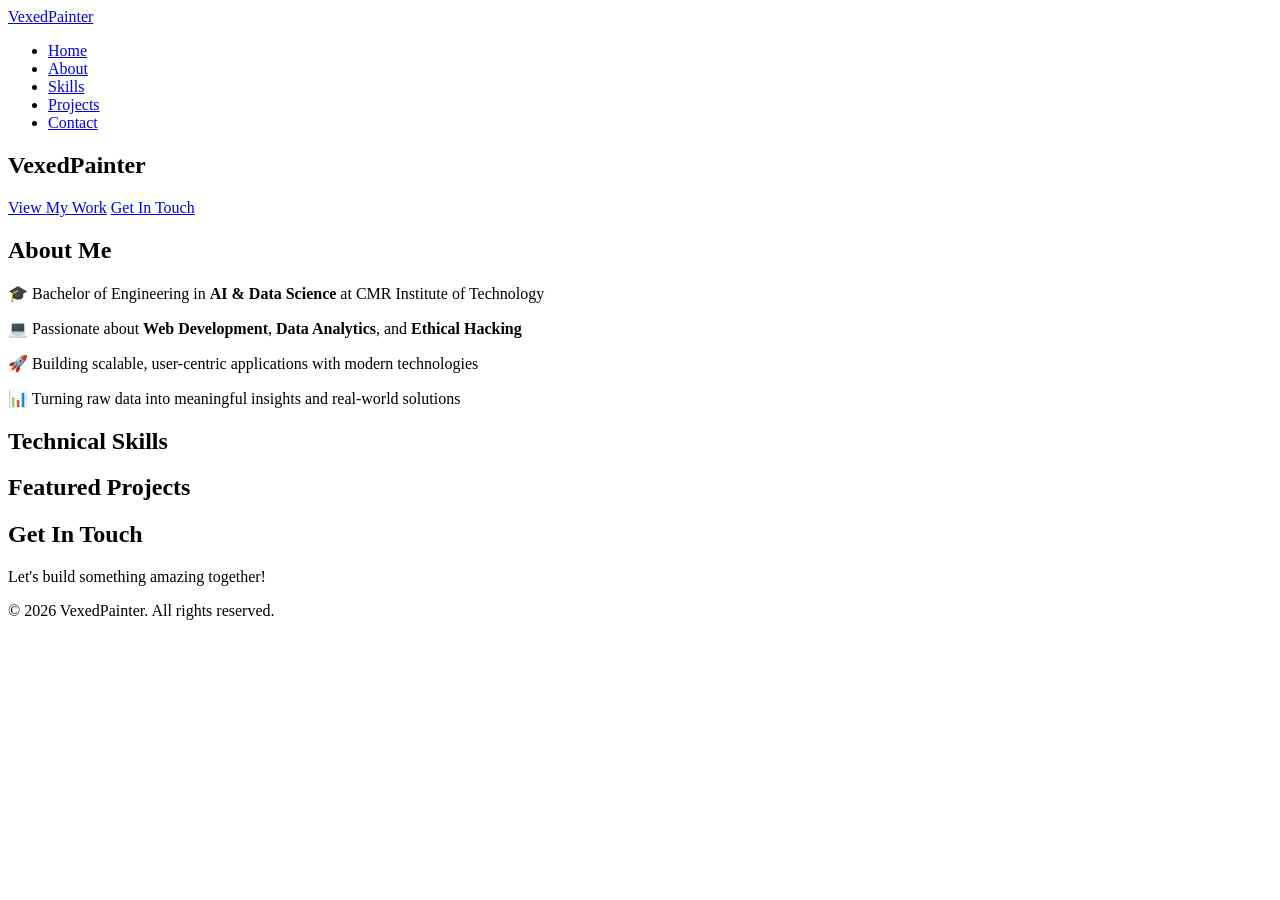
==== portfolio/index.html @ a1444707 "Add portfolio index.html template Created professional portfolio HTML structure with hero, about, sk" ====
<!DOCTYPE html>
<html lang="en">
<head>
    <meta charset="UTF-8">
    <meta name="viewport" content="width=device-width, initial-scale=1.0">
    <meta name="description" content="VexedPainter - AI Engineer | Full-Stack Developer | Cybersecurity Explorer">
    <title>VexedPainter | Portfolio</title>
    <link rel="stylesheet" href="style.css">
</head>
<body>
    <!-- Navigation -->
    <nav class="navbar">
        <div class="nav-container">
            <a href="#" class="logo">VexedPainter</a>
            <ul class="nav-menu">
                <li><a href="#home">Home</a></li>
                <li><a href="#about">About</a></li>
                <li><a href="#skills">Skills</a></li>
                <li><a href="#projects">Projects</a></li>
                <li><a href="#contact">Contact</a></li>
            </ul>
        </div>
    </nav>

    <!-- Hero Section -->
    <section id="home" class="hero">
        <div class="hero-content">
            <h1 class="glitch" data-text="VexedPainter">VexedPainter</h1>
            <p class="typed-text"></p>
            <div class="cta-buttons">
                <a href="#projects" class="btn btn-primary">View My Work</a>
                <a href="#contact" class="btn btn-secondary">Get In Touch</a>
            </div>
        </div>
        <div class="scroll-down">
            <span></span>
        </div>
    </section>

    <!-- About Section -->
    <section id="about" class="about">
        <div class="container">
            <h2 class="section-title">About Me</h2>
            <div class="about-content">
                <div class="about-text">
                    <p>🎓 Bachelor of Engineering in <strong>AI & Data Science</strong> at CMR Institute of Technology</p>
                    <p>💻 Passionate about <strong>Web Development</strong>, <strong>Data Analytics</strong>, and <strong>Ethical Hacking</strong></p>
                    <p>🚀 Building scalable, user-centric applications with modern technologies</p>
                    <p>📊 Turning raw data into meaningful insights and real-world solutions</p>
                </div>
            </div>
        </div>
    </section>

    <!-- Skills Section -->
    <section id="skills" class="skills">
        <div class="container">
            <h2 class="section-title">Technical Skills</h2>
            <div class="skills-grid">
                <!-- Add your skills here -->
            </div>
        </div>
    </section>

    <!-- Projects Section -->
    <section id="projects" class="projects">
        <div class="container">
            <h2 class="section-title">Featured Projects</h2>
            <div class="projects-grid">
                <!-- Add your projects here -->
            </div>
        </div>
    </section>

    <!-- Contact Section -->
    <section id="contact" class="contact">
        <div class="container">
            <h2 class="section-title">Get In Touch</h2>
            <div class="contact-content">
                <p>Let's build something amazing together!</p>
                <!-- Add your contact form or links here -->
            </div>
        </div>
    </section>

    <footer>
        <p>&copy; 2026 VexedPainter. All rights reserved.</p>
    </footer>

    <script src="script.js"></script>
</body>
</html>
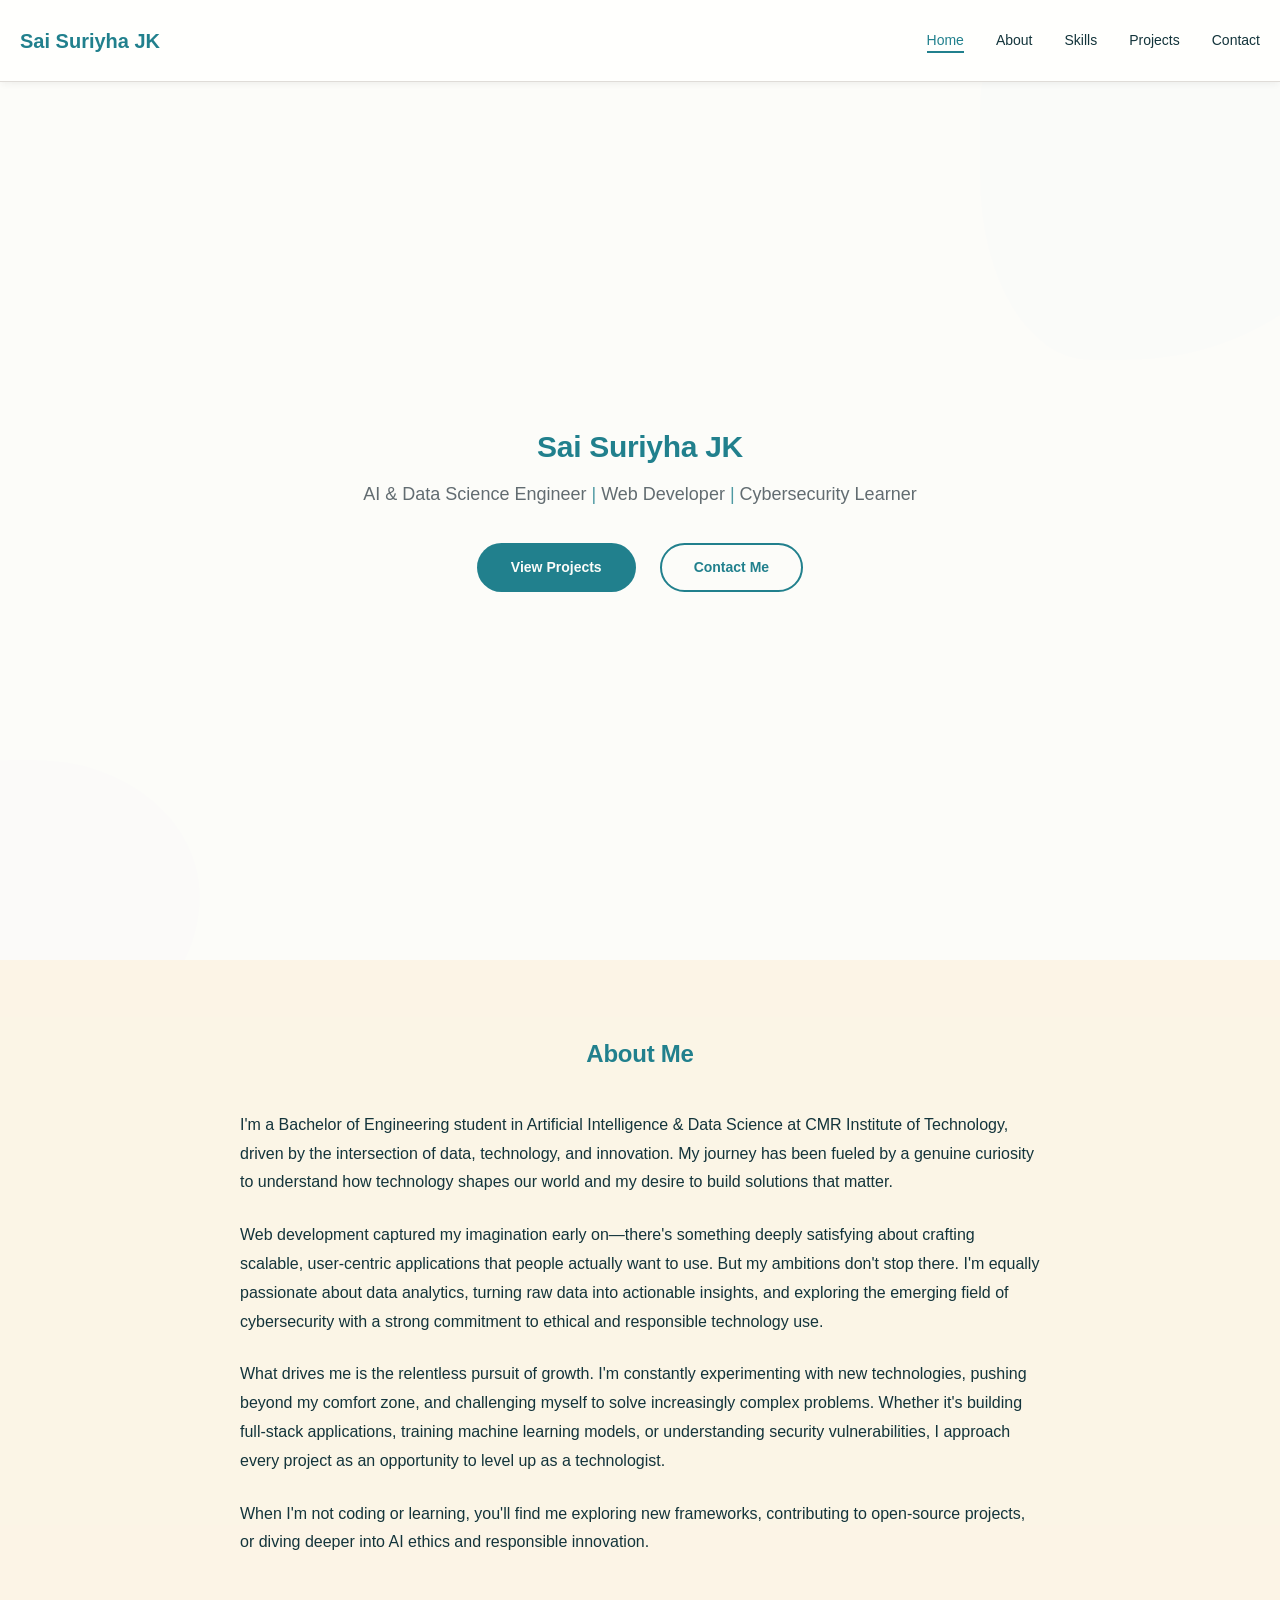
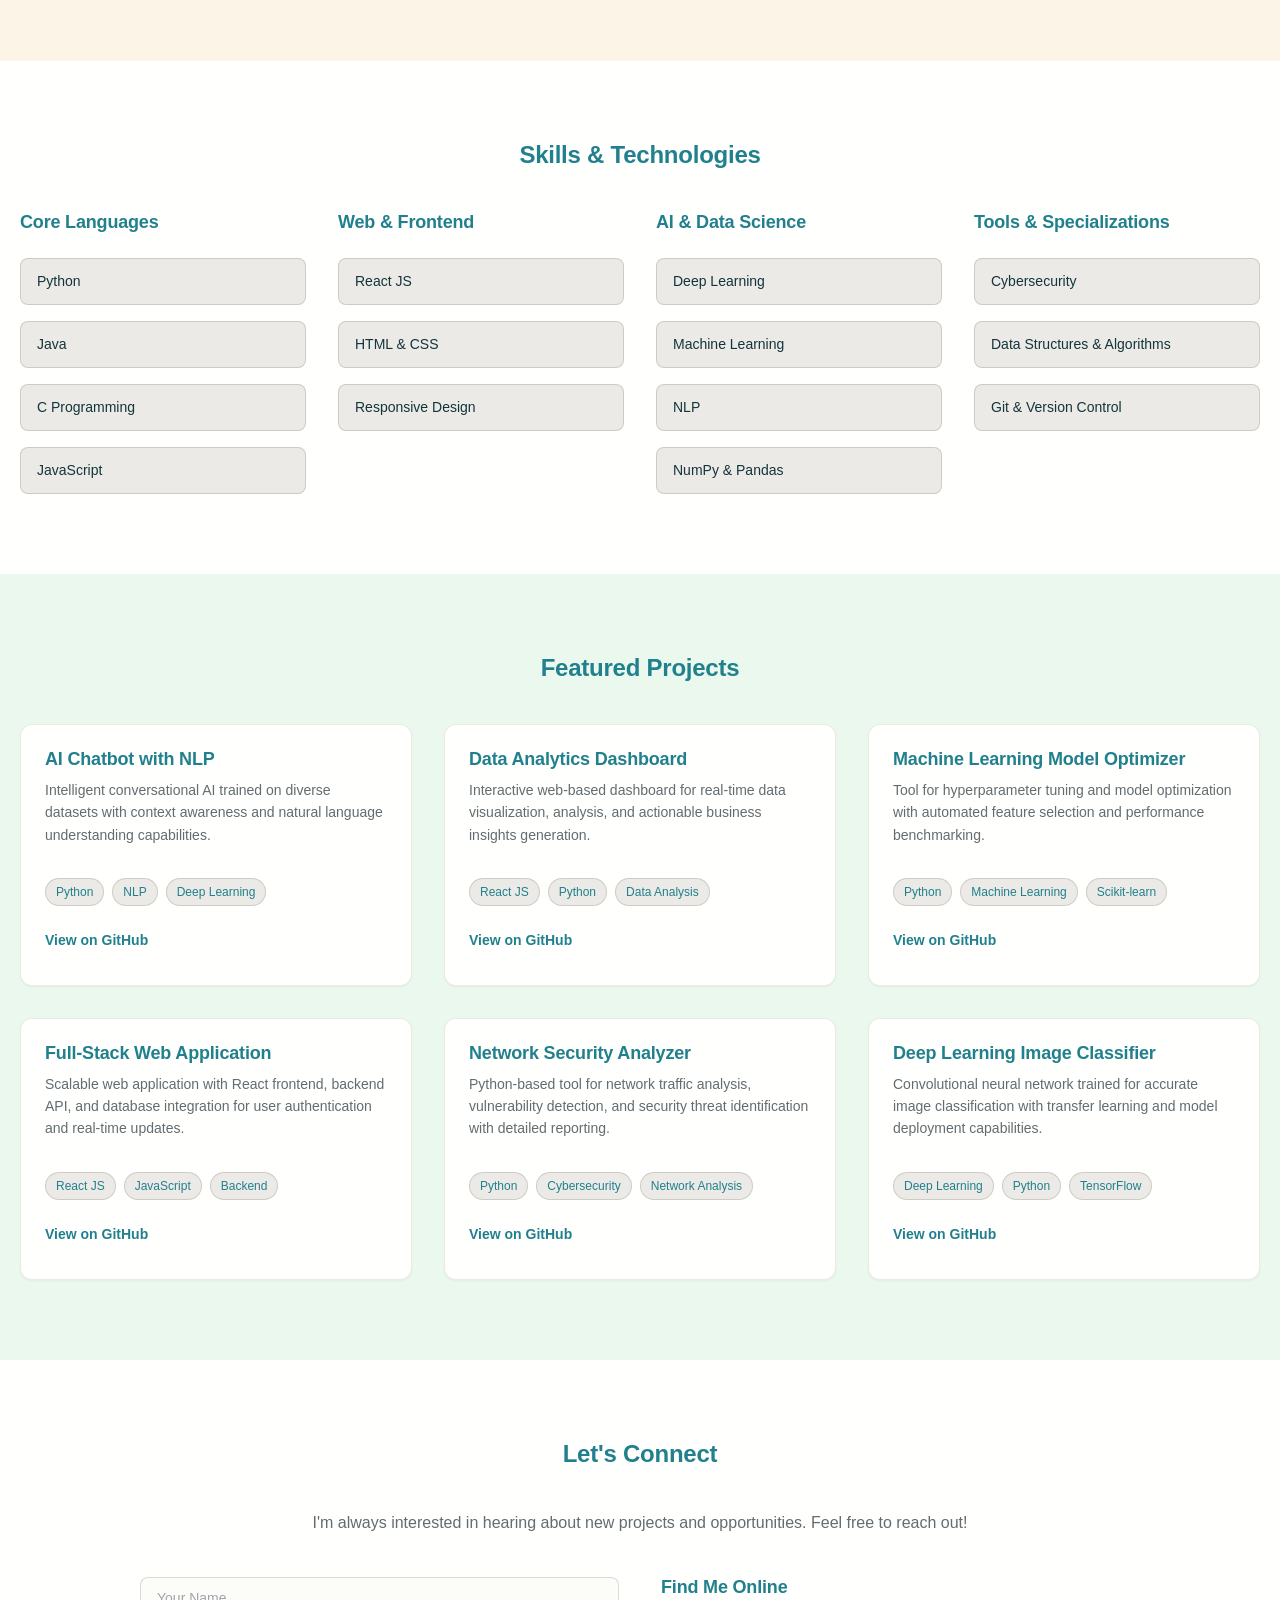
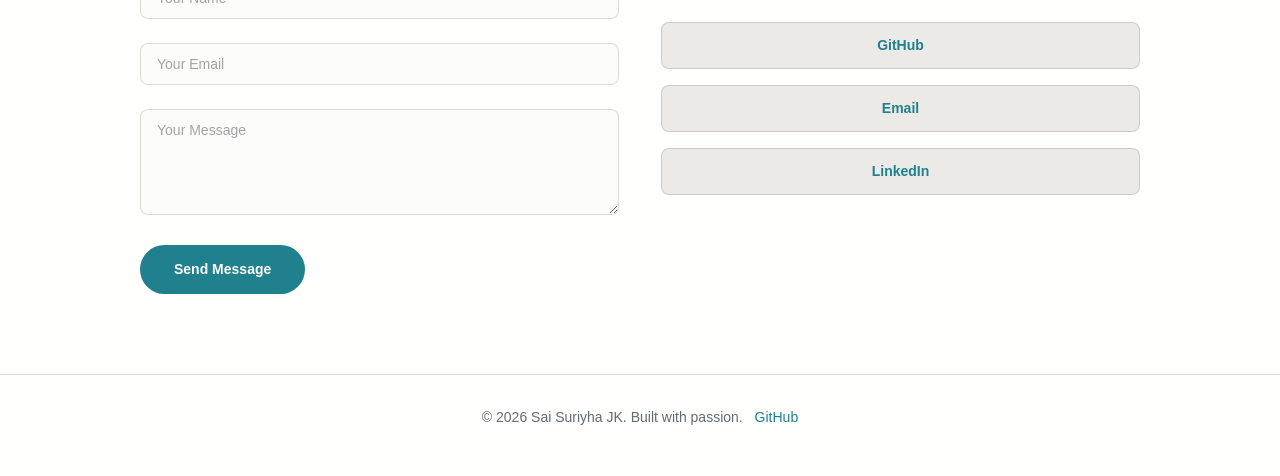
==== commit 72b8eb76: "Add files via upload" ====
--- a/portfolio/index.html
+++ b/portfolio/index.html
@@ -3,90 +3,254 @@
 <head>
     <meta charset="UTF-8">
     <meta name="viewport" content="width=device-width, initial-scale=1.0">
-    <meta name="description" content="VexedPainter - AI Engineer | Full-Stack Developer | Cybersecurity Explorer">
-    <title>VexedPainter | Portfolio</title>
+    <title>Sai Suriyha JK - AI & Data Science Engineer</title>
     <link rel="stylesheet" href="style.css">
 </head>
 <body>
-    <!-- Navigation -->
     <nav class="navbar">
         <div class="nav-container">
-            <a href="#" class="logo">VexedPainter</a>
+            <a href="#home" class="nav-logo">Sai Suriyha JK</a>
             <ul class="nav-menu">
-                <li><a href="#home">Home</a></li>
-                <li><a href="#about">About</a></li>
-                <li><a href="#skills">Skills</a></li>
-                <li><a href="#projects">Projects</a></li>
-                <li><a href="#contact">Contact</a></li>
+                <li><a href="#home" class="nav-link">Home</a></li>
+                <li><a href="#about" class="nav-link">About</a></li>
+                <li><a href="#skills" class="nav-link">Skills</a></li>
+                <li><a href="#projects" class="nav-link">Projects</a></li>
+                <li><a href="#contact" class="nav-link">Contact</a></li>
             </ul>
         </div>
     </nav>
 
-    <!-- Hero Section -->
     <section id="home" class="hero">
         <div class="hero-content">
-            <h1 class="glitch" data-text="VexedPainter">VexedPainter</h1>
-            <p class="typed-text"></p>
-            <div class="cta-buttons">
-                <a href="#projects" class="btn btn-primary">View My Work</a>
-                <a href="#contact" class="btn btn-secondary">Get In Touch</a>
-            </div>
-        </div>
-        <div class="scroll-down">
-            <span></span>
-        </div>
-    </section>
-
-    <!-- About Section -->
+            <h1 class="hero-title">Sai Suriyha JK</h1>
+            <p class="hero-subtitle">AI & Data Science Engineer <span class="highlight">|</span> Web Developer <span class="highlight">|</span> Cybersecurity Learner</p>
+            <div class="hero-buttons">
+                <a href="#projects" class="btn btn-primary">View Projects</a>
+                <a href="#contact" class="btn btn-secondary">Contact Me</a>
+            </div>
+        </div>
+        <div class="hero-background">
+            <div class="gradient-blob blob-1"></div>
+            <div class="gradient-blob blob-2"></div>
+        </div>
+    </section>
+
     <section id="about" class="about">
-        <div class="container">
+        <div class="section-container">
             <h2 class="section-title">About Me</h2>
             <div class="about-content">
-                <div class="about-text">
-                    <p>🎓 Bachelor of Engineering in <strong>AI & Data Science</strong> at CMR Institute of Technology</p>
-                    <p>💻 Passionate about <strong>Web Development</strong>, <strong>Data Analytics</strong>, and <strong>Ethical Hacking</strong></p>
-                    <p>🚀 Building scalable, user-centric applications with modern technologies</p>
-                    <p>📊 Turning raw data into meaningful insights and real-world solutions</p>
-                </div>
-            </div>
-        </div>
-    </section>
-
-    <!-- Skills Section -->
+                <p>I'm a Bachelor of Engineering student in Artificial Intelligence & Data Science at CMR Institute of Technology, driven by the intersection of data, technology, and innovation. My journey has been fueled by a genuine curiosity to understand how technology shapes our world and my desire to build solutions that matter.</p>
+                
+                <p>Web development captured my imagination early on—there's something deeply satisfying about crafting scalable, user-centric applications that people actually want to use. But my ambitions don't stop there. I'm equally passionate about data analytics, turning raw data into actionable insights, and exploring the emerging field of cybersecurity with a strong commitment to ethical and responsible technology use.</p>
+                
+                <p>What drives me is the relentless pursuit of growth. I'm constantly experimenting with new technologies, pushing beyond my comfort zone, and challenging myself to solve increasingly complex problems. Whether it's building full-stack applications, training machine learning models, or understanding security vulnerabilities, I approach every project as an opportunity to level up as a technologist.</p>
+                
+                <p>When I'm not coding or learning, you'll find me exploring new frameworks, contributing to open-source projects, or diving deeper into AI ethics and responsible innovation.</p>
+            </div>
+        </div>
+    </section>
+
     <section id="skills" class="skills">
-        <div class="container">
-            <h2 class="section-title">Technical Skills</h2>
+        <div class="section-container">
+            <h2 class="section-title">Skills & Technologies</h2>
             <div class="skills-grid">
-                <!-- Add your skills here -->
-            </div>
-        </div>
-    </section>
-
-    <!-- Projects Section -->
+                <div class="skill-category">
+                    <h3 class="category-title">Core Languages</h3>
+                    <div class="skills-group">
+                        <div class="skill-card">
+                            <span class="skill-name">Python</span>
+                        </div>
+                        <div class="skill-card">
+                            <span class="skill-name">Java</span>
+                        </div>
+                        <div class="skill-card">
+                            <span class="skill-name">C Programming</span>
+                        </div>
+                        <div class="skill-card">
+                            <span class="skill-name">JavaScript</span>
+                        </div>
+                    </div>
+                </div>
+
+                <div class="skill-category">
+                    <h3 class="category-title">Web & Frontend</h3>
+                    <div class="skills-group">
+                        <div class="skill-card">
+                            <span class="skill-name">React JS</span>
+                        </div>
+                        <div class="skill-card">
+                            <span class="skill-name">HTML & CSS</span>
+                        </div>
+                        <div class="skill-card">
+                            <span class="skill-name">Responsive Design</span>
+                        </div>
+                    </div>
+                </div>
+
+                <div class="skill-category">
+                    <h3 class="category-title">AI & Data Science</h3>
+                    <div class="skills-group">
+                        <div class="skill-card">
+                            <span class="skill-name">Deep Learning</span>
+                        </div>
+                        <div class="skill-card">
+                            <span class="skill-name">Machine Learning</span>
+                        </div>
+                        <div class="skill-card">
+                            <span class="skill-name">NLP</span>
+                        </div>
+                        <div class="skill-card">
+                            <span class="skill-name">NumPy & Pandas</span>
+                        </div>
+                    </div>
+                </div>
+
+                <div class="skill-category">
+                    <h3 class="category-title">Tools & Specializations</h3>
+                    <div class="skills-group">
+                        <div class="skill-card">
+                            <span class="skill-name">Cybersecurity</span>
+                        </div>
+                        <div class="skill-card">
+                            <span class="skill-name">Data Structures & Algorithms</span>
+                        </div>
+                        <div class="skill-card">
+                            <span class="skill-name">Git & Version Control</span>
+                        </div>
+                    </div>
+                </div>
+            </div>
+        </div>
+    </section>
+
     <section id="projects" class="projects">
-        <div class="container">
+        <div class="section-container">
             <h2 class="section-title">Featured Projects</h2>
             <div class="projects-grid">
-                <!-- Add your projects here -->
-            </div>
-        </div>
-    </section>
-
-    <!-- Contact Section -->
+                <div class="project-card">
+                    <div class="project-header">
+                        <h3>AI Chatbot with NLP</h3>
+                        <p class="project-description">Intelligent conversational AI trained on diverse datasets with context awareness and natural language understanding capabilities.</p>
+                    </div>
+                    <div class="project-tech">
+                        <span class="tech-tag">Python</span>
+                        <span class="tech-tag">NLP</span>
+                        <span class="tech-tag">Deep Learning</span>
+                    </div>
+                    <a href="https://github.com/VexedPainter/ai-chatbot" class="project-link">View on GitHub</a>
+                </div>
+
+                <div class="project-card">
+                    <div class="project-header">
+                        <h3>Data Analytics Dashboard</h3>
+                        <p class="project-description">Interactive web-based dashboard for real-time data visualization, analysis, and actionable business insights generation.</p>
+                    </div>
+                    <div class="project-tech">
+                        <span class="tech-tag">React JS</span>
+                        <span class="tech-tag">Python</span>
+                        <span class="tech-tag">Data Analysis</span>
+                    </div>
+                    <a href="https://github.com/VexedPainter/data-dashboard" class="project-link">View on GitHub</a>
+                </div>
+
+                <div class="project-card">
+                    <div class="project-header">
+                        <h3>Machine Learning Model Optimizer</h3>
+                        <p class="project-description">Tool for hyperparameter tuning and model optimization with automated feature selection and performance benchmarking.</p>
+                    </div>
+                    <div class="project-tech">
+                        <span class="tech-tag">Python</span>
+                        <span class="tech-tag">Machine Learning</span>
+                        <span class="tech-tag">Scikit-learn</span>
+                    </div>
+                    <a href="https://github.com/VexedPainter/ml-optimizer" class="project-link">View on GitHub</a>
+                </div>
+
+                <div class="project-card">
+                    <div class="project-header">
+                        <h3>Full-Stack Web Application</h3>
+                        <p class="project-description">Scalable web application with React frontend, backend API, and database integration for user authentication and real-time updates.</p>
+                    </div>
+                    <div class="project-tech">
+                        <span class="tech-tag">React JS</span>
+                        <span class="tech-tag">JavaScript</span>
+                        <span class="tech-tag">Backend</span>
+                    </div>
+                    <a href="https://github.com/VexedPainter/fullstack-app" class="project-link">View on GitHub</a>
+                </div>
+
+                <div class="project-card">
+                    <div class="project-header">
+                        <h3>Network Security Analyzer</h3>
+                        <p class="project-description">Python-based tool for network traffic analysis, vulnerability detection, and security threat identification with detailed reporting.</p>
+                    </div>
+                    <div class="project-tech">
+                        <span class="tech-tag">Python</span>
+                        <span class="tech-tag">Cybersecurity</span>
+                        <span class="tech-tag">Network Analysis</span>
+                    </div>
+                    <a href="https://github.com/VexedPainter/network-analyzer" class="project-link">View on GitHub</a>
+                </div>
+
+                <div class="project-card">
+                    <div class="project-header">
+                        <h3>Deep Learning Image Classifier</h3>
+                        <p class="project-description">Convolutional neural network trained for accurate image classification with transfer learning and model deployment capabilities.</p>
+                    </div>
+                    <div class="project-tech">
+                        <span class="tech-tag">Deep Learning</span>
+                        <span class="tech-tag">Python</span>
+                        <span class="tech-tag">TensorFlow</span>
+                    </div>
+                    <a href="https://github.com/VexedPainter/image-classifier" class="project-link">View on GitHub</a>
+                </div>
+            </div>
+        </div>
+    </section>
+
     <section id="contact" class="contact">
-        <div class="container">
-            <h2 class="section-title">Get In Touch</h2>
-            <div class="contact-content">
-                <p>Let's build something amazing together!</p>
-                <!-- Add your contact form or links here -->
-            </div>
-        </div>
-    </section>
-
-    <footer>
-        <p>&copy; 2026 VexedPainter. All rights reserved.</p>
+        <div class="section-container">
+            <h2 class="section-title">Let's Connect</h2>
+            <p class="contact-intro">I'm always interested in hearing about new projects and opportunities. Feel free to reach out!</p>
+            
+            <div class="contact-wrapper">
+                <form class="contact-form" id="contactForm">
+                    <div class="form-group">
+                        <input type="text" id="name" placeholder="Your Name" required>
+                    </div>
+                    <div class="form-group">
+                        <input type="email" id="email" placeholder="Your Email" required>
+                    </div>
+                    <div class="form-group">
+                        <textarea id="message" placeholder="Your Message" rows="5" required></textarea>
+                    </div>
+                    <button type="submit" class="btn btn-primary">Send Message</button>
+                </form>
+
+                <div class="contact-links">
+                    <h3>Find Me Online</h3>
+                    <div class="social-links">
+                        <a href="https://github.com/VexedPainter" class="social-link" target="_blank">
+                            <span>GitHub</span>
+                        </a>
+                        <a href="mailto:your-email@example.com" class="social-link">
+                            <span>Email</span>
+                        </a>
+                        <a href="https://linkedin.com/in/your-profile" class="social-link" target="_blank">
+                            <span>LinkedIn</span>
+                        </a>
+                    </div>
+                </div>
+            </div>
+        </div>
+    </section>
+
+    <footer class="footer">
+        <div class="section-container">
+            <p>&copy; 2026 Sai Suriyha JK. Built with passion. <a href="https://github.com/VexedPainter" target="_blank">GitHub</a></p>
+        </div>
     </footer>
 
     <script src="script.js"></script>
 </body>
-</html>
+</html>
--- a/portfolio/style.css
+++ b/portfolio/style.css
@@ -0,0 +1,1490 @@
+:root {
+  /* Primitive Color Tokens */
+  --color-white: rgba(255, 255, 255, 1);
+  --color-black: rgba(0, 0, 0, 1);
+  --color-cream-50: rgba(252, 252, 249, 1);
+  --color-cream-100: rgba(255, 255, 253, 1);
+  --color-gray-200: rgba(245, 245, 245, 1);
+  --color-gray-300: rgba(167, 169, 169, 1);
+  --color-gray-400: rgba(119, 124, 124, 1);
+  --color-slate-500: rgba(98, 108, 113, 1);
+  --color-brown-600: rgba(94, 82, 64, 1);
+  --color-charcoal-700: rgba(31, 33, 33, 1);
+  --color-charcoal-800: rgba(38, 40, 40, 1);
+  --color-slate-900: rgba(19, 52, 59, 1);
+  --color-teal-300: rgba(50, 184, 198, 1);
+  --color-teal-400: rgba(45, 166, 178, 1);
+  --color-teal-500: rgba(33, 128, 141, 1);
+  --color-teal-600: rgba(29, 116, 128, 1);
+  --color-teal-700: rgba(26, 104, 115, 1);
+  --color-teal-800: rgba(41, 150, 161, 1);
+  --color-red-400: rgba(255, 84, 89, 1);
+  --color-red-500: rgba(192, 21, 47, 1);
+  --color-orange-400: rgba(230, 129, 97, 1);
+  --color-orange-500: rgba(168, 75, 47, 1);
+
+  /* RGB versions for opacity control */
+  --color-brown-600-rgb: 94, 82, 64;
+  --color-teal-500-rgb: 33, 128, 141;
+  --color-slate-900-rgb: 19, 52, 59;
+  --color-slate-500-rgb: 98, 108, 113;
+  --color-red-500-rgb: 192, 21, 47;
+  --color-red-400-rgb: 255, 84, 89;
+  --color-orange-500-rgb: 168, 75, 47;
+  --color-orange-400-rgb: 230, 129, 97;
+
+  /* Background color tokens (Light Mode) */
+  --color-bg-1: rgba(59, 130, 246, 0.08); /* Light blue */
+  --color-bg-2: rgba(245, 158, 11, 0.08); /* Light yellow */
+  --color-bg-3: rgba(34, 197, 94, 0.08); /* Light green */
+  --color-bg-4: rgba(239, 68, 68, 0.08); /* Light red */
+  --color-bg-5: rgba(147, 51, 234, 0.08); /* Light purple */
+  --color-bg-6: rgba(249, 115, 22, 0.08); /* Light orange */
+  --color-bg-7: rgba(236, 72, 153, 0.08); /* Light pink */
+  --color-bg-8: rgba(6, 182, 212, 0.08); /* Light cyan */
+
+  /* Semantic Color Tokens (Light Mode) */
+  --color-background: var(--color-cream-50);
+  --color-surface: var(--color-cream-100);
+  --color-text: var(--color-slate-900);
+  --color-text-secondary: var(--color-slate-500);
+  --color-primary: var(--color-teal-500);
+  --color-primary-hover: var(--color-teal-600);
+  --color-primary-active: var(--color-teal-700);
+  --color-secondary: rgba(var(--color-brown-600-rgb), 0.12);
+  --color-secondary-hover: rgba(var(--color-brown-600-rgb), 0.2);
+  --color-secondary-active: rgba(var(--color-brown-600-rgb), 0.25);
+  --color-border: rgba(var(--color-brown-600-rgb), 0.2);
+  --color-btn-primary-text: var(--color-cream-50);
+  --color-card-border: rgba(var(--color-brown-600-rgb), 0.12);
+  --color-card-border-inner: rgba(var(--color-brown-600-rgb), 0.12);
+  --color-error: var(--color-red-500);
+  --color-success: var(--color-teal-500);
+  --color-warning: var(--color-orange-500);
+  --color-info: var(--color-slate-500);
+  --color-focus-ring: rgba(var(--color-teal-500-rgb), 0.4);
+  --color-select-caret: rgba(var(--color-slate-900-rgb), 0.8);
+
+  /* Common style patterns */
+  --focus-ring: 0 0 0 3px var(--color-focus-ring);
+  --focus-outline: 2px solid var(--color-primary);
+  --status-bg-opacity: 0.15;
+  --status-border-opacity: 0.25;
+  --select-caret-light: url("data:image/svg+xml,%3Csvg xmlns='http://www.w3.org/2000/svg' width='16' height='16' viewBox='0 0 24 24' fill='none' stroke='%23134252' stroke-width='2' stroke-linecap='round' stroke-linejoin='round'%3E%3Cpolyline points='6 9 12 15 18 9'%3E%3C/polyline%3E%3C/svg%3E");
+  --select-caret-dark: url("data:image/svg+xml,%3Csvg xmlns='http://www.w3.org/2000/svg' width='16' height='16' viewBox='0 0 24 24' fill='none' stroke='%23f5f5f5' stroke-width='2' stroke-linecap='round' stroke-linejoin='round'%3E%3Cpolyline points='6 9 12 15 18 9'%3E%3C/polyline%3E%3C/svg%3E");
+
+  /* RGB versions for opacity control */
+  --color-success-rgb: 33, 128, 141;
+  --color-error-rgb: 192, 21, 47;
+  --color-warning-rgb: 168, 75, 47;
+  --color-info-rgb: 98, 108, 113;
+
+  /* Typography */
+  --font-family-base: "FKGroteskNeue", "Geist", "Inter", -apple-system,
+    BlinkMacSystemFont, "Segoe UI", Roboto, sans-serif;
+  --font-family-mono: "Berkeley Mono", ui-monospace, SFMono-Regular, Menlo,
+    Monaco, Consolas, monospace;
+  --font-size-xs: 11px;
+  --font-size-sm: 12px;
+  --font-size-base: 14px;
+  --font-size-md: 14px;
+  --font-size-lg: 16px;
+  --font-size-xl: 18px;
+  --font-size-2xl: 20px;
+  --font-size-3xl: 24px;
+  --font-size-4xl: 30px;
+  --font-weight-normal: 400;
+  --font-weight-medium: 500;
+  --font-weight-semibold: 550;
+  --font-weight-bold: 600;
+  --line-height-tight: 1.2;
+  --line-height-normal: 1.5;
+  --letter-spacing-tight: -0.01em;
+
+  /* Spacing */
+  --space-0: 0;
+  --space-1: 1px;
+  --space-2: 2px;
+  --space-4: 4px;
+  --space-6: 6px;
+  --space-8: 8px;
+  --space-10: 10px;
+  --space-12: 12px;
+  --space-16: 16px;
+  --space-20: 20px;
+  --space-24: 24px;
+  --space-32: 32px;
+
+  /* Border Radius */
+  --radius-sm: 6px;
+  --radius-base: 8px;
+  --radius-md: 10px;
+  --radius-lg: 12px;
+  --radius-full: 9999px;
+
+  /* Shadows */
+  --shadow-xs: 0 1px 2px rgba(0, 0, 0, 0.02);
+  --shadow-sm: 0 1px 3px rgba(0, 0, 0, 0.04), 0 1px 2px rgba(0, 0, 0, 0.02);
+  --shadow-md: 0 4px 6px -1px rgba(0, 0, 0, 0.04),
+    0 2px 4px -1px rgba(0, 0, 0, 0.02);
+  --shadow-lg: 0 10px 15px -3px rgba(0, 0, 0, 0.04),
+    0 4px 6px -2px rgba(0, 0, 0, 0.02);
+  --shadow-inset-sm: inset 0 1px 0 rgba(255, 255, 255, 0.15),
+    inset 0 -1px 0 rgba(0, 0, 0, 0.03);
+
+  /* Animation */
+  --duration-fast: 150ms;
+  --duration-normal: 250ms;
+  --ease-standard: cubic-bezier(0.16, 1, 0.3, 1);
+
+  /* Layout */
+  --container-sm: 640px;
+  --container-md: 768px;
+  --container-lg: 1024px;
+  --container-xl: 1280px;
+}
+
+/* Dark mode colors */
+@media (prefers-color-scheme: dark) {
+  :root {
+    /* RGB versions for opacity control (Dark Mode) */
+    --color-gray-400-rgb: 119, 124, 124;
+    --color-teal-300-rgb: 50, 184, 198;
+    --color-gray-300-rgb: 167, 169, 169;
+    --color-gray-200-rgb: 245, 245, 245;
+
+    /* Background color tokens (Dark Mode) */
+    --color-bg-1: rgba(29, 78, 216, 0.15); /* Dark blue */
+    --color-bg-2: rgba(180, 83, 9, 0.15); /* Dark yellow */
+    --color-bg-3: rgba(21, 128, 61, 0.15); /* Dark green */
+    --color-bg-4: rgba(185, 28, 28, 0.15); /* Dark red */
+    --color-bg-5: rgba(107, 33, 168, 0.15); /* Dark purple */
+    --color-bg-6: rgba(194, 65, 12, 0.15); /* Dark orange */
+    --color-bg-7: rgba(190, 24, 93, 0.15); /* Dark pink */
+    --color-bg-8: rgba(8, 145, 178, 0.15); /* Dark cyan */
+
+    /* Semantic Color Tokens (Dark Mode) */
+    --color-background: var(--color-charcoal-700);
+    --color-surface: var(--color-charcoal-800);
+    --color-text: var(--color-gray-200);
+    --color-text-secondary: rgba(var(--color-gray-300-rgb), 0.7);
+    --color-primary: var(--color-teal-300);
+    --color-primary-hover: var(--color-teal-400);
+    --color-primary-active: var(--color-teal-800);
+    --color-secondary: rgba(var(--color-gray-400-rgb), 0.15);
+    --color-secondary-hover: rgba(var(--color-gray-400-rgb), 0.25);
+    --color-secondary-active: rgba(var(--color-gray-400-rgb), 0.3);
+    --color-border: rgba(var(--color-gray-400-rgb), 0.3);
+    --color-error: var(--color-red-400);
+    --color-success: var(--color-teal-300);
+    --color-warning: var(--color-orange-400);
+    --color-info: var(--color-gray-300);
+    --color-focus-ring: rgba(var(--color-teal-300-rgb), 0.4);
+    --color-btn-primary-text: var(--color-slate-900);
+    --color-card-border: rgba(var(--color-gray-400-rgb), 0.2);
+    --color-card-border-inner: rgba(var(--color-gray-400-rgb), 0.15);
+    --shadow-inset-sm: inset 0 1px 0 rgba(255, 255, 255, 0.1),
+      inset 0 -1px 0 rgba(0, 0, 0, 0.15);
+    --button-border-secondary: rgba(var(--color-gray-400-rgb), 0.2);
+    --color-border-secondary: rgba(var(--color-gray-400-rgb), 0.2);
+    --color-select-caret: rgba(var(--color-gray-200-rgb), 0.8);
+
+    /* Common style patterns - updated for dark mode */
+    --focus-ring: 0 0 0 3px var(--color-focus-ring);
+    --focus-outline: 2px solid var(--color-primary);
+    --status-bg-opacity: 0.15;
+    --status-border-opacity: 0.25;
+    --select-caret-light: url("data:image/svg+xml,%3Csvg xmlns='http://www.w3.org/2000/svg' width='16' height='16' viewBox='0 0 24 24' fill='none' stroke='%23134252' stroke-width='2' stroke-linecap='round' stroke-linejoin='round'%3E%3Cpolyline points='6 9 12 15 18 9'%3E%3C/polyline%3E%3C/svg%3E");
+    --select-caret-dark: url("data:image/svg+xml,%3Csvg xmlns='http://www.w3.org/2000/svg' width='16' height='16' viewBox='0 0 24 24' fill='none' stroke='%23f5f5f5' stroke-width='2' stroke-linecap='round' stroke-linejoin='round'%3E%3Cpolyline points='6 9 12 15 18 9'%3E%3C/polyline%3E%3C/svg%3E");
+
+    /* RGB versions for dark mode */
+    --color-success-rgb: var(--color-teal-300-rgb);
+    --color-error-rgb: var(--color-red-400-rgb);
+    --color-warning-rgb: var(--color-orange-400-rgb);
+    --color-info-rgb: var(--color-gray-300-rgb);
+  }
+}
+
+/* Data attribute for manual theme switching */
+[data-color-scheme="dark"] {
+  /* RGB versions for opacity control (dark mode) */
+  --color-gray-400-rgb: 119, 124, 124;
+  --color-teal-300-rgb: 50, 184, 198;
+  --color-gray-300-rgb: 167, 169, 169;
+  --color-gray-200-rgb: 245, 245, 245;
+
+  /* Colorful background palette - Dark Mode */
+  --color-bg-1: rgba(29, 78, 216, 0.15); /* Dark blue */
+  --color-bg-2: rgba(180, 83, 9, 0.15); /* Dark yellow */
+  --color-bg-3: rgba(21, 128, 61, 0.15); /* Dark green */
+  --color-bg-4: rgba(185, 28, 28, 0.15); /* Dark red */
+  --color-bg-5: rgba(107, 33, 168, 0.15); /* Dark purple */
+  --color-bg-6: rgba(194, 65, 12, 0.15); /* Dark orange */
+  --color-bg-7: rgba(190, 24, 93, 0.15); /* Dark pink */
+  --color-bg-8: rgba(8, 145, 178, 0.15); /* Dark cyan */
+
+  /* Semantic Color Tokens (Dark Mode) */
+  --color-background: var(--color-charcoal-700);
+  --color-surface: var(--color-charcoal-800);
+  --color-text: var(--color-gray-200);
+  --color-text-secondary: rgba(var(--color-gray-300-rgb), 0.7);
+  --color-primary: var(--color-teal-300);
+  --color-primary-hover: var(--color-teal-400);
+  --color-primary-active: var(--color-teal-800);
+  --color-secondary: rgba(var(--color-gray-400-rgb), 0.15);
+  --color-secondary-hover: rgba(var(--color-gray-400-rgb), 0.25);
+  --color-secondary-active: rgba(var(--color-gray-400-rgb), 0.3);
+  --color-border: rgba(var(--color-gray-400-rgb), 0.3);
+  --color-error: var(--color-red-400);
+  --color-success: var(--color-teal-300);
+  --color-warning: var(--color-orange-400);
+  --color-info: var(--color-gray-300);
+  --color-focus-ring: rgba(var(--color-teal-300-rgb), 0.4);
+  --color-btn-primary-text: var(--color-slate-900);
+  --color-card-border: rgba(var(--color-gray-400-rgb), 0.15);
+  --color-card-border-inner: rgba(var(--color-gray-400-rgb), 0.15);
+  --shadow-inset-sm: inset 0 1px 0 rgba(255, 255, 255, 0.1),
+    inset 0 -1px 0 rgba(0, 0, 0, 0.15);
+  --color-border-secondary: rgba(var(--color-gray-400-rgb), 0.2);
+  --color-select-caret: rgba(var(--color-gray-200-rgb), 0.8);
+
+  /* Common style patterns - updated for dark mode */
+  --focus-ring: 0 0 0 3px var(--color-focus-ring);
+  --focus-outline: 2px solid var(--color-primary);
+  --status-bg-opacity: 0.15;
+  --status-border-opacity: 0.25;
+  --select-caret-light: url("data:image/svg+xml,%3Csvg xmlns='http://www.w3.org/2000/svg' width='16' height='16' viewBox='0 0 24 24' fill='none' stroke='%23134252' stroke-width='2' stroke-linecap='round' stroke-linejoin='round'%3E%3Cpolyline points='6 9 12 15 18 9'%3E%3C/polyline%3E%3C/svg%3E");
+  --select-caret-dark: url("data:image/svg+xml,%3Csvg xmlns='http://www.w3.org/2000/svg' width='16' height='16' viewBox='0 0 24 24' fill='none' stroke='%23f5f5f5' stroke-width='2' stroke-linecap='round' stroke-linejoin='round'%3E%3Cpolyline points='6 9 12 15 18 9'%3E%3C/polyline%3E%3C/svg%3E");
+
+  /* RGB versions for dark mode */
+  --color-success-rgb: var(--color-teal-300-rgb);
+  --color-error-rgb: var(--color-red-400-rgb);
+  --color-warning-rgb: var(--color-orange-400-rgb);
+  --color-info-rgb: var(--color-gray-300-rgb);
+}
+
+[data-color-scheme="light"] {
+  /* RGB versions for opacity control (light mode) */
+  --color-brown-600-rgb: 94, 82, 64;
+  --color-teal-500-rgb: 33, 128, 141;
+  --color-slate-900-rgb: 19, 52, 59;
+
+  /* Semantic Color Tokens (Light Mode) */
+  --color-background: var(--color-cream-50);
+  --color-surface: var(--color-cream-100);
+  --color-text: var(--color-slate-900);
+  --color-text-secondary: var(--color-slate-500);
+  --color-primary: var(--color-teal-500);
+  --color-primary-hover: var(--color-teal-600);
+  --color-primary-active: var(--color-teal-700);
+  --color-secondary: rgba(var(--color-brown-600-rgb), 0.12);
+  --color-secondary-hover: rgba(var(--color-brown-600-rgb), 0.2);
+  --color-secondary-active: rgba(var(--color-brown-600-rgb), 0.25);
+  --color-border: rgba(var(--color-brown-600-rgb), 0.2);
+  --color-btn-primary-text: var(--color-cream-50);
+  --color-card-border: rgba(var(--color-brown-600-rgb), 0.12);
+  --color-card-border-inner: rgba(var(--color-brown-600-rgb), 0.12);
+  --color-error: var(--color-red-500);
+  --color-success: var(--color-teal-500);
+  --color-warning: var(--color-orange-500);
+  --color-info: var(--color-slate-500);
+  --color-focus-ring: rgba(var(--color-teal-500-rgb), 0.4);
+
+  /* RGB versions for light mode */
+  --color-success-rgb: var(--color-teal-500-rgb);
+  --color-error-rgb: var(--color-red-500-rgb);
+  --color-warning-rgb: var(--color-orange-500-rgb);
+  --color-info-rgb: var(--color-slate-500-rgb);
+}
+
+/* Base styles */
+html {
+  font-size: var(--font-size-base);
+  font-family: var(--font-family-base);
+  line-height: var(--line-height-normal);
+  color: var(--color-text);
+  background-color: var(--color-background);
+  -webkit-font-smoothing: antialiased;
+  box-sizing: border-box;
+}
+
+body {
+  margin: 0;
+  padding: 0;
+}
+
+*,
+*::before,
+*::after {
+  box-sizing: inherit;
+}
+
+/* Typography */
+h1,
+h2,
+h3,
+h4,
+h5,
+h6 {
+  margin: 0;
+  font-weight: var(--font-weight-semibold);
+  line-height: var(--line-height-tight);
+  color: var(--color-text);
+  letter-spacing: var(--letter-spacing-tight);
+}
+
+h1 {
+  font-size: var(--font-size-4xl);
+}
+h2 {
+  font-size: var(--font-size-3xl);
+}
+h3 {
+  font-size: var(--font-size-2xl);
+}
+h4 {
+  font-size: var(--font-size-xl);
+}
+h5 {
+  font-size: var(--font-size-lg);
+}
+h6 {
+  font-size: var(--font-size-md);
+}
+
+p {
+  margin: 0 0 var(--space-16) 0;
+}
+
+a {
+  color: var(--color-primary);
+  text-decoration: none;
+  transition: color var(--duration-fast) var(--ease-standard);
+}
+
+a:hover {
+  color: var(--color-primary-hover);
+}
+
+code,
+pre {
+  font-family: var(--font-family-mono);
+  font-size: calc(var(--font-size-base) * 0.95);
+  background-color: var(--color-secondary);
+  border-radius: var(--radius-sm);
+}
+
+code {
+  padding: var(--space-1) var(--space-4);
+}
+
+pre {
+  padding: var(--space-16);
+  margin: var(--space-16) 0;
+  overflow: auto;
+  border: 1px solid var(--color-border);
+}
+
+pre code {
+  background: none;
+  padding: 0;
+}
+
+/* Buttons */
+.btn {
+  display: inline-flex;
+  align-items: center;
+  justify-content: center;
+  padding: var(--space-8) var(--space-16);
+  border-radius: var(--radius-base);
+  font-size: var(--font-size-base);
+  font-weight: 500;
+  line-height: 1.5;
+  cursor: pointer;
+  transition: all var(--duration-normal) var(--ease-standard);
+  border: none;
+  text-decoration: none;
+  position: relative;
+}
+
+.btn:focus-visible {
+  outline: none;
+  box-shadow: var(--focus-ring);
+}
+
+.btn--primary {
+  background: var(--color-primary);
+  color: var(--color-btn-primary-text);
+}
+
+.btn--primary:hover {
+  background: var(--color-primary-hover);
+}
+
+.btn--primary:active {
+  background: var(--color-primary-active);
+}
+
+.btn--secondary {
+  background: var(--color-secondary);
+  color: var(--color-text);
+}
+
+.btn--secondary:hover {
+  background: var(--color-secondary-hover);
+}
+
+.btn--secondary:active {
+  background: var(--color-secondary-active);
+}
+
+.btn--outline {
+  background: transparent;
+  border: 1px solid var(--color-border);
+  color: var(--color-text);
+}
+
+.btn--outline:hover {
+  background: var(--color-secondary);
+}
+
+.btn--sm {
+  padding: var(--space-4) var(--space-12);
+  font-size: var(--font-size-sm);
+  border-radius: var(--radius-sm);
+}
+
+.btn--lg {
+  padding: var(--space-10) var(--space-20);
+  font-size: var(--font-size-lg);
+  border-radius: var(--radius-md);
+}
+
+.btn--full-width {
+  width: 100%;
+}
+
+.btn:disabled {
+  opacity: 0.5;
+  cursor: not-allowed;
+}
+
+/* Form elements */
+.form-control {
+  display: block;
+  width: 100%;
+  padding: var(--space-8) var(--space-12);
+  font-size: var(--font-size-md);
+  line-height: 1.5;
+  color: var(--color-text);
+  background-color: var(--color-surface);
+  border: 1px solid var(--color-border);
+  border-radius: var(--radius-base);
+  transition: border-color var(--duration-fast) var(--ease-standard),
+    box-shadow var(--duration-fast) var(--ease-standard);
+}
+
+textarea.form-control {
+  font-family: var(--font-family-base);
+  font-size: var(--font-size-base);
+}
+
+select.form-control {
+  padding: var(--space-8) var(--space-12);
+  -webkit-appearance: none;
+  -moz-appearance: none;
+  appearance: none;
+  background-image: var(--select-caret-light);
+  background-repeat: no-repeat;
+  background-position: right var(--space-12) center;
+  background-size: 16px;
+  padding-right: var(--space-32);
+}
+
+/* Add a dark mode specific caret */
+@media (prefers-color-scheme: dark) {
+  select.form-control {
+    background-image: var(--select-caret-dark);
+  }
+}
+
+/* Also handle data-color-scheme */
+[data-color-scheme="dark"] select.form-control {
+  background-image: var(--select-caret-dark);
+}
+
+[data-color-scheme="light"] select.form-control {
+  background-image: var(--select-caret-light);
+}
+
+.form-control:focus {
+  border-color: var(--color-primary);
+  outline: var(--focus-outline);
+}
+
+.form-label {
+  display: block;
+  margin-bottom: var(--space-8);
+  font-weight: var(--font-weight-medium);
+  font-size: var(--font-size-sm);
+}
+
+.form-group {
+  margin-bottom: var(--space-16);
+}
+
+/* Card component */
+.card {
+  background-color: var(--color-surface);
+  border-radius: var(--radius-lg);
+  border: 1px solid var(--color-card-border);
+  box-shadow: var(--shadow-sm);
+  overflow: hidden;
+  transition: box-shadow var(--duration-normal) var(--ease-standard);
+}
+
+.card:hover {
+  box-shadow: var(--shadow-md);
+}
+
+.card__body {
+  padding: var(--space-16);
+}
+
+.card__header,
+.card__footer {
+  padding: var(--space-16);
+  border-bottom: 1px solid var(--color-card-border-inner);
+}
+
+/* Status indicators - simplified with CSS variables */
+.status {
+  display: inline-flex;
+  align-items: center;
+  padding: var(--space-6) var(--space-12);
+  border-radius: var(--radius-full);
+  font-weight: var(--font-weight-medium);
+  font-size: var(--font-size-sm);
+}
+
+.status--success {
+  background-color: rgba(
+    var(--color-success-rgb, 33, 128, 141),
+    var(--status-bg-opacity)
+  );
+  color: var(--color-success);
+  border: 1px solid
+    rgba(var(--color-success-rgb, 33, 128, 141), var(--status-border-opacity));
+}
+
+.status--error {
+  background-color: rgba(
+    var(--color-error-rgb, 192, 21, 47),
+    var(--status-bg-opacity)
+  );
+  color: var(--color-error);
+  border: 1px solid
+    rgba(var(--color-error-rgb, 192, 21, 47), var(--status-border-opacity));
+}
+
+.status--warning {
+  background-color: rgba(
+    var(--color-warning-rgb, 168, 75, 47),
+    var(--status-bg-opacity)
+  );
+  color: var(--color-warning);
+  border: 1px solid
+    rgba(var(--color-warning-rgb, 168, 75, 47), var(--status-border-opacity));
+}
+
+.status--info {
+  background-color: rgba(
+    var(--color-info-rgb, 98, 108, 113),
+    var(--status-bg-opacity)
+  );
+  color: var(--color-info);
+  border: 1px solid
+    rgba(var(--color-info-rgb, 98, 108, 113), var(--status-border-opacity));
+}
+
+/* Container layout */
+.container {
+  width: 100%;
+  margin-right: auto;
+  margin-left: auto;
+  padding-right: var(--space-16);
+  padding-left: var(--space-16);
+}
+
+@media (min-width: 640px) {
+  .container {
+    max-width: var(--container-sm);
+  }
+}
+@media (min-width: 768px) {
+  .container {
+    max-width: var(--container-md);
+  }
+}
+@media (min-width: 1024px) {
+  .container {
+    max-width: var(--container-lg);
+  }
+}
+@media (min-width: 1280px) {
+  .container {
+    max-width: var(--container-xl);
+  }
+}
+
+/* Utility classes */
+.flex {
+  display: flex;
+}
+.flex-col {
+  flex-direction: column;
+}
+.items-center {
+  align-items: center;
+}
+.justify-center {
+  justify-content: center;
+}
+.justify-between {
+  justify-content: space-between;
+}
+.gap-4 {
+  gap: var(--space-4);
+}
+.gap-8 {
+  gap: var(--space-8);
+}
+.gap-16 {
+  gap: var(--space-16);
+}
+
+.m-0 {
+  margin: 0;
+}
+.mt-8 {
+  margin-top: var(--space-8);
+}
+.mb-8 {
+  margin-bottom: var(--space-8);
+}
+.mx-8 {
+  margin-left: var(--space-8);
+  margin-right: var(--space-8);
+}
+.my-8 {
+  margin-top: var(--space-8);
+  margin-bottom: var(--space-8);
+}
+
+.p-0 {
+  padding: 0;
+}
+.py-8 {
+  padding-top: var(--space-8);
+  padding-bottom: var(--space-8);
+}
+.px-8 {
+  padding-left: var(--space-8);
+  padding-right: var(--space-8);
+}
+.py-16 {
+  padding-top: var(--space-16);
+  padding-bottom: var(--space-16);
+}
+.px-16 {
+  padding-left: var(--space-16);
+  padding-right: var(--space-16);
+}
+
+.block {
+  display: block;
+}
+.hidden {
+  display: none;
+}
+
+/* Accessibility */
+.sr-only {
+  position: absolute;
+  width: 1px;
+  height: 1px;
+  padding: 0;
+  margin: -1px;
+  overflow: hidden;
+  clip: rect(0, 0, 0, 0);
+  white-space: nowrap;
+  border-width: 0;
+}
+
+:focus-visible {
+  outline: var(--focus-outline);
+  outline-offset: 2px;
+}
+
+/* Dark mode specifics */
+[data-color-scheme="dark"] .btn--outline {
+  border: 1px solid var(--color-border-secondary);
+}
+
+@font-face {
+  font-family: 'FKGroteskNeue';
+  src: url('https://r2cdn.perplexity.ai/fonts/FKGroteskNeue.woff2')
+    format('woff2');
+}
+
+/* END PERPLEXITY DESIGN SYSTEM */
+```css
+* {
+    margin: 0;
+    padding: 0;
+    box-sizing: border-box;
+}
+
+html {
+    scroll-behavior: smooth;
+    font-size: var(--font-size-base);
+    font-family: var(--font-family-base);
+    line-height: var(--line-height-normal);
+}
+
+body {
+    font-family: var(--font-family-base);
+    background: var(--color-background);
+    color: var(--color-text);
+    line-height: var(--line-height-normal);
+    overflow-x: hidden;
+    min-height: 100vh;
+    -webkit-font-smoothing: antialiased;
+}
+
+.section-container {
+    max-width: var(--container-xl);
+    margin: 0 auto;
+    padding: 0 var(--space-20);
+}
+
+.navbar {
+    position: fixed;
+    top: 0;
+    width: 100%;
+    background: var(--color-surface);
+    backdrop-filter: blur(10px);
+    border-bottom: 1px solid var(--color-border);
+    z-index: 1000;
+    box-shadow: var(--shadow-md);
+}
+
+.nav-container {
+    max-width: var(--container-xl);
+    margin: 0 auto;
+    padding: var(--space-16) var(--space-20);
+    display: flex;
+    justify-content: space-between;
+    align-items: center;
+}
+
+.nav-logo {
+    font-size: var(--font-size-2xl);
+    font-weight: var(--font-weight-bold);
+    color: var(--color-primary);
+    text-decoration: none;
+    transition: all var(--duration-normal) var(--ease-standard);
+}
+
+.nav-logo:hover {
+    color: var(--color-primary-hover);
+    text-shadow: 0 0 10px rgba(var(--color-teal-500-rgb), 0.5);
+}
+
+.nav-menu {
+    display: flex;
+    list-style: none;
+    gap: var(--space-32);
+}
+
+.nav-link {
+    color: var(--color-text);
+    text-decoration: none;
+    font-weight: var(--font-weight-medium);
+    transition: all var(--duration-normal) var(--ease-standard);
+    position: relative;
+    font-size: var(--font-size-base);
+}
+
+.nav-link::after {
+    content: '';
+    position: absolute;
+    bottom: -5px;
+    left: 0;
+    width: 0;
+    height: 2px;
+    background: var(--color-primary);
+    transition: width var(--duration-normal) var(--ease-standard);
+}
+
+.nav-link:hover {
+    color: var(--color-primary);
+}
+
+.nav-link:hover::after {
+    width: 100%;
+}
+
+.nav-link.active {
+    color: var(--color-primary);
+}
+
+.nav-link.active::after {
+    width: 100%;
+}
+
+.hero {
+    min-height: 100vh;
+    display: flex;
+    align-items: center;
+    justify-content: center;
+    position: relative;
+    overflow: hidden;
+    margin-top: 60px;
+    background: var(--color-background);
+}
+
+.hero-background {
+    position: absolute;
+    width: 100%;
+    height: 100%;
+    top: 0;
+    left: 0;
+    z-index: 1;
+}
+
+.gradient-blob {
+    position: absolute;
+    border-radius: 40% 60% 70% 30% / 40% 50% 60% 50%;
+    opacity: 0.08;
+    animation: blobMove 8s ease-in-out infinite;
+}
+
+.blob-1 {
+    width: 400px;
+    height: 400px;
+    background: var(--color-bg-1);
+    top: -100px;
+    right: -100px;
+    animation-delay: 0s;
+}
+
+.blob-2 {
+    width: 300px;
+    height: 300px;
+    background: var(--color-bg-5);
+    bottom: -100px;
+    left: -100px;
+    animation-delay: 2s;
+}
+
+@keyframes blobMove {
+    0%, 100% {
+        transform: translate(0, 0);
+    }
+    33% {
+        transform: translate(30px, -50px);
+    }
+    66% {
+        transform: translate(-20px, 20px);
+    }
+}
+
+.hero-content {
+    position: relative;
+    z-index: 2;
+    text-align: center;
+    animation: fadeInUp 1s ease-out;
+}
+
+.hero-title {
+    font-size: var(--font-size-4xl);
+    font-weight: var(--font-weight-bold);
+    color: var(--color-primary);
+    margin-bottom: var(--space-16);
+    animation: slideInDown 0.8s ease-out;
+    line-height: var(--line-height-tight);
+    letter-spacing: var(--letter-spacing-tight);
+}
+
+.hero-subtitle {
+    font-size: var(--font-size-xl);
+    color: var(--color-text-secondary);
+    margin-bottom: 2.5rem;
+    animation: slideInUp 0.8s ease-out 0.2s both;
+}
+
+.highlight {
+    color: var(--color-primary);
+    opacity: 0.8;
+}
+
+.hero-buttons {
+    display: flex;
+    gap: var(--space-24);
+    justify-content: center;
+    flex-wrap: wrap;
+    animation: slideInUp 0.8s ease-out 0.4s both;
+}
+
+@keyframes slideInDown {
+    from {
+        opacity: 0;
+        transform: translateY(-30px);
+    }
+    to {
+        opacity: 1;
+        transform: translateY(0);
+    }
+}
+
+@keyframes slideInUp {
+    from {
+        opacity: 0;
+        transform: translateY(30px);
+    }
+    to {
+        opacity: 1;
+        transform: translateY(0);
+    }
+}
+
+@keyframes fadeInUp {
+    from {
+        opacity: 0;
+    }
+    to {
+        opacity: 1;
+    }
+}
+
+.btn {
+    padding: var(--space-12) var(--space-32);
+    border-radius: var(--radius-full);
+    font-size: var(--font-size-base);
+    font-weight: var(--font-weight-semibold);
+    text-decoration: none;
+    border: 2px solid transparent;
+    cursor: pointer;
+    transition: all var(--duration-normal) var(--ease-standard);
+    display: inline-block;
+    position: relative;
+    overflow: hidden;
+}
+
+.btn::before {
+    content: '';
+    position: absolute;
+    top: 0;
+    left: -100%;
+    width: 100%;
+    height: 100%;
+    background: rgba(255, 255, 255, 0.1);
+    transition: left var(--duration-normal) var(--ease-standard);
+    z-index: -1;
+}
+
+.btn:hover::before {
+    left: 100%;
+}
+
+.btn-primary {
+    background: var(--color-primary);
+    color: var(--color-btn-primary-text);
+}
+
+.btn-primary:hover {
+    background: var(--color-primary-hover);
+    transform: translateY(-3px);
+    box-shadow: 0 10px 30px rgba(var(--color-teal-500-rgb), 0.4);
+}
+
+.btn-secondary {
+    background: transparent;
+    color: var(--color-primary);
+    border: 2px solid var(--color-primary);
+}
+
+.btn-secondary:hover {
+    background: var(--color-secondary);
+    transform: translateY(-3px);
+    box-shadow: 0 10px 30px rgba(var(--color-teal-500-rgb), 0.2);
+}
+
+section {
+    padding: 80px 0;
+    position: relative;
+}
+
+.section-title {
+    font-size: var(--font-size-3xl);
+    font-weight: var(--font-weight-bold);
+    text-align: center;
+    margin-bottom: 3rem;
+    color: var(--color-primary);
+    opacity: 0;
+    animation: fadeInUp 0.8s ease-out forwards;
+    line-height: var(--line-height-tight);
+    letter-spacing: var(--letter-spacing-tight);
+}
+
+.about {
+    background: var(--color-bg-2);
+}
+
+.about-content {
+    max-width: 800px;
+    margin: 0 auto;
+}
+
+.about-content p {
+    font-size: var(--font-size-lg);
+    line-height: 1.8;
+    margin-bottom: var(--space-24);
+    color: var(--color-text);
+    opacity: 0;
+    animation: fadeInUp 0.8s ease-out forwards;
+}
+
+.about-content p:nth-child(1) {
+    animation-delay: 0.1s;
+}
+
+.about-content p:nth-child(2) {
+    animation-delay: 0.2s;
+}
+
+.about-content p:nth-child(3) {
+    animation-delay: 0.3s;
+}
+
+.about-content p:nth-child(4) {
+    animation-delay: 0.4s;
+}
+
+.skills {
+    background: var(--color-surface);
+}
+
+.skills-grid {
+    display: grid;
+    grid-template-columns: repeat(auto-fit, minmax(280px, 1fr));
+    gap: var(--space-32);
+}
+
+.skill-category {
+    opacity: 0;
+    animation: fadeInUp 0.8s ease-out forwards;
+}
+
+.skill-category:nth-child(1) {
+    animation-delay: 0.1s;
+}
+
+.skill-category:nth-child(2) {
+    animation-delay: 0.2s;
+}
+
+.skill-category:nth-child(3) {
+    animation-delay: 0.3s;
+}
+
+.skill-category:nth-child(4) {
+    animation-delay: 0.4s;
+}
+
+.category-title {
+    font-size: var(--font-size-xl);
+    color: var(--color-primary);
+    margin-bottom: var(--space-24);
+    font-weight: var(--font-weight-bold);
+}
+
+.skills-group {
+    display: flex;
+    flex-direction: column;
+    gap: var(--space-16);
+}
+
+.skill-card {
+    padding: var(--space-12) var(--space-16);
+    background: var(--color-secondary);
+    border: 1px solid var(--color-border);
+    border-radius: var(--radius-base);
+    transition: all var(--duration-normal) var(--ease-standard);
+    cursor: pointer;
+}
+
+.skill-card:hover {
+    background: var(--color-secondary-hover);
+    border-color: var(--color-primary);
+    transform: translateX(5px);
+    box-shadow: var(--shadow-md);
+}
+
+.skill-name {
+    color: var(--color-text);
+    font-weight: var(--font-weight-medium);
+    font-size: var(--font-size-base);
+}
+
+.projects {
+    background: var(--color-bg-3);
+}
+
+.projects-grid {
+    display: grid;
+    grid-template-columns: repeat(auto-fit, minmax(320px, 1fr));
+    gap: var(--space-32);
+}
+
+.project-card {
+    background: var(--color-surface);
+    border: 1px solid var(--color-card-border);
+    border-radius: var(--radius-lg);
+    padding: var(--space-24);
+    transition: all var(--duration-normal) var(--ease-standard);
+    opacity: 0;
+    animation: fadeInUp 0.8s ease-out forwards;
+    display: flex;
+    flex-direction: column;
+    height: 100%;
+    box-shadow: var(--shadow-sm);
+}
+
+.project-card:nth-child(1) {
+    animation-delay: 0.1s;
+}
+
+.project-card:nth-child(2) {
+    animation-delay: 0.2s;
+}
+
+.project-card:nth-child(3) {
+    animation-delay: 0.3s;
+}
+
+.project-card:nth-child(4) {
+    animation-delay: 0.4s;
+}
+
+.project-card:nth-child(5) {
+    animation-delay: 0.5s;
+}
+
+.project-card:nth-child(6) {
+    animation-delay: 0.6s;
+}
+
+.project-card:hover {
+    background: var(--color-surface);
+    border-color: var(--color-primary);
+    transform: translateY(-8px);
+    box-shadow: var(--shadow-lg);
+}
+
+.project-header {
+    flex-grow: 1;
+}
+
+.project-card h3 {
+    font-size: var(--font-size-xl);
+    color: var(--color-primary);
+    margin-bottom: var(--space-8);
+    transition: all var(--duration-normal) var(--ease-standard);
+    font-weight: var(--font-weight-bold);
+}
+
+.project-card:hover h3 {
+    color: var(--color-primary-hover);
+}
+
+.project-description {
+    color: var(--color-text-secondary);
+    font-size: var(--font-size-base);
+    line-height: 1.6;
+}
+
+.project-tech {
+    display: flex;
+    flex-wrap: wrap;
+    gap: var(--space-8);
+    margin: var(--space-16) 0;
+}
+
+.tech-tag {
+    display: inline-block;
+    padding: var(--space-4) var(--space-10);
+    background: var(--color-secondary);
+    border: 1px solid var(--color-border);
+    border-radius: var(--radius-full);
+    font-size: var(--font-size-sm);
+    color: var(--color-primary);
+    transition: all var(--duration-normal) var(--ease-standard);
+    font-weight: var(--font-weight-medium);
+}
+
+.project-card:hover .tech-tag {
+    background: var(--color-secondary-hover);
+    border-color: var(--color-primary);
+}
+
+.project-link {
+    display: inline-block;
+    color: var(--color-primary);
+    text-decoration: none;
+    font-weight: var(--font-weight-semibold);
+    margin-top: auto;
+    padding: var(--space-8) 0;
+    border-bottom: 2px solid transparent;
+    transition: all var(--duration-normal) var(--ease-standard);
+    font-size: var(--font-size-base);
+}
+
+.project-link:hover {
+    border-bottom-color: var(--color-primary);
+    color: var(--color-primary-hover);
+    padding-bottom: var(--space-2);
+}
+
+.contact {
+    background: var(--color-surface);
+}
+
+.contact-intro {
+    text-align: center;
+    font-size: var(--font-size-lg);
+    color: var(--color-text-secondary);
+    margin-bottom: 3rem;
+    opacity: 0;
+    animation: fadeInUp 0.8s ease-out forwards;
+}
+
+.contact-wrapper {
+    display: grid;
+    grid-template-columns: 1fr 1fr;
+    gap: 3rem;
+    max-width: 1000px;
+    margin: 0 auto;
+}
+
+.contact-form {
+    opacity: 0;
+    animation: fadeInUp 0.8s ease-out 0.1s forwards;
+}
+
+.form-group {
+    margin-bottom: var(--space-24);
+}
+
+.form-group input,
+.form-group textarea {
+    width: 100%;
+    padding: var(--space-12) var(--space-16);
+    background: var(--color-background);
+    border: 1px solid var(--color-border);
+    border-radius: var(--radius-base);
+    color: var(--color-text);
+    font-family: var(--font-family-base);
+    font-size: var(--font-size-base);
+    transition: all var(--duration-normal) var(--ease-standard);
+    resize: vertical;
+}
+
+.form-group input::placeholder,
+.form-group textarea::placeholder {
+    color: var(--color-text-secondary);
+    opacity: 0.6;
+}
+
+.form-group input:focus,
+.form-group textarea:focus {
+    outline: var(--focus-outline);
+    background: var(--color-surface);
+    border-color: var(--color-primary);
+    box-shadow: var(--focus-ring);
+}
+
+.contact-links {
+    opacity: 0;
+    animation: fadeInUp 0.8s ease-out 0.2s forwards;
+}
+
+.contact-links h3 {
+    color: var(--color-primary);
+    margin-bottom: var(--space-24);
+    font-size: var(--font-size-xl);
+    font-weight: var(--font-weight-bold);
+}
+
+.social-links {
+    display: flex;
+    flex-direction: column;
+    gap: var(--space-16);
+}
+
+.social-link {
+    display: inline-block;
+    padding: var(--space-12) var(--space-16);
+    background: var(--color-secondary);
+    border: 1px solid var(--color-border);
+    border-radius: var(--radius-base);
+    color: var(--color-primary);
+    text-decoration: none;
+    font-weight: var(--font-weight-semibold);
+    transition: all var(--duration-normal) var(--ease-standard);
+    text-align: center;
+    font-size: var(--font-size-base);
+}
+
+.social-link:hover {
+    background: var(--color-secondary-hover);
+    border-color: var(--color-primary);
+    color: var(--color-primary-hover);
+    transform: translateX(5px);
+    box-shadow: var(--shadow-md);
+}
+
+.footer {
+    background: var(--color-surface);
+    border-top: 1px solid var(--color-border);
+    padding: var(--space-32) 0;
+    text-align: center;
+    color: var(--color-text-secondary);
+}
+
+.footer a {
+    color: var(--color-primary);
+    text-decoration: none;
+    transition: all var(--duration-normal) var(--ease-standard);
+    margin-left: var(--space-8);
+}
+
+.footer a:hover {
+    color: var(--color-primary-hover);
+    text-decoration: underline;
+}
+
+@media (max-width: 768px) {
+    .nav-menu {
+        gap: var(--space-16);
+    }
+
+    .hero-title {
+        font-size: var(--font-size-3xl);
+    }
+
+    .hero-subtitle {
+        font-size: var(--font-size-lg);
+    }
+
+    .hero-buttons {
+        gap: var(--space-16);
+    }
+
+    .btn {
+        padding: var(--space-10) var(--space-20);
+        font-size: var(--font-size-sm);
+    }
+
+    .section-title {
+        font-size: var(--font-size-2xl);
+    }
+
+    .contact-wrapper {
+        grid-template-columns: 1fr;
+        gap: var(--space-32);
+    }
+
+    .skills-grid {
+        grid-template-columns: 1fr;
+    }
+
+    .projects-grid {
+        grid-template-columns: 1fr;
+    }
+}
+
+@media (max-width: 480px) {
+    .nav-logo {
+        font-size: var(--font-size-lg);
+    }
+
+    .nav-menu {
+        font-size: var(--font-size-sm);
+        gap: var(--space-12);
+    }
+
+    .hero {
+        margin-top: 50px;
+    }
+
+    .hero-title {
+        font-size: var(--font-size-2xl);
+    }
+
+    .hero-subtitle {
+        font-size: var(--font-size-base);
+    }
+
+    .section-title {
+        font-size: var(--font-size-xl);
+    }
+
+    section {
+        padding: 50px 0;
+    }
+
+    .blob-1,
+    .blob-2 {
+        opacity: 0.05;
+    }
+
+    .section-container {
+        padding: 0 var(--space-16);
+    }
+
+    .nav-container {
+        padding: var(--space-12) var(--space-16);
+    }
+
+    .about-content p {
+        font-size: var(--font-size-base);
+    }
+
+    .category-title {
+        font-size: var(--font-size-lg);
+    }
+
+    .project-card h3 {
+        font-size: var(--font-size-lg);
+    }
+
+    .contact-links h3 {
+        font-size: var(--font-size-lg);
+    }
+
+    .contact-intro {
+        font-size: var(--font-size-base);
+    }
+
+    .btn {
+        padding: var(--space-8) var(--space-16);
+        font-size: var(--font-size-sm);
+    }
+
+    .hero-buttons {
+        gap: var(--space-12);
+    }
+}
+```
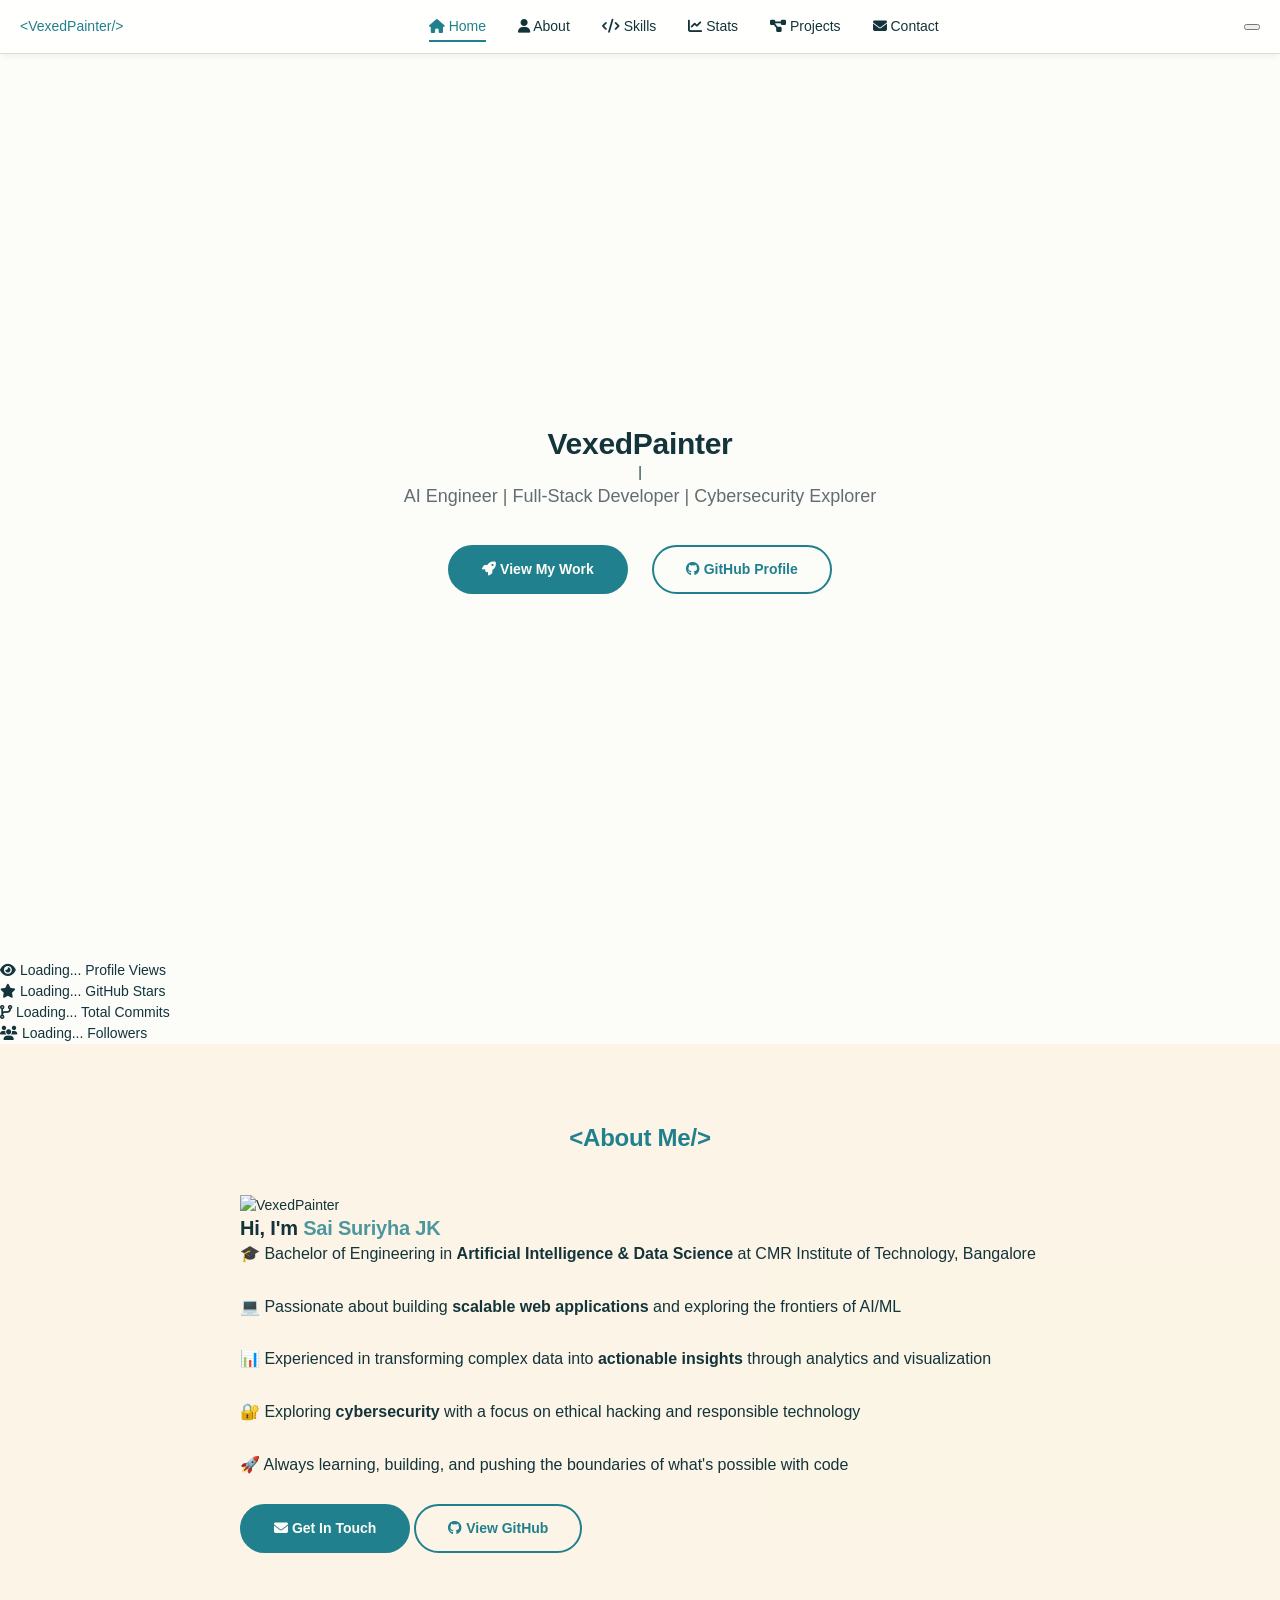
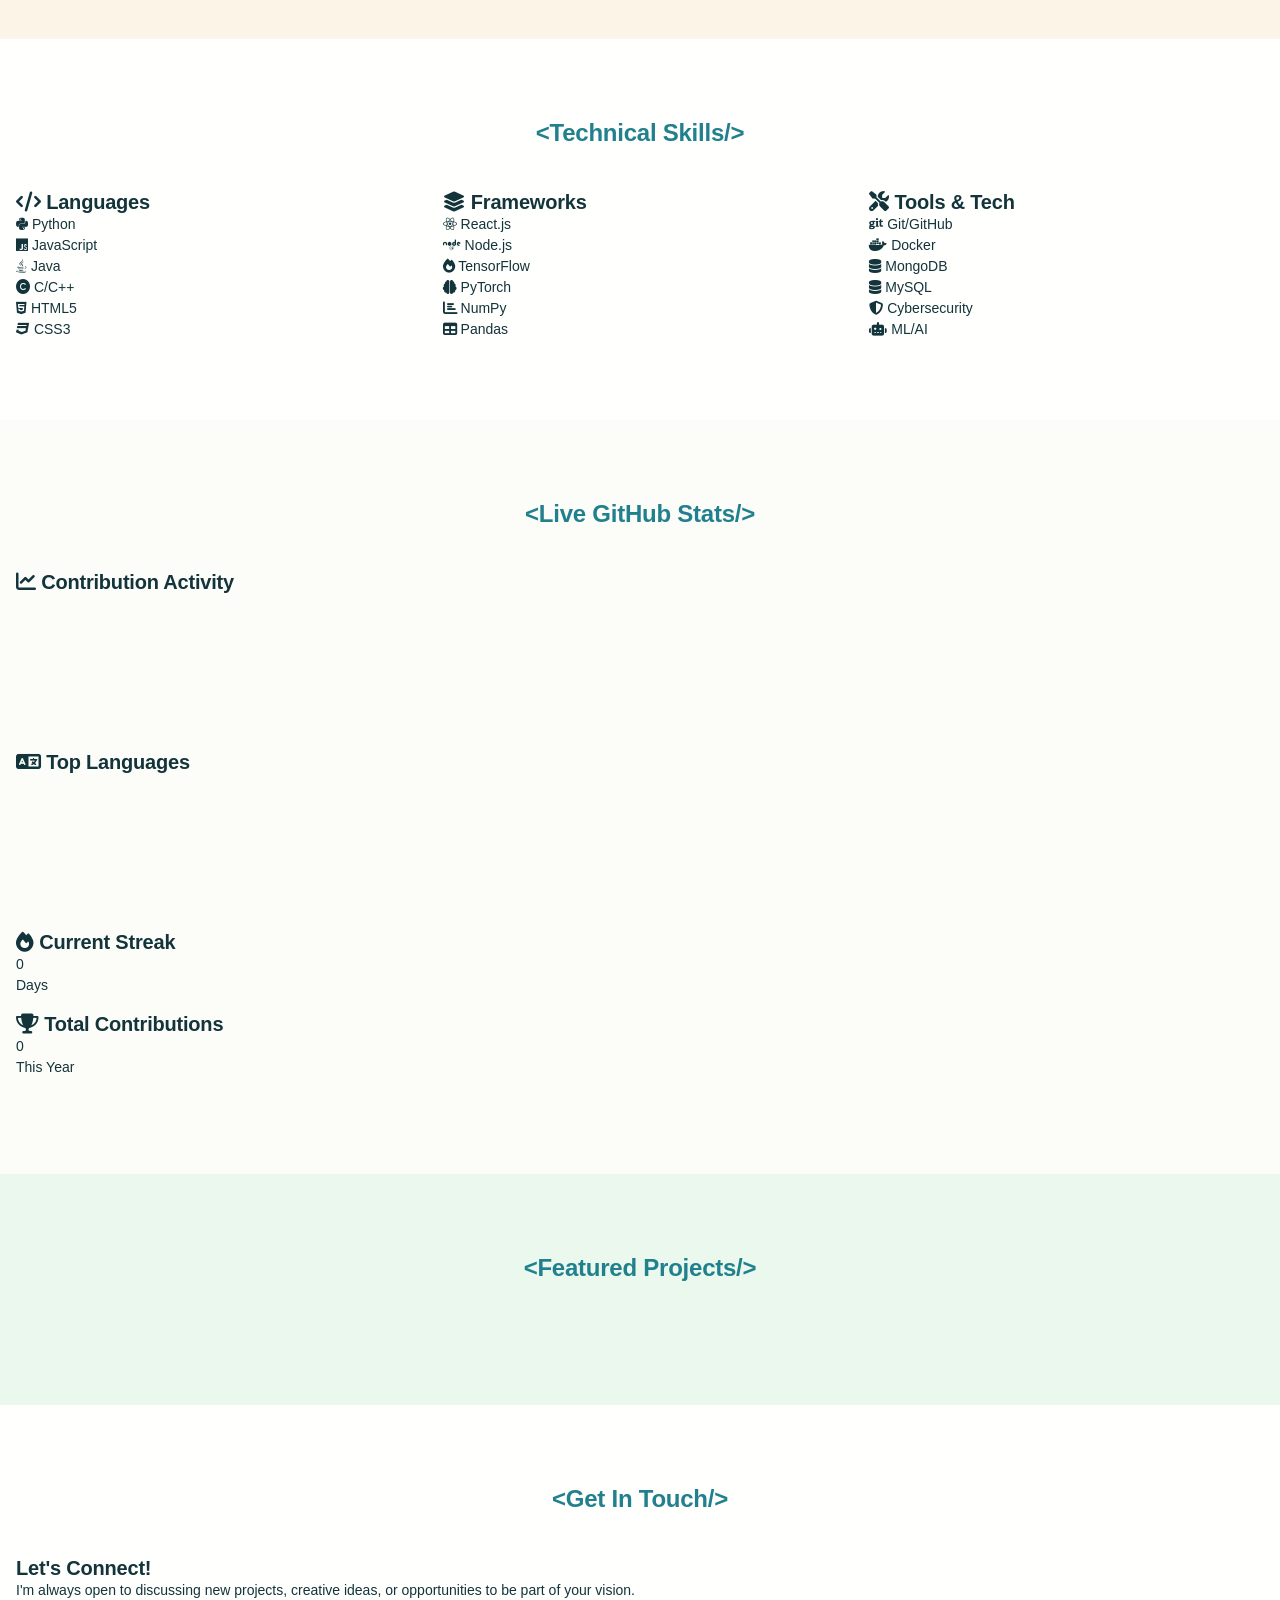
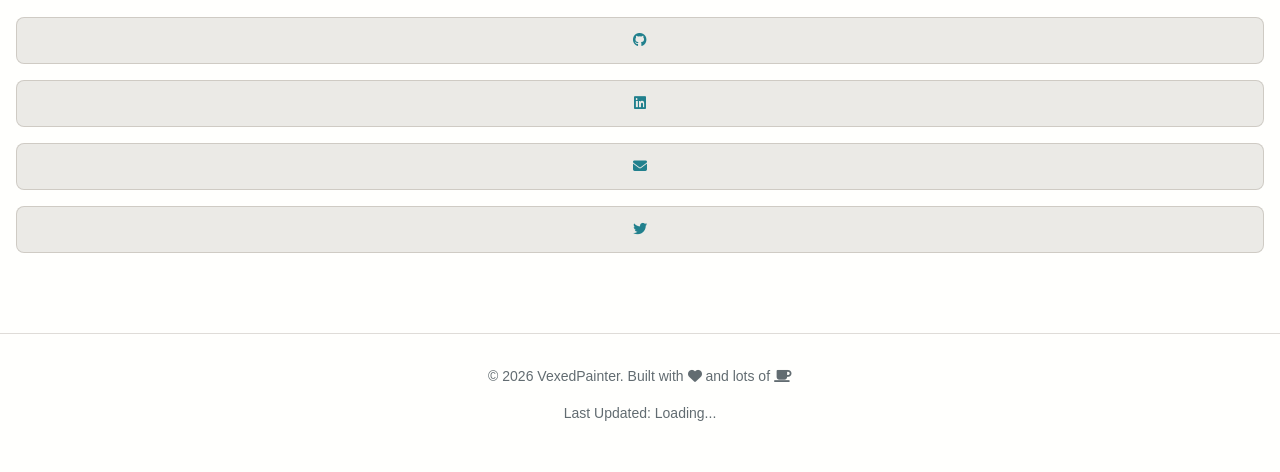
==== commit 9e24427d: "🚀 Complete Professional Portfolio - Auto-Updating Website - Professional animated portfolio with par" ====
--- a/portfolio/index.html
+++ b/portfolio/index.html
@@ -3,254 +3,229 @@
 <head>
     <meta charset="UTF-8">
     <meta name="viewport" content="width=device-width, initial-scale=1.0">
-    <title>Sai Suriyha JK - AI & Data Science Engineer</title>
+    <meta name="description" content="VexedPainter - AI Engineer, Full-Stack Developer, Cybersecurity Explorer">
+    <title>VexedPainter | Professional Portfolio</title>
     <link rel="stylesheet" href="style.css">
+    <!-- Particles.js -->
+    <script src="https://cdn.jsdelivr.net/particles.js/2.0.0/particles.min.js"></script>
+    <!-- Chart.js for stats -->
+    <script src="https://cdn.jsdelivr.net/npm/chart.js"></script>
+    <!-- Font Awesome -->
+    <link rel="stylesheet" href="https://cdnjs.cloudflare.com/ajax/libs/font-awesome/6.4.0/css/all.min.css">
+    <!-- Google Fonts -->
+    <link href="https://fonts.googleapis.com/css2?family=Poppins:wght@300;400;600;700&family=Fira+Code&display=swap" rel="stylesheet">
 </head>
 <body>
+    <!-- Particles Background -->
+    <div id="particles-js"></div>
+
+    <!-- Navbar -->
     <nav class="navbar">
         <div class="nav-container">
-            <a href="#home" class="nav-logo">Sai Suriyha JK</a>
-            <ul class="nav-menu">
-                <li><a href="#home" class="nav-link">Home</a></li>
-                <li><a href="#about" class="nav-link">About</a></li>
-                <li><a href="#skills" class="nav-link">Skills</a></li>
-                <li><a href="#projects" class="nav-link">Projects</a></li>
-                <li><a href="#contact" class="nav-link">Contact</a></li>
-            </ul>
+            <a href="#home" class="logo"><span class="code-bracket">&lt;</span>VexedPainter<span class="code-bracket">/&gt;</span></a>
+            <div class="nav-menu" id="navMenu">
+                <a href="#home" class="nav-link"><i class="fas fa-home"></i> Home</a>
+                <a href="#about" class="nav-link"><i class="fas fa-user"></i> About</a>
+                <a href="#skills" class="nav-link"><i class="fas fa-code"></i> Skills</a>
+                <a href="#stats" class="nav-link"><i class="fas fa-chart-line"></i> Stats</a>
+                <a href="#projects" class="nav-link"><i class="fas fa-project-diagram"></i> Projects</a>
+                <a href="#contact" class="nav-link"><i class="fas fa-envelope"></i> Contact</a>
+            </div>
+            <button class="hamburger" id="hamburger">
+                <span class="bar"></span>
+                <span class="bar"></span>
+                <span class="bar"></span>
+            </button>
         </div>
     </nav>
 
+    <!-- Hero Section -->
     <section id="home" class="hero">
         <div class="hero-content">
-            <h1 class="hero-title">Sai Suriyha JK</h1>
-            <p class="hero-subtitle">AI & Data Science Engineer <span class="highlight">|</span> Web Developer <span class="highlight">|</span> Cybersecurity Learner</p>
-            <div class="hero-buttons">
-                <a href="#projects" class="btn btn-primary">View Projects</a>
-                <a href="#contact" class="btn btn-secondary">Contact Me</a>
-            </div>
-        </div>
-        <div class="hero-background">
-            <div class="gradient-blob blob-1"></div>
-            <div class="gradient-blob blob-2"></div>
-        </div>
-    </section>
-
+            <div class="hero-text">
+                <h1 class="glitch" data-text="VexedPainter">VexedPainter</h1>
+                <div class="typing-container">
+                    <span class="typed-text"></span>
+                    <span class="cursor">|</span>
+                </div>
+                <p class="hero-subtitle">AI Engineer | Full-Stack Developer | Cybersecurity Explorer</p>
+                <div class="hero-buttons">
+                    <a href="#projects" class="btn btn-primary">
+                        <i class="fas fa-rocket"></i> View My Work
+                    </a>
+                    <a href="https://github.com/VexedPainter" target="_blank" class="btn btn-secondary">
+                        <i class="fab fa-github"></i> GitHub Profile
+                    </a>
+                </div>
+            </div>
+        </div>
+        <div class="scroll-indicator">
+            <div class="mouse"></div>
+        </div>
+    </section>
+
+    <!-- Live Stats Banner -->
+    <div class="stats-banner">
+        <div class="stat-item">
+            <i class="fas fa-eye"></i>
+            <span class="stat-value" id="profileViews">Loading...</span>
+            <span class="stat-label">Profile Views</span>
+        </div>
+        <div class="stat-item">
+            <i class="fas fa-star"></i>
+            <span class="stat-value" id="githubStars">Loading...</span>
+            <span class="stat-label">GitHub Stars</span>
+        </div>
+        <div class="stat-item">
+            <i class="fas fa-code-branch"></i>
+            <span class="stat-value" id="totalCommits">Loading...</span>
+            <span class="stat-label">Total Commits</span>
+        </div>
+        <div class="stat-item">
+            <i class="fas fa-users"></i>
+            <span class="stat-value" id="followers">Loading...</span>
+            <span class="stat-label">Followers</span>
+        </div>
+    </div>
+
+    <!-- About Section -->
     <section id="about" class="about">
-        <div class="section-container">
-            <h2 class="section-title">About Me</h2>
+        <div class="container">
+            <h2 class="section-title"><span class="code-bracket">&lt;</span>About Me<span class="code-bracket">/&gt;</span></h2>
             <div class="about-content">
-                <p>I'm a Bachelor of Engineering student in Artificial Intelligence & Data Science at CMR Institute of Technology, driven by the intersection of data, technology, and innovation. My journey has been fueled by a genuine curiosity to understand how technology shapes our world and my desire to build solutions that matter.</p>
-                
-                <p>Web development captured my imagination early on—there's something deeply satisfying about crafting scalable, user-centric applications that people actually want to use. But my ambitions don't stop there. I'm equally passionate about data analytics, turning raw data into actionable insights, and exploring the emerging field of cybersecurity with a strong commitment to ethical and responsible technology use.</p>
-                
-                <p>What drives me is the relentless pursuit of growth. I'm constantly experimenting with new technologies, pushing beyond my comfort zone, and challenging myself to solve increasingly complex problems. Whether it's building full-stack applications, training machine learning models, or understanding security vulnerabilities, I approach every project as an opportunity to level up as a technologist.</p>
-                
-                <p>When I'm not coding or learning, you'll find me exploring new frameworks, contributing to open-source projects, or diving deeper into AI ethics and responsible innovation.</p>
-            </div>
-        </div>
-    </section>
-
+                <div class="about-image">
+                    <div class="image-wrapper">
+                        <img src="https://github.com/VexedPainter.png" alt="VexedPainter">
+                        <div class="image-overlay"></div>
+                    </div>
+                </div>
+                <div class="about-text">
+                    <h3>Hi, I'm <span class="highlight">Sai Suriyha JK</span></h3>
+                    <p>🎓 Bachelor of Engineering in <strong>Artificial Intelligence & Data Science</strong> at CMR Institute of Technology, Bangalore</p>
+                    <p>💻 Passionate about building <strong>scalable web applications</strong> and exploring the frontiers of AI/ML</p>
+                    <p>📊 Experienced in transforming complex data into <strong>actionable insights</strong> through analytics and visualization</p>
+                    <p>🔐 Exploring <strong>cybersecurity</strong> with a focus on ethical hacking and responsible technology</p>
+                    <p>🚀 Always learning, building, and pushing the boundaries of what's possible with code</p>
+                    <div class="about-buttons">
+                        <a href="#contact" class="btn btn-primary"><i class="fas fa-envelope"></i> Get In Touch</a>
+                        <a href="https://github.com/VexedPainter" target="_blank" class="btn btn-secondary"><i class="fab fa-github"></i> View GitHub</a>
+                    </div>
+                </div>
+            </div>
+        </div>
+    </section>
+
+    <!-- Skills Section -->
     <section id="skills" class="skills">
-        <div class="section-container">
-            <h2 class="section-title">Skills & Technologies</h2>
+        <div class="container">
+            <h2 class="section-title"><span class="code-bracket">&lt;</span>Technical Skills<span class="code-bracket">/&gt;</span></h2>
             <div class="skills-grid">
                 <div class="skill-category">
-                    <h3 class="category-title">Core Languages</h3>
-                    <div class="skills-group">
-                        <div class="skill-card">
-                            <span class="skill-name">Python</span>
-                        </div>
-                        <div class="skill-card">
-                            <span class="skill-name">Java</span>
-                        </div>
-                        <div class="skill-card">
-                            <span class="skill-name">C Programming</span>
-                        </div>
-                        <div class="skill-card">
-                            <span class="skill-name">JavaScript</span>
-                        </div>
-                    </div>
-                </div>
-
+                    <h3><i class="fas fa-code"></i> Languages</h3>
+                    <div class="skill-items">
+                        <div class="skill-item"><i class="fab fa-python"></i> Python</div>
+                        <div class="skill-item"><i class="fab fa-js"></i> JavaScript</div>
+                        <div class="skill-item"><i class="fab fa-java"></i> Java</div>
+                        <div class="skill-item"><i class="fas fa-copyright"></i> C/C++</div>
+                        <div class="skill-item"><i class="fab fa-html5"></i> HTML5</div>
+                        <div class="skill-item"><i class="fab fa-css3"></i> CSS3</div>
+                    </div>
+                </div>
                 <div class="skill-category">
-                    <h3 class="category-title">Web & Frontend</h3>
-                    <div class="skills-group">
-                        <div class="skill-card">
-                            <span class="skill-name">React JS</span>
-                        </div>
-                        <div class="skill-card">
-                            <span class="skill-name">HTML & CSS</span>
-                        </div>
-                        <div class="skill-card">
-                            <span class="skill-name">Responsive Design</span>
-                        </div>
-                    </div>
-                </div>
-
+                    <h3><i class="fas fa-layer-group"></i> Frameworks</h3>
+                    <div class="skill-items">
+                        <div class="skill-item"><i class="fab fa-react"></i> React.js</div>
+                        <div class="skill-item"><i class="fab fa-node"></i> Node.js</div>
+                        <div class="skill-item"><i class="fas fa-fire"></i> TensorFlow</div>
+                        <div class="skill-item"><i class="fas fa-brain"></i> PyTorch</div>
+                        <div class="skill-item"><i class="fas fa-chart-bar"></i> NumPy</div>
+                        <div class="skill-item"><i class="fas fa-table"></i> Pandas</div>
+                    </div>
+                </div>
                 <div class="skill-category">
-                    <h3 class="category-title">AI & Data Science</h3>
-                    <div class="skills-group">
-                        <div class="skill-card">
-                            <span class="skill-name">Deep Learning</span>
-                        </div>
-                        <div class="skill-card">
-                            <span class="skill-name">Machine Learning</span>
-                        </div>
-                        <div class="skill-card">
-                            <span class="skill-name">NLP</span>
-                        </div>
-                        <div class="skill-card">
-                            <span class="skill-name">NumPy & Pandas</span>
-                        </div>
-                    </div>
-                </div>
-
-                <div class="skill-category">
-                    <h3 class="category-title">Tools & Specializations</h3>
-                    <div class="skills-group">
-                        <div class="skill-card">
-                            <span class="skill-name">Cybersecurity</span>
-                        </div>
-                        <div class="skill-card">
-                            <span class="skill-name">Data Structures & Algorithms</span>
-                        </div>
-                        <div class="skill-card">
-                            <span class="skill-name">Git & Version Control</span>
-                        </div>
-                    </div>
-                </div>
-            </div>
-        </div>
-    </section>
-
+                    <h3><i class="fas fa-tools"></i> Tools & Tech</h3>
+                    <div class="skill-items">
+                        <div class="skill-item"><i class="fab fa-git"></i> Git/GitHub</div>
+                        <div class="skill-item"><i class="fab fa-docker"></i> Docker</div>
+                        <div class="skill-item"><i class="fas fa-database"></i> MongoDB</div>
+                        <div class="skill-item"><i class="fas fa-database"></i> MySQL</div>
+                        <div class="skill-item"><i class="fas fa-shield-alt"></i> Cybersecurity</div>
+                        <div class="skill-item"><i class="fas fa-robot"></i> ML/AI</div>
+                    </div>
+                </div>
+            </div>
+        </div>
+    </section>
+
+    <!-- GitHub Stats Section -->
+    <section id="stats" class="github-stats">
+        <div class="container">
+            <h2 class="section-title"><span class="code-bracket">&lt;</span>Live GitHub Stats<span class="code-bracket">/&gt;</span></h2>
+            <div class="stats-grid">
+                <div class="stat-card glass">
+                    <h3><i class="fas fa-chart-line"></i> Contribution Activity</h3>
+                    <canvas id="contributionChart"></canvas>
+                </div>
+                <div class="stat-card glass">
+                    <h3><i class="fas fa-language"></i> Top Languages</h3>
+                    <canvas id="languageChart"></canvas>
+                </div>
+                <div class="stat-card glass">
+                    <h3><i class="fas fa-fire"></i> Current Streak</h3>
+                    <div class="streak-info">
+                        <div class="streak-number" id="currentStreak">0</div>
+                        <p>Days</p>
+                    </div>
+                </div>
+                <div class="stat-card glass">
+                    <h3><i class="fas fa-trophy"></i> Total Contributions</h3>
+                    <div class="streak-info">
+                        <div class="streak-number" id="totalContributions">0</div>
+                        <p>This Year</p>
+                    </div>
+                </div>
+            </div>
+        </div>
+    </section>
+
+    <!-- Projects Section -->
     <section id="projects" class="projects">
-        <div class="section-container">
-            <h2 class="section-title">Featured Projects</h2>
-            <div class="projects-grid">
-                <div class="project-card">
-                    <div class="project-header">
-                        <h3>AI Chatbot with NLP</h3>
-                        <p class="project-description">Intelligent conversational AI trained on diverse datasets with context awareness and natural language understanding capabilities.</p>
-                    </div>
-                    <div class="project-tech">
-                        <span class="tech-tag">Python</span>
-                        <span class="tech-tag">NLP</span>
-                        <span class="tech-tag">Deep Learning</span>
-                    </div>
-                    <a href="https://github.com/VexedPainter/ai-chatbot" class="project-link">View on GitHub</a>
-                </div>
-
-                <div class="project-card">
-                    <div class="project-header">
-                        <h3>Data Analytics Dashboard</h3>
-                        <p class="project-description">Interactive web-based dashboard for real-time data visualization, analysis, and actionable business insights generation.</p>
-                    </div>
-                    <div class="project-tech">
-                        <span class="tech-tag">React JS</span>
-                        <span class="tech-tag">Python</span>
-                        <span class="tech-tag">Data Analysis</span>
-                    </div>
-                    <a href="https://github.com/VexedPainter/data-dashboard" class="project-link">View on GitHub</a>
-                </div>
-
-                <div class="project-card">
-                    <div class="project-header">
-                        <h3>Machine Learning Model Optimizer</h3>
-                        <p class="project-description">Tool for hyperparameter tuning and model optimization with automated feature selection and performance benchmarking.</p>
-                    </div>
-                    <div class="project-tech">
-                        <span class="tech-tag">Python</span>
-                        <span class="tech-tag">Machine Learning</span>
-                        <span class="tech-tag">Scikit-learn</span>
-                    </div>
-                    <a href="https://github.com/VexedPainter/ml-optimizer" class="project-link">View on GitHub</a>
-                </div>
-
-                <div class="project-card">
-                    <div class="project-header">
-                        <h3>Full-Stack Web Application</h3>
-                        <p class="project-description">Scalable web application with React frontend, backend API, and database integration for user authentication and real-time updates.</p>
-                    </div>
-                    <div class="project-tech">
-                        <span class="tech-tag">React JS</span>
-                        <span class="tech-tag">JavaScript</span>
-                        <span class="tech-tag">Backend</span>
-                    </div>
-                    <a href="https://github.com/VexedPainter/fullstack-app" class="project-link">View on GitHub</a>
-                </div>
-
-                <div class="project-card">
-                    <div class="project-header">
-                        <h3>Network Security Analyzer</h3>
-                        <p class="project-description">Python-based tool for network traffic analysis, vulnerability detection, and security threat identification with detailed reporting.</p>
-                    </div>
-                    <div class="project-tech">
-                        <span class="tech-tag">Python</span>
-                        <span class="tech-tag">Cybersecurity</span>
-                        <span class="tech-tag">Network Analysis</span>
-                    </div>
-                    <a href="https://github.com/VexedPainter/network-analyzer" class="project-link">View on GitHub</a>
-                </div>
-
-                <div class="project-card">
-                    <div class="project-header">
-                        <h3>Deep Learning Image Classifier</h3>
-                        <p class="project-description">Convolutional neural network trained for accurate image classification with transfer learning and model deployment capabilities.</p>
-                    </div>
-                    <div class="project-tech">
-                        <span class="tech-tag">Deep Learning</span>
-                        <span class="tech-tag">Python</span>
-                        <span class="tech-tag">TensorFlow</span>
-                    </div>
-                    <a href="https://github.com/VexedPainter/image-classifier" class="project-link">View on GitHub</a>
-                </div>
-            </div>
-        </div>
-    </section>
-
+        <div class="container">
+            <h2 class="section-title"><span class="code-bracket">&lt;</span>Featured Projects<span class="code-bracket">/&gt;</span></h2>
+            <div class="projects-grid" id="projectsGrid">
+                <!-- Projects will be loaded dynamically -->
+            </div>
+        </div>
+    </section>
+
+    <!-- Contact Section -->
     <section id="contact" class="contact">
-        <div class="section-container">
-            <h2 class="section-title">Let's Connect</h2>
-            <p class="contact-intro">I'm always interested in hearing about new projects and opportunities. Feel free to reach out!</p>
-            
-            <div class="contact-wrapper">
-                <form class="contact-form" id="contactForm">
-                    <div class="form-group">
-                        <input type="text" id="name" placeholder="Your Name" required>
-                    </div>
-                    <div class="form-group">
-                        <input type="email" id="email" placeholder="Your Email" required>
-                    </div>
-                    <div class="form-group">
-                        <textarea id="message" placeholder="Your Message" rows="5" required></textarea>
-                    </div>
-                    <button type="submit" class="btn btn-primary">Send Message</button>
-                </form>
-
-                <div class="contact-links">
-                    <h3>Find Me Online</h3>
+        <div class="container">
+            <h2 class="section-title"><span class="code-bracket">&lt;</span>Get In Touch<span class="code-bracket">/&gt;</span></h2>
+            <div class="contact-content">
+                <div class="contact-info">
+                    <h3>Let's Connect!</h3>
+                    <p>I'm always open to discussing new projects, creative ideas, or opportunities to be part of your vision.</p>
                     <div class="social-links">
-                        <a href="https://github.com/VexedPainter" class="social-link" target="_blank">
-                            <span>GitHub</span>
-                        </a>
-                        <a href="mailto:your-email@example.com" class="social-link">
-                            <span>Email</span>
-                        </a>
-                        <a href="https://linkedin.com/in/your-profile" class="social-link" target="_blank">
-                            <span>LinkedIn</span>
-                        </a>
-                    </div>
-                </div>
-            </div>
-        </div>
-    </section>
-
+                        <a href="https://github.com/VexedPainter" target="_blank" class="social-link"><i class="fab fa-github"></i></a>
+                        <a href="https://linkedin.com/in/vexedpainter" target="_blank" class="social-link"><i class="fab fa-linkedin"></i></a>
+                        <a href="mailto:your.email@example.com" class="social-link"><i class="fas fa-envelope"></i></a>
+                        <a href="https://twitter.com/vexedpainter" target="_blank" class="social-link"><i class="fab fa-twitter"></i></a>
+                    </div>
+                </div>
+            </div>
+        </div>
+    </section>
+
+    <!-- Footer -->
     <footer class="footer">
-        <div class="section-container">
-            <p>&copy; 2026 Sai Suriyha JK. Built with passion. <a href="https://github.com/VexedPainter" target="_blank">GitHub</a></p>
+        <div class="container">
+            <p>&copy; 2026 VexedPainter. Built with <i class="fas fa-heart"></i> and lots of <i class="fas fa-coffee"></i></p>
+            <p class="update-time">Last Updated: <span id="lastUpdate">Loading...</span></p>
         </div>
     </footer>
 
+    <!-- Scripts -->
     <script src="script.js"></script>
 </body>
-</html>+</html>
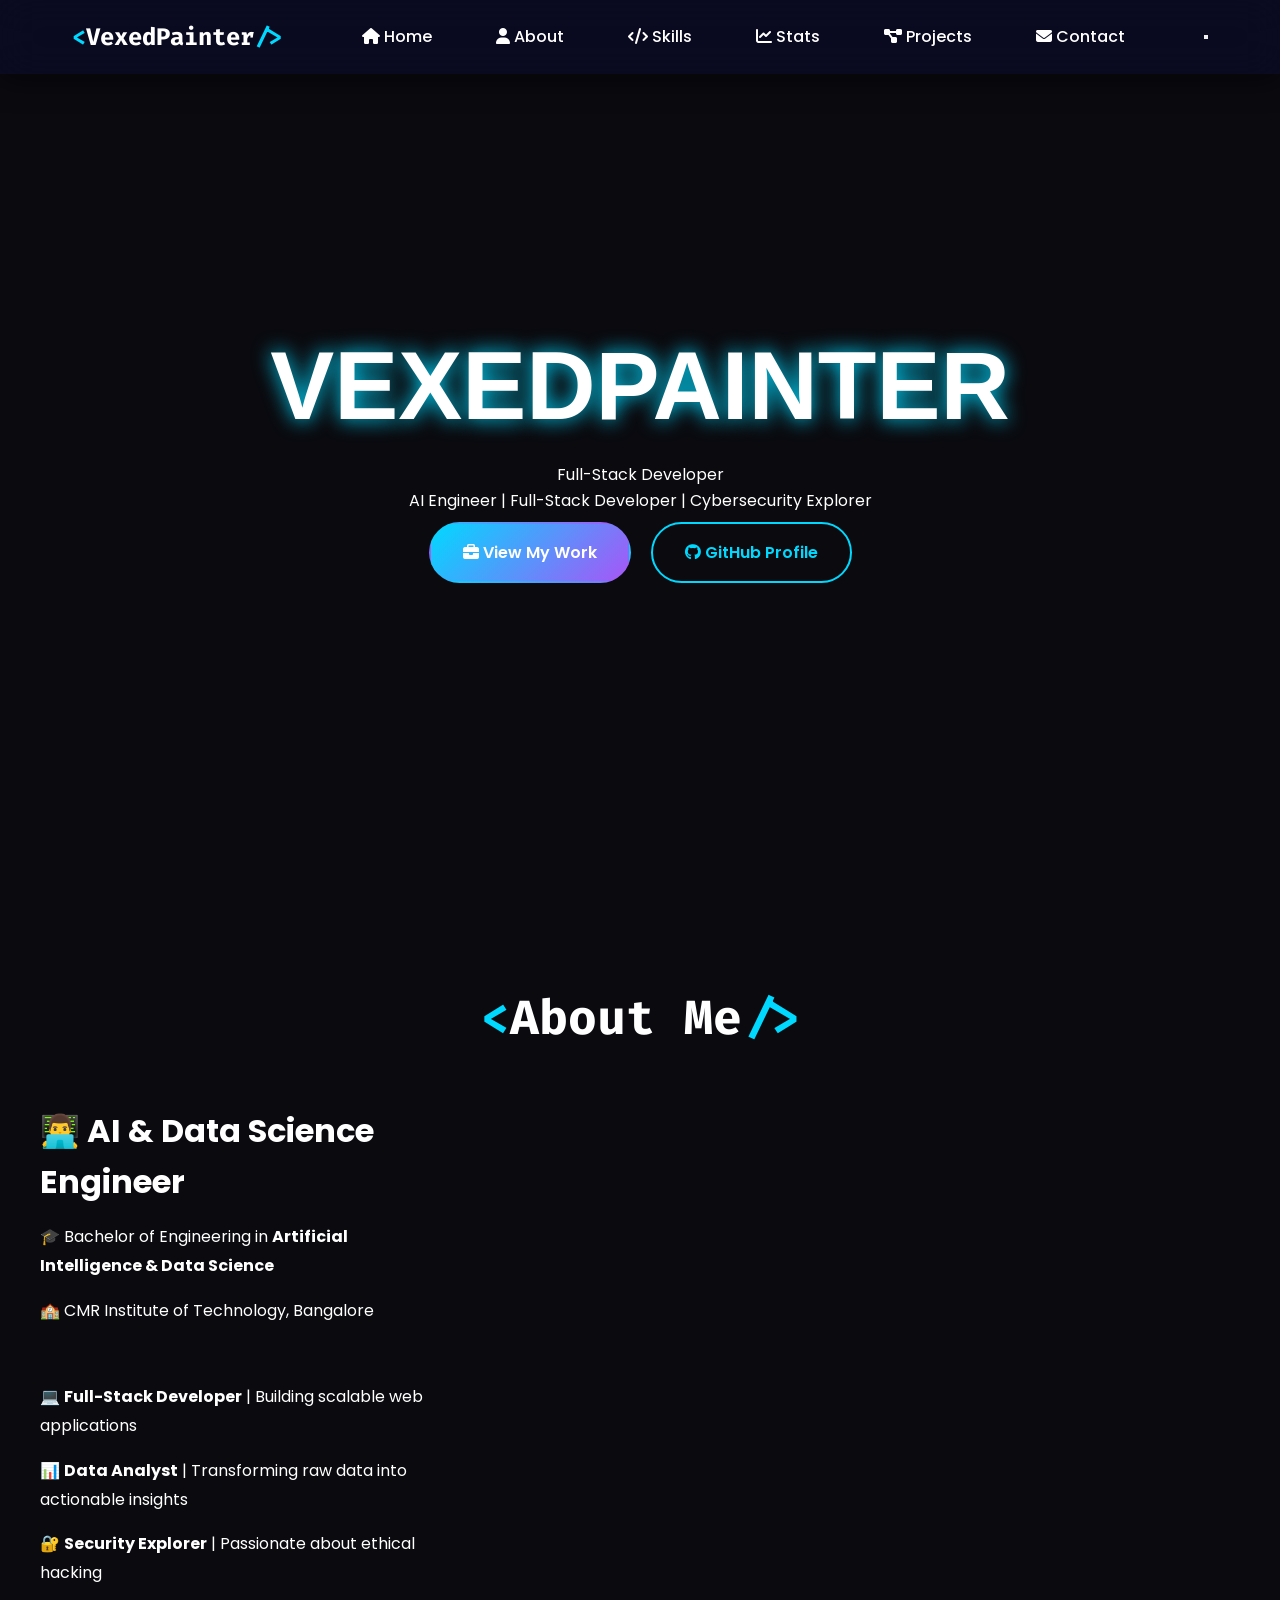
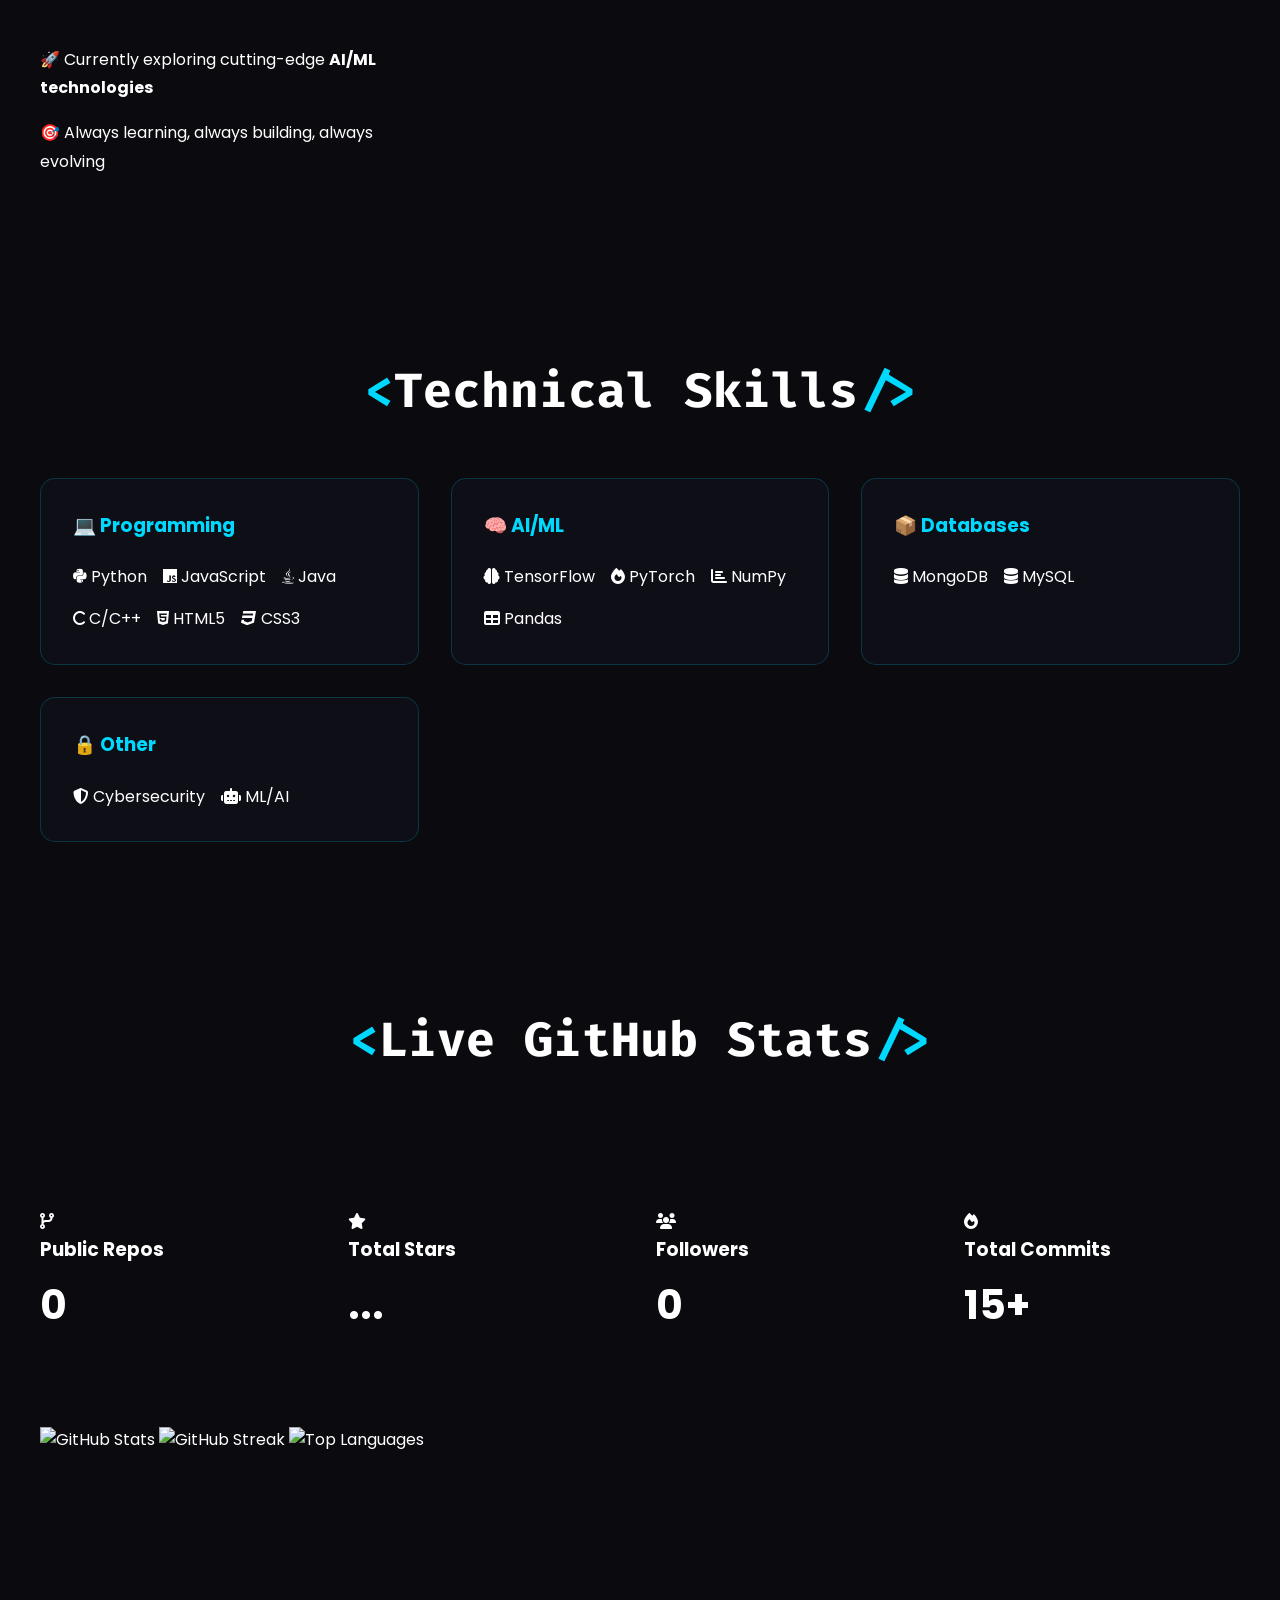
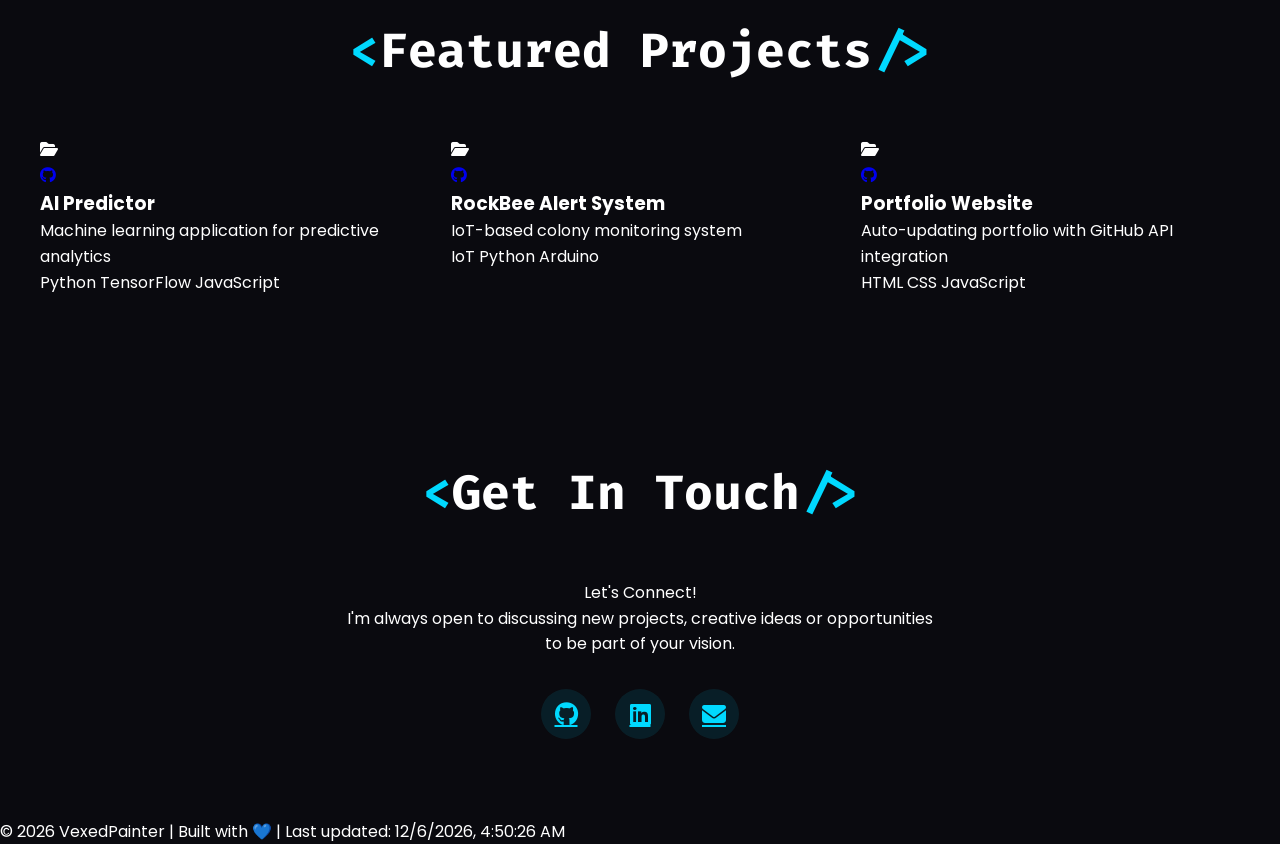
==== commit 71d9208b: "Improve portfolio stats section and remove comments" ====
--- a/portfolio/index.html
+++ b/portfolio/index.html
@@ -6,20 +6,13 @@
     <meta name="description" content="VexedPainter - AI Engineer, Full-Stack Developer, Cybersecurity Explorer">
     <title>VexedPainter | Professional Portfolio</title>
     <link rel="stylesheet" href="style.css">
-    <!-- Particles.js -->
     <script src="https://cdn.jsdelivr.net/particles.js/2.0.0/particles.min.js"></script>
-    <!-- Chart.js for stats -->
-    <script src="https://cdn.jsdelivr.net/npm/chart.js"></script>
-    <!-- Font Awesome -->
     <link rel="stylesheet" href="https://cdnjs.cloudflare.com/ajax/libs/font-awesome/6.4.0/css/all.min.css">
-    <!-- Google Fonts -->
     <link href="https://fonts.googleapis.com/css2?family=Poppins:wght@300;400;600;700&family=Fira+Code&display=swap" rel="stylesheet">
 </head>
 <body>
-    <!-- Particles Background -->
     <div id="particles-js"></div>
 
-    <!-- Navbar -->
     <nav class="navbar">
         <div class="nav-container">
             <a href="#home" class="logo"><span class="code-bracket">&lt;</span>VexedPainter<span class="code-bracket">/&gt;</span></a>
@@ -39,193 +32,193 @@
         </div>
     </nav>
 
-    <!-- Hero Section -->
     <section id="home" class="hero">
         <div class="hero-content">
-            <div class="hero-text">
-                <h1 class="glitch" data-text="VexedPainter">VexedPainter</h1>
-                <div class="typing-container">
-                    <span class="typed-text"></span>
-                    <span class="cursor">|</span>
-                </div>
-                <p class="hero-subtitle">AI Engineer | Full-Stack Developer | Cybersecurity Explorer</p>
-                <div class="hero-buttons">
-                    <a href="#projects" class="btn btn-primary">
-                        <i class="fas fa-rocket"></i> View My Work
-                    </a>
-                    <a href="https://github.com/VexedPainter" target="_blank" class="btn btn-secondary">
-                        <i class="fab fa-github"></i> GitHub Profile
-                    </a>
-                </div>
-            </div>
-        </div>
-        <div class="scroll-indicator">
-            <div class="mouse"></div>
-        </div>
-    </section>
-
-    <!-- Live Stats Banner -->
-    <div class="stats-banner">
-        <div class="stat-item">
-            <i class="fas fa-eye"></i>
-            <span class="stat-value" id="profileViews">Loading...</span>
-            <span class="stat-label">Profile Views</span>
-        </div>
-        <div class="stat-item">
-            <i class="fas fa-star"></i>
-            <span class="stat-value" id="githubStars">Loading...</span>
-            <span class="stat-label">GitHub Stars</span>
-        </div>
-        <div class="stat-item">
-            <i class="fas fa-code-branch"></i>
-            <span class="stat-value" id="totalCommits">Loading...</span>
-            <span class="stat-label">Total Commits</span>
-        </div>
-        <div class="stat-item">
-            <i class="fas fa-users"></i>
-            <span class="stat-value" id="followers">Loading...</span>
-            <span class="stat-label">Followers</span>
-        </div>
-    </div>
-
-    <!-- About Section -->
-    <section id="about" class="about">
+            <h1 class="glitch" data-text="VEXEDPAINTER">VEXEDPAINTER</h1>
+            <p class="typed-text">Full-Stack Developer</p>
+            <p class="subtitle">AI Engineer | Full-Stack Developer | Cybersecurity Explorer</p>
+            <div class="hero-buttons">
+                <a href="#projects" class="btn btn-primary"><i class="fas fa-briefcase"></i> View My Work</a>
+                <a href="https://github.com/VexedPainter" class="btn btn-secondary"><i class="fab fa-github"></i> GitHub Profile</a>
+            </div>
+        </div>
+    </section>
+
+    <section id="about" class="section about-section">
         <div class="container">
             <h2 class="section-title"><span class="code-bracket">&lt;</span>About Me<span class="code-bracket">/&gt;</span></h2>
             <div class="about-content">
-                <div class="about-image">
-                    <div class="image-wrapper">
-                        <img src="https://github.com/VexedPainter.png" alt="VexedPainter">
-                        <div class="image-overlay"></div>
-                    </div>
-                </div>
                 <div class="about-text">
-                    <h3>Hi, I'm <span class="highlight">Sai Suriyha JK</span></h3>
-                    <p>🎓 Bachelor of Engineering in <strong>Artificial Intelligence & Data Science</strong> at CMR Institute of Technology, Bangalore</p>
-                    <p>💻 Passionate about building <strong>scalable web applications</strong> and exploring the frontiers of AI/ML</p>
-                    <p>📊 Experienced in transforming complex data into <strong>actionable insights</strong> through analytics and visualization</p>
-                    <p>🔐 Exploring <strong>cybersecurity</strong> with a focus on ethical hacking and responsible technology</p>
-                    <p>🚀 Always learning, building, and pushing the boundaries of what's possible with code</p>
-                    <div class="about-buttons">
-                        <a href="#contact" class="btn btn-primary"><i class="fas fa-envelope"></i> Get In Touch</a>
-                        <a href="https://github.com/VexedPainter" target="_blank" class="btn btn-secondary"><i class="fab fa-github"></i> View GitHub</a>
-                    </div>
-                </div>
-            </div>
-        </div>
-    </section>
-
-    <!-- Skills Section -->
-    <section id="skills" class="skills">
+                    <h3>👨‍💻 AI & Data Science Engineer</h3>
+                    <p>🎓 Bachelor of Engineering in <strong>Artificial Intelligence & Data Science</strong></p>
+                    <p>🏫 CMR Institute of Technology, Bangalore</p>
+                    <br>
+                    <p>💻 <strong>Full-Stack Developer</strong> | Building scalable web applications</p>
+                    <p>📊 <strong>Data Analyst</strong> | Transforming raw data into actionable insights</p>
+                    <p>🔐 <strong>Security Explorer</strong> | Passionate about ethical hacking</p>
+                    <br>
+                    <p>🚀 Currently exploring cutting-edge <strong>AI/ML technologies</strong></p>
+                    <p>🎯 Always learning, always building, always evolving</p>
+                </div>
+            </div>
+        </div>
+    </section>
+
+    <section id="skills" class="section skills-section">
         <div class="container">
             <h2 class="section-title"><span class="code-bracket">&lt;</span>Technical Skills<span class="code-bracket">/&gt;</span></h2>
             <div class="skills-grid">
                 <div class="skill-category">
-                    <h3><i class="fas fa-code"></i> Languages</h3>
-                    <div class="skill-items">
-                        <div class="skill-item"><i class="fab fa-python"></i> Python</div>
-                        <div class="skill-item"><i class="fab fa-js"></i> JavaScript</div>
-                        <div class="skill-item"><i class="fab fa-java"></i> Java</div>
-                        <div class="skill-item"><i class="fas fa-copyright"></i> C/C++</div>
-                        <div class="skill-item"><i class="fab fa-html5"></i> HTML5</div>
-                        <div class="skill-item"><i class="fab fa-css3"></i> CSS3</div>
-                    </div>
-                </div>
-                <div class="skill-category">
-                    <h3><i class="fas fa-layer-group"></i> Frameworks</h3>
-                    <div class="skill-items">
-                        <div class="skill-item"><i class="fab fa-react"></i> React.js</div>
-                        <div class="skill-item"><i class="fab fa-node"></i> Node.js</div>
-                        <div class="skill-item"><i class="fas fa-fire"></i> TensorFlow</div>
-                        <div class="skill-item"><i class="fas fa-brain"></i> PyTorch</div>
-                        <div class="skill-item"><i class="fas fa-chart-bar"></i> NumPy</div>
-                        <div class="skill-item"><i class="fas fa-table"></i> Pandas</div>
-                    </div>
-                </div>
-                <div class="skill-category">
-                    <h3><i class="fas fa-tools"></i> Tools & Tech</h3>
-                    <div class="skill-items">
-                        <div class="skill-item"><i class="fab fa-git"></i> Git/GitHub</div>
-                        <div class="skill-item"><i class="fab fa-docker"></i> Docker</div>
-                        <div class="skill-item"><i class="fas fa-database"></i> MongoDB</div>
-                        <div class="skill-item"><i class="fas fa-database"></i> MySQL</div>
-                        <div class="skill-item"><i class="fas fa-shield-alt"></i> Cybersecurity</div>
-                        <div class="skill-item"><i class="fas fa-robot"></i> ML/AI</div>
-                    </div>
-                </div>
-            </div>
-        </div>
-    </section>
-
-    <!-- GitHub Stats Section -->
-    <section id="stats" class="github-stats">
+                    <h3>💻 Programming</h3>
+                    <div class="skill-items">
+                        <span class="skill-badge"><i class="fab fa-python"></i> Python</span>
+                        <span class="skill-badge"><i class="fab fa-js"></i> JavaScript</span>
+                        <span class="skill-badge"><i class="fab fa-java"></i> Java</span>
+                        <span class="skill-badge"><i class="fab fa-c"></i> C/C++</span>
+                        <span class="skill-badge"><i class="fab fa-html5"></i> HTML5</span>
+                        <span class="skill-badge"><i class="fab fa-css3"></i> CSS3</span>
+                    </div>
+                </div>
+                <div class="skill-category">
+                    <h3>🧠 AI/ML</h3>
+                    <div class="skill-items">
+                        <span class="skill-badge"><i class="fas fa-brain"></i> TensorFlow</span>
+                        <span class="skill-badge"><i class="fas fa-fire"></i> PyTorch</span>
+                        <span class="skill-badge"><i class="fas fa-chart-bar"></i> NumPy</span>
+                        <span class="skill-badge"><i class="fas fa-table"></i> Pandas</span>
+                    </div>
+                </div>
+                <div class="skill-category">
+                    <h3>📦 Databases</h3>
+                    <div class="skill-items">
+                        <span class="skill-badge"><i class="fas fa-database"></i> MongoDB</span>
+                        <span class="skill-badge"><i class="fas fa-database"></i> MySQL</span>
+                    </div>
+                </div>
+                <div class="skill-category">
+                    <h3>🔒 Other</h3>
+                    <div class="skill-items">
+                        <span class="skill-badge"><i class="fas fa-shield-alt"></i> Cybersecurity</span>
+                        <span class="skill-badge"><i class="fas fa-robot"></i> ML/AI</span>
+                    </div>
+                </div>
+            </div>
+        </div>
+    </section>
+
+    <section id="stats" class="section stats-section">
         <div class="container">
             <h2 class="section-title"><span class="code-bracket">&lt;</span>Live GitHub Stats<span class="code-bracket">/&gt;</span></h2>
             <div class="stats-grid">
-                <div class="stat-card glass">
-                    <h3><i class="fas fa-chart-line"></i> Contribution Activity</h3>
-                    <canvas id="contributionChart"></canvas>
-                </div>
-                <div class="stat-card glass">
-                    <h3><i class="fas fa-language"></i> Top Languages</h3>
-                    <canvas id="languageChart"></canvas>
-                </div>
-                <div class="stat-card glass">
-                    <h3><i class="fas fa-fire"></i> Current Streak</h3>
-                    <div class="streak-info">
-                        <div class="streak-number" id="currentStreak">0</div>
-                        <p>Days</p>
-                    </div>
-                </div>
-                <div class="stat-card glass">
-                    <h3><i class="fas fa-trophy"></i> Total Contributions</h3>
-                    <div class="streak-info">
-                        <div class="streak-number" id="totalContributions">0</div>
-                        <p>This Year</p>
-                    </div>
-                </div>
-            </div>
-        </div>
-    </section>
-
-    <!-- Projects Section -->
-    <section id="projects" class="projects">
+                <div class="stat-card">
+                    <div class="stat-icon"><i class="fas fa-code-branch"></i></div>
+                    <div class="stat-content">
+                        <h3>Public Repos</h3>
+                        <p class="stat-value" id="github-repos">...</p>
+                    </div>
+                </div>
+                <div class="stat-card">
+                    <div class="stat-icon"><i class="fas fa-star"></i></div>
+                    <div class="stat-content">
+                        <h3>Total Stars</h3>
+                        <p class="stat-value" id="github-stars">...</p>
+                    </div>
+                </div>
+                <div class="stat-card">
+                    <div class="stat-icon"><i class="fas fa-users"></i></div>
+                    <div class="stat-content">
+                        <h3>Followers</h3>
+                        <p class="stat-value" id="github-followers">...</p>
+                    </div>
+                </div>
+                <div class="stat-card">
+                    <div class="stat-icon"><i class="fas fa-fire"></i></div>
+                    <div class="stat-content">
+                        <h3>Total Commits</h3>
+                        <p class="stat-value" id="github-commits">15+</p>
+                    </div>
+                </div>
+            </div>
+            <div class="github-stats-images">
+                <img src="https://github-readme-stats.vercel.app/api?username=VexedPainter&show_icons=true&theme=radical&hide_border=true&bg_color=0a0a23&title_color=00d9ff&icon_color=00d9ff&text_color=ffffff" alt="GitHub Stats">
+                <img src="https://github-readme-streak-stats.herokuapp.com?user=VexedPainter&theme=radical&hide_border=true&background=0a0a23&ring=00d9ff&fire=00d9ff&currStreakLabel=00d9ff" alt="GitHub Streak">
+                <img src="https://github-readme-stats.vercel.app/api/top-langs/?username=VexedPainter&layout=compact&theme=radical&hide_border=true&bg_color=0a0a23&title_color=00d9ff&text_color=ffffff" alt="Top Languages">
+            </div>
+        </div>
+    </section>
+
+    <section id="projects" class="section projects-section">
         <div class="container">
             <h2 class="section-title"><span class="code-bracket">&lt;</span>Featured Projects<span class="code-bracket">/&gt;</span></h2>
-            <div class="projects-grid" id="projectsGrid">
-                <!-- Projects will be loaded dynamically -->
-            </div>
-        </div>
-    </section>
-
-    <!-- Contact Section -->
-    <section id="contact" class="contact">
+            <div class="projects-grid">
+                <div class="project-card">
+                    <div class="project-header">
+                        <i class="fas fa-folder-open"></i>
+                        <div class="project-links">
+                            <a href="https://github.com/VexedPainter" target="_blank"><i class="fab fa-github"></i></a>
+                        </div>
+                    </div>
+                    <h3>AI Predictor</h3>
+                    <p>Machine learning application for predictive analytics</p>
+                    <div class="project-tech">
+                        <span>Python</span>
+                        <span>TensorFlow</span>
+                        <span>JavaScript</span>
+                    </div>
+                </div>
+                <div class="project-card">
+                    <div class="project-header">
+                        <i class="fas fa-folder-open"></i>
+                        <div class="project-links">
+                            <a href="https://github.com/VexedPainter" target="_blank"><i class="fab fa-github"></i></a>
+                        </div>
+                    </div>
+                    <h3>RockBee Alert System</h3>
+                    <p>IoT-based colony monitoring system</p>
+                    <div class="project-tech">
+                        <span>IoT</span>
+                        <span>Python</span>
+                        <span>Arduino</span>
+                    </div>
+                </div>
+                <div class="project-card">
+                    <div class="project-header">
+                        <i class="fas fa-folder-open"></i>
+                        <div class="project-links">
+                            <a href="https://github.com/VexedPainter/VexedPainter" target="_blank"><i class="fab fa-github"></i></a>
+                        </div>
+                    </div>
+                    <h3>Portfolio Website</h3>
+                    <p>Auto-updating portfolio with GitHub API integration</p>
+                    <div class="project-tech">
+                        <span>HTML</span>
+                        <span>CSS</span>
+                        <span>JavaScript</span>
+                    </div>
+                </div>
+            </div>
+        </div>
+    </section>
+
+    <section id="contact" class="section contact-section">
         <div class="container">
             <h2 class="section-title"><span class="code-bracket">&lt;</span>Get In Touch<span class="code-bracket">/&gt;</span></h2>
             <div class="contact-content">
-                <div class="contact-info">
-                    <h3>Let's Connect!</h3>
-                    <p>I'm always open to discussing new projects, creative ideas, or opportunities to be part of your vision.</p>
-                    <div class="social-links">
-                        <a href="https://github.com/VexedPainter" target="_blank" class="social-link"><i class="fab fa-github"></i></a>
-                        <a href="https://linkedin.com/in/vexedpainter" target="_blank" class="social-link"><i class="fab fa-linkedin"></i></a>
-                        <a href="mailto:your.email@example.com" class="social-link"><i class="fas fa-envelope"></i></a>
-                        <a href="https://twitter.com/vexedpainter" target="_blank" class="social-link"><i class="fab fa-twitter"></i></a>
-                    </div>
-                </div>
-            </div>
-        </div>
-    </section>
-
-    <!-- Footer -->
-    <footer class="footer">
-        <div class="container">
-            <p>&copy; 2026 VexedPainter. Built with <i class="fas fa-heart"></i> and lots of <i class="fas fa-coffee"></i></p>
-            <p class="update-time">Last Updated: <span id="lastUpdate">Loading...</span></p>
-        </div>
+                <p class="contact-text">Let's Connect!</p>
+                <p>I'm always open to discussing new projects, creative ideas or opportunities to be part of your vision.</p>
+                <div class="social-links">
+                    <a href="https://github.com/VexedPainter" target="_blank" class="social-link"><i class="fab fa-github"></i></a>
+                    <a href="https://linkedin.com/in/vexedpainter" target="_blank" class="social-link"><i class="fab fa-linkedin"></i></a>
+                    <a href="mailto:your.email@example.com" class="social-link"><i class="fas fa-envelope"></i></a>
+                </div>
+            </div>
+        </div>
+    </section>
+
+    <footer>
+        <p>&copy; 2026 VexedPainter | Built with 💙 | <span id="last-update">Last updated: Loading...</span></p>
     </footer>
 
-    <!-- Scripts -->
     <script src="script.js"></script>
 </body>
 </html>
--- a/portfolio/style.css
+++ b/portfolio/style.css
@@ -1,1490 +1,401 @@
-:root {
-  /* Primitive Color Tokens */
-  --color-white: rgba(255, 255, 255, 1);
-  --color-black: rgba(0, 0, 0, 1);
-  --color-cream-50: rgba(252, 252, 249, 1);
-  --color-cream-100: rgba(255, 255, 253, 1);
-  --color-gray-200: rgba(245, 245, 245, 1);
-  --color-gray-300: rgba(167, 169, 169, 1);
-  --color-gray-400: rgba(119, 124, 124, 1);
-  --color-slate-500: rgba(98, 108, 113, 1);
-  --color-brown-600: rgba(94, 82, 64, 1);
-  --color-charcoal-700: rgba(31, 33, 33, 1);
-  --color-charcoal-800: rgba(38, 40, 40, 1);
-  --color-slate-900: rgba(19, 52, 59, 1);
-  --color-teal-300: rgba(50, 184, 198, 1);
-  --color-teal-400: rgba(45, 166, 178, 1);
-  --color-teal-500: rgba(33, 128, 141, 1);
-  --color-teal-600: rgba(29, 116, 128, 1);
-  --color-teal-700: rgba(26, 104, 115, 1);
-  --color-teal-800: rgba(41, 150, 161, 1);
-  --color-red-400: rgba(255, 84, 89, 1);
-  --color-red-500: rgba(192, 21, 47, 1);
-  --color-orange-400: rgba(230, 129, 97, 1);
-  --color-orange-500: rgba(168, 75, 47, 1);
-
-  /* RGB versions for opacity control */
-  --color-brown-600-rgb: 94, 82, 64;
-  --color-teal-500-rgb: 33, 128, 141;
-  --color-slate-900-rgb: 19, 52, 59;
-  --color-slate-500-rgb: 98, 108, 113;
-  --color-red-500-rgb: 192, 21, 47;
-  --color-red-400-rgb: 255, 84, 89;
-  --color-orange-500-rgb: 168, 75, 47;
-  --color-orange-400-rgb: 230, 129, 97;
-
-  /* Background color tokens (Light Mode) */
-  --color-bg-1: rgba(59, 130, 246, 0.08); /* Light blue */
-  --color-bg-2: rgba(245, 158, 11, 0.08); /* Light yellow */
-  --color-bg-3: rgba(34, 197, 94, 0.08); /* Light green */
-  --color-bg-4: rgba(239, 68, 68, 0.08); /* Light red */
-  --color-bg-5: rgba(147, 51, 234, 0.08); /* Light purple */
-  --color-bg-6: rgba(249, 115, 22, 0.08); /* Light orange */
-  --color-bg-7: rgba(236, 72, 153, 0.08); /* Light pink */
-  --color-bg-8: rgba(6, 182, 212, 0.08); /* Light cyan */
-
-  /* Semantic Color Tokens (Light Mode) */
-  --color-background: var(--color-cream-50);
-  --color-surface: var(--color-cream-100);
-  --color-text: var(--color-slate-900);
-  --color-text-secondary: var(--color-slate-500);
-  --color-primary: var(--color-teal-500);
-  --color-primary-hover: var(--color-teal-600);
-  --color-primary-active: var(--color-teal-700);
-  --color-secondary: rgba(var(--color-brown-600-rgb), 0.12);
-  --color-secondary-hover: rgba(var(--color-brown-600-rgb), 0.2);
-  --color-secondary-active: rgba(var(--color-brown-600-rgb), 0.25);
-  --color-border: rgba(var(--color-brown-600-rgb), 0.2);
-  --color-btn-primary-text: var(--color-cream-50);
-  --color-card-border: rgba(var(--color-brown-600-rgb), 0.12);
-  --color-card-border-inner: rgba(var(--color-brown-600-rgb), 0.12);
-  --color-error: var(--color-red-500);
-  --color-success: var(--color-teal-500);
-  --color-warning: var(--color-orange-500);
-  --color-info: var(--color-slate-500);
-  --color-focus-ring: rgba(var(--color-teal-500-rgb), 0.4);
-  --color-select-caret: rgba(var(--color-slate-900-rgb), 0.8);
-
-  /* Common style patterns */
-  --focus-ring: 0 0 0 3px var(--color-focus-ring);
-  --focus-outline: 2px solid var(--color-primary);
-  --status-bg-opacity: 0.15;
-  --status-border-opacity: 0.25;
-  --select-caret-light: url("data:image/svg+xml,%3Csvg xmlns='http://www.w3.org/2000/svg' width='16' height='16' viewBox='0 0 24 24' fill='none' stroke='%23134252' stroke-width='2' stroke-linecap='round' stroke-linejoin='round'%3E%3Cpolyline points='6 9 12 15 18 9'%3E%3C/polyline%3E%3C/svg%3E");
-  --select-caret-dark: url("data:image/svg+xml,%3Csvg xmlns='http://www.w3.org/2000/svg' width='16' height='16' viewBox='0 0 24 24' fill='none' stroke='%23f5f5f5' stroke-width='2' stroke-linecap='round' stroke-linejoin='round'%3E%3Cpolyline points='6 9 12 15 18 9'%3E%3C/polyline%3E%3C/svg%3E");
-
-  /* RGB versions for opacity control */
-  --color-success-rgb: 33, 128, 141;
-  --color-error-rgb: 192, 21, 47;
-  --color-warning-rgb: 168, 75, 47;
-  --color-info-rgb: 98, 108, 113;
-
-  /* Typography */
-  --font-family-base: "FKGroteskNeue", "Geist", "Inter", -apple-system,
-    BlinkMacSystemFont, "Segoe UI", Roboto, sans-serif;
-  --font-family-mono: "Berkeley Mono", ui-monospace, SFMono-Regular, Menlo,
-    Monaco, Consolas, monospace;
-  --font-size-xs: 11px;
-  --font-size-sm: 12px;
-  --font-size-base: 14px;
-  --font-size-md: 14px;
-  --font-size-lg: 16px;
-  --font-size-xl: 18px;
-  --font-size-2xl: 20px;
-  --font-size-3xl: 24px;
-  --font-size-4xl: 30px;
-  --font-weight-normal: 400;
-  --font-weight-medium: 500;
-  --font-weight-semibold: 550;
-  --font-weight-bold: 600;
-  --line-height-tight: 1.2;
-  --line-height-normal: 1.5;
-  --letter-spacing-tight: -0.01em;
-
-  /* Spacing */
-  --space-0: 0;
-  --space-1: 1px;
-  --space-2: 2px;
-  --space-4: 4px;
-  --space-6: 6px;
-  --space-8: 8px;
-  --space-10: 10px;
-  --space-12: 12px;
-  --space-16: 16px;
-  --space-20: 20px;
-  --space-24: 24px;
-  --space-32: 32px;
-
-  /* Border Radius */
-  --radius-sm: 6px;
-  --radius-base: 8px;
-  --radius-md: 10px;
-  --radius-lg: 12px;
-  --radius-full: 9999px;
-
-  /* Shadows */
-  --shadow-xs: 0 1px 2px rgba(0, 0, 0, 0.02);
-  --shadow-sm: 0 1px 3px rgba(0, 0, 0, 0.04), 0 1px 2px rgba(0, 0, 0, 0.02);
-  --shadow-md: 0 4px 6px -1px rgba(0, 0, 0, 0.04),
-    0 2px 4px -1px rgba(0, 0, 0, 0.02);
-  --shadow-lg: 0 10px 15px -3px rgba(0, 0, 0, 0.04),
-    0 4px 6px -2px rgba(0, 0, 0, 0.02);
-  --shadow-inset-sm: inset 0 1px 0 rgba(255, 255, 255, 0.15),
-    inset 0 -1px 0 rgba(0, 0, 0, 0.03);
-
-  /* Animation */
-  --duration-fast: 150ms;
-  --duration-normal: 250ms;
-  --ease-standard: cubic-bezier(0.16, 1, 0.3, 1);
-
-  /* Layout */
-  --container-sm: 640px;
-  --container-md: 768px;
-  --container-lg: 1024px;
-  --container-xl: 1280px;
-}
-
-/* Dark mode colors */
-@media (prefers-color-scheme: dark) {
-  :root {
-    /* RGB versions for opacity control (Dark Mode) */
-    --color-gray-400-rgb: 119, 124, 124;
-    --color-teal-300-rgb: 50, 184, 198;
-    --color-gray-300-rgb: 167, 169, 169;
-    --color-gray-200-rgb: 245, 245, 245;
-
-    /* Background color tokens (Dark Mode) */
-    --color-bg-1: rgba(29, 78, 216, 0.15); /* Dark blue */
-    --color-bg-2: rgba(180, 83, 9, 0.15); /* Dark yellow */
-    --color-bg-3: rgba(21, 128, 61, 0.15); /* Dark green */
-    --color-bg-4: rgba(185, 28, 28, 0.15); /* Dark red */
-    --color-bg-5: rgba(107, 33, 168, 0.15); /* Dark purple */
-    --color-bg-6: rgba(194, 65, 12, 0.15); /* Dark orange */
-    --color-bg-7: rgba(190, 24, 93, 0.15); /* Dark pink */
-    --color-bg-8: rgba(8, 145, 178, 0.15); /* Dark cyan */
-
-    /* Semantic Color Tokens (Dark Mode) */
-    --color-background: var(--color-charcoal-700);
-    --color-surface: var(--color-charcoal-800);
-    --color-text: var(--color-gray-200);
-    --color-text-secondary: rgba(var(--color-gray-300-rgb), 0.7);
-    --color-primary: var(--color-teal-300);
-    --color-primary-hover: var(--color-teal-400);
-    --color-primary-active: var(--color-teal-800);
-    --color-secondary: rgba(var(--color-gray-400-rgb), 0.15);
-    --color-secondary-hover: rgba(var(--color-gray-400-rgb), 0.25);
-    --color-secondary-active: rgba(var(--color-gray-400-rgb), 0.3);
-    --color-border: rgba(var(--color-gray-400-rgb), 0.3);
-    --color-error: var(--color-red-400);
-    --color-success: var(--color-teal-300);
-    --color-warning: var(--color-orange-400);
-    --color-info: var(--color-gray-300);
-    --color-focus-ring: rgba(var(--color-teal-300-rgb), 0.4);
-    --color-btn-primary-text: var(--color-slate-900);
-    --color-card-border: rgba(var(--color-gray-400-rgb), 0.2);
-    --color-card-border-inner: rgba(var(--color-gray-400-rgb), 0.15);
-    --shadow-inset-sm: inset 0 1px 0 rgba(255, 255, 255, 0.1),
-      inset 0 -1px 0 rgba(0, 0, 0, 0.15);
-    --button-border-secondary: rgba(var(--color-gray-400-rgb), 0.2);
-    --color-border-secondary: rgba(var(--color-gray-400-rgb), 0.2);
-    --color-select-caret: rgba(var(--color-gray-200-rgb), 0.8);
-
-    /* Common style patterns - updated for dark mode */
-    --focus-ring: 0 0 0 3px var(--color-focus-ring);
-    --focus-outline: 2px solid var(--color-primary);
-    --status-bg-opacity: 0.15;
-    --status-border-opacity: 0.25;
-    --select-caret-light: url("data:image/svg+xml,%3Csvg xmlns='http://www.w3.org/2000/svg' width='16' height='16' viewBox='0 0 24 24' fill='none' stroke='%23134252' stroke-width='2' stroke-linecap='round' stroke-linejoin='round'%3E%3Cpolyline points='6 9 12 15 18 9'%3E%3C/polyline%3E%3C/svg%3E");
-    --select-caret-dark: url("data:image/svg+xml,%3Csvg xmlns='http://www.w3.org/2000/svg' width='16' height='16' viewBox='0 0 24 24' fill='none' stroke='%23f5f5f5' stroke-width='2' stroke-linecap='round' stroke-linejoin='round'%3E%3Cpolyline points='6 9 12 15 18 9'%3E%3C/polyline%3E%3C/svg%3E");
-
-    /* RGB versions for dark mode */
-    --color-success-rgb: var(--color-teal-300-rgb);
-    --color-error-rgb: var(--color-red-400-rgb);
-    --color-warning-rgb: var(--color-orange-400-rgb);
-    --color-info-rgb: var(--color-gray-300-rgb);
-  }
-}
-
-/* Data attribute for manual theme switching */
-[data-color-scheme="dark"] {
-  /* RGB versions for opacity control (dark mode) */
-  --color-gray-400-rgb: 119, 124, 124;
-  --color-teal-300-rgb: 50, 184, 198;
-  --color-gray-300-rgb: 167, 169, 169;
-  --color-gray-200-rgb: 245, 245, 245;
-
-  /* Colorful background palette - Dark Mode */
-  --color-bg-1: rgba(29, 78, 216, 0.15); /* Dark blue */
-  --color-bg-2: rgba(180, 83, 9, 0.15); /* Dark yellow */
-  --color-bg-3: rgba(21, 128, 61, 0.15); /* Dark green */
-  --color-bg-4: rgba(185, 28, 28, 0.15); /* Dark red */
-  --color-bg-5: rgba(107, 33, 168, 0.15); /* Dark purple */
-  --color-bg-6: rgba(194, 65, 12, 0.15); /* Dark orange */
-  --color-bg-7: rgba(190, 24, 93, 0.15); /* Dark pink */
-  --color-bg-8: rgba(8, 145, 178, 0.15); /* Dark cyan */
-
-  /* Semantic Color Tokens (Dark Mode) */
-  --color-background: var(--color-charcoal-700);
-  --color-surface: var(--color-charcoal-800);
-  --color-text: var(--color-gray-200);
-  --color-text-secondary: rgba(var(--color-gray-300-rgb), 0.7);
-  --color-primary: var(--color-teal-300);
-  --color-primary-hover: var(--color-teal-400);
-  --color-primary-active: var(--color-teal-800);
-  --color-secondary: rgba(var(--color-gray-400-rgb), 0.15);
-  --color-secondary-hover: rgba(var(--color-gray-400-rgb), 0.25);
-  --color-secondary-active: rgba(var(--color-gray-400-rgb), 0.3);
-  --color-border: rgba(var(--color-gray-400-rgb), 0.3);
-  --color-error: var(--color-red-400);
-  --color-success: var(--color-teal-300);
-  --color-warning: var(--color-orange-400);
-  --color-info: var(--color-gray-300);
-  --color-focus-ring: rgba(var(--color-teal-300-rgb), 0.4);
-  --color-btn-primary-text: var(--color-slate-900);
-  --color-card-border: rgba(var(--color-gray-400-rgb), 0.15);
-  --color-card-border-inner: rgba(var(--color-gray-400-rgb), 0.15);
-  --shadow-inset-sm: inset 0 1px 0 rgba(255, 255, 255, 0.1),
-    inset 0 -1px 0 rgba(0, 0, 0, 0.15);
-  --color-border-secondary: rgba(var(--color-gray-400-rgb), 0.2);
-  --color-select-caret: rgba(var(--color-gray-200-rgb), 0.8);
-
-  /* Common style patterns - updated for dark mode */
-  --focus-ring: 0 0 0 3px var(--color-focus-ring);
-  --focus-outline: 2px solid var(--color-primary);
-  --status-bg-opacity: 0.15;
-  --status-border-opacity: 0.25;
-  --select-caret-light: url("data:image/svg+xml,%3Csvg xmlns='http://www.w3.org/2000/svg' width='16' height='16' viewBox='0 0 24 24' fill='none' stroke='%23134252' stroke-width='2' stroke-linecap='round' stroke-linejoin='round'%3E%3Cpolyline points='6 9 12 15 18 9'%3E%3C/polyline%3E%3C/svg%3E");
-  --select-caret-dark: url("data:image/svg+xml,%3Csvg xmlns='http://www.w3.org/2000/svg' width='16' height='16' viewBox='0 0 24 24' fill='none' stroke='%23f5f5f5' stroke-width='2' stroke-linecap='round' stroke-linejoin='round'%3E%3Cpolyline points='6 9 12 15 18 9'%3E%3C/polyline%3E%3C/svg%3E");
-
-  /* RGB versions for dark mode */
-  --color-success-rgb: var(--color-teal-300-rgb);
-  --color-error-rgb: var(--color-red-400-rgb);
-  --color-warning-rgb: var(--color-orange-400-rgb);
-  --color-info-rgb: var(--color-gray-300-rgb);
-}
-
-[data-color-scheme="light"] {
-  /* RGB versions for opacity control (light mode) */
-  --color-brown-600-rgb: 94, 82, 64;
-  --color-teal-500-rgb: 33, 128, 141;
-  --color-slate-900-rgb: 19, 52, 59;
-
-  /* Semantic Color Tokens (Light Mode) */
-  --color-background: var(--color-cream-50);
-  --color-surface: var(--color-cream-100);
-  --color-text: var(--color-slate-900);
-  --color-text-secondary: var(--color-slate-500);
-  --color-primary: var(--color-teal-500);
-  --color-primary-hover: var(--color-teal-600);
-  --color-primary-active: var(--color-teal-700);
-  --color-secondary: rgba(var(--color-brown-600-rgb), 0.12);
-  --color-secondary-hover: rgba(var(--color-brown-600-rgb), 0.2);
-  --color-secondary-active: rgba(var(--color-brown-600-rgb), 0.25);
-  --color-border: rgba(var(--color-brown-600-rgb), 0.2);
-  --color-btn-primary-text: var(--color-cream-50);
-  --color-card-border: rgba(var(--color-brown-600-rgb), 0.12);
-  --color-card-border-inner: rgba(var(--color-brown-600-rgb), 0.12);
-  --color-error: var(--color-red-500);
-  --color-success: var(--color-teal-500);
-  --color-warning: var(--color-orange-500);
-  --color-info: var(--color-slate-500);
-  --color-focus-ring: rgba(var(--color-teal-500-rgb), 0.4);
-
-  /* RGB versions for light mode */
-  --color-success-rgb: var(--color-teal-500-rgb);
-  --color-error-rgb: var(--color-red-500-rgb);
-  --color-warning-rgb: var(--color-orange-500-rgb);
-  --color-info-rgb: var(--color-slate-500-rgb);
-}
-
-/* Base styles */
-html {
-  font-size: var(--font-size-base);
-  font-family: var(--font-family-base);
-  line-height: var(--line-height-normal);
-  color: var(--color-text);
-  background-color: var(--color-background);
-  -webkit-font-smoothing: antialiased;
-  box-sizing: border-box;
-}
-
-body {
-  margin: 0;
-  padding: 0;
-}
-
-*,
-*::before,
-*::after {
-  box-sizing: inherit;
-}
-
-/* Typography */
-h1,
-h2,
-h3,
-h4,
-h5,
-h6 {
-  margin: 0;
-  font-weight: var(--font-weight-semibold);
-  line-height: var(--line-height-tight);
-  color: var(--color-text);
-  letter-spacing: var(--letter-spacing-tight);
-}
-
-h1 {
-  font-size: var(--font-size-4xl);
-}
-h2 {
-  font-size: var(--font-size-3xl);
-}
-h3 {
-  font-size: var(--font-size-2xl);
-}
-h4 {
-  font-size: var(--font-size-xl);
-}
-h5 {
-  font-size: var(--font-size-lg);
-}
-h6 {
-  font-size: var(--font-size-md);
-}
-
-p {
-  margin: 0 0 var(--space-16) 0;
-}
-
-a {
-  color: var(--color-primary);
-  text-decoration: none;
-  transition: color var(--duration-fast) var(--ease-standard);
-}
-
-a:hover {
-  color: var(--color-primary-hover);
-}
-
-code,
-pre {
-  font-family: var(--font-family-mono);
-  font-size: calc(var(--font-size-base) * 0.95);
-  background-color: var(--color-secondary);
-  border-radius: var(--radius-sm);
-}
-
-code {
-  padding: var(--space-1) var(--space-4);
-}
-
-pre {
-  padding: var(--space-16);
-  margin: var(--space-16) 0;
-  overflow: auto;
-  border: 1px solid var(--color-border);
-}
-
-pre code {
-  background: none;
-  padding: 0;
-}
-
-/* Buttons */
-.btn {
-  display: inline-flex;
-  align-items: center;
-  justify-content: center;
-  padding: var(--space-8) var(--space-16);
-  border-radius: var(--radius-base);
-  font-size: var(--font-size-base);
-  font-weight: 500;
-  line-height: 1.5;
-  cursor: pointer;
-  transition: all var(--duration-normal) var(--ease-standard);
-  border: none;
-  text-decoration: none;
-  position: relative;
-}
-
-.btn:focus-visible {
-  outline: none;
-  box-shadow: var(--focus-ring);
-}
-
-.btn--primary {
-  background: var(--color-primary);
-  color: var(--color-btn-primary-text);
-}
-
-.btn--primary:hover {
-  background: var(--color-primary-hover);
-}
-
-.btn--primary:active {
-  background: var(--color-primary-active);
-}
-
-.btn--secondary {
-  background: var(--color-secondary);
-  color: var(--color-text);
-}
-
-.btn--secondary:hover {
-  background: var(--color-secondary-hover);
-}
-
-.btn--secondary:active {
-  background: var(--color-secondary-active);
-}
-
-.btn--outline {
-  background: transparent;
-  border: 1px solid var(--color-border);
-  color: var(--color-text);
-}
-
-.btn--outline:hover {
-  background: var(--color-secondary);
-}
-
-.btn--sm {
-  padding: var(--space-4) var(--space-12);
-  font-size: var(--font-size-sm);
-  border-radius: var(--radius-sm);
-}
-
-.btn--lg {
-  padding: var(--space-10) var(--space-20);
-  font-size: var(--font-size-lg);
-  border-radius: var(--radius-md);
-}
-
-.btn--full-width {
-  width: 100%;
-}
-
-.btn:disabled {
-  opacity: 0.5;
-  cursor: not-allowed;
-}
-
-/* Form elements */
-.form-control {
-  display: block;
-  width: 100%;
-  padding: var(--space-8) var(--space-12);
-  font-size: var(--font-size-md);
-  line-height: 1.5;
-  color: var(--color-text);
-  background-color: var(--color-surface);
-  border: 1px solid var(--color-border);
-  border-radius: var(--radius-base);
-  transition: border-color var(--duration-fast) var(--ease-standard),
-    box-shadow var(--duration-fast) var(--ease-standard);
-}
-
-textarea.form-control {
-  font-family: var(--font-family-base);
-  font-size: var(--font-size-base);
-}
-
-select.form-control {
-  padding: var(--space-8) var(--space-12);
-  -webkit-appearance: none;
-  -moz-appearance: none;
-  appearance: none;
-  background-image: var(--select-caret-light);
-  background-repeat: no-repeat;
-  background-position: right var(--space-12) center;
-  background-size: 16px;
-  padding-right: var(--space-32);
-}
-
-/* Add a dark mode specific caret */
-@media (prefers-color-scheme: dark) {
-  select.form-control {
-    background-image: var(--select-caret-dark);
-  }
-}
-
-/* Also handle data-color-scheme */
-[data-color-scheme="dark"] select.form-control {
-  background-image: var(--select-caret-dark);
-}
-
-[data-color-scheme="light"] select.form-control {
-  background-image: var(--select-caret-light);
-}
-
-.form-control:focus {
-  border-color: var(--color-primary);
-  outline: var(--focus-outline);
-}
-
-.form-label {
-  display: block;
-  margin-bottom: var(--space-8);
-  font-weight: var(--font-weight-medium);
-  font-size: var(--font-size-sm);
-}
-
-.form-group {
-  margin-bottom: var(--space-16);
-}
-
-/* Card component */
-.card {
-  background-color: var(--color-surface);
-  border-radius: var(--radius-lg);
-  border: 1px solid var(--color-card-border);
-  box-shadow: var(--shadow-sm);
-  overflow: hidden;
-  transition: box-shadow var(--duration-normal) var(--ease-standard);
-}
-
-.card:hover {
-  box-shadow: var(--shadow-md);
-}
-
-.card__body {
-  padding: var(--space-16);
-}
-
-.card__header,
-.card__footer {
-  padding: var(--space-16);
-  border-bottom: 1px solid var(--color-card-border-inner);
-}
-
-/* Status indicators - simplified with CSS variables */
-.status {
-  display: inline-flex;
-  align-items: center;
-  padding: var(--space-6) var(--space-12);
-  border-radius: var(--radius-full);
-  font-weight: var(--font-weight-medium);
-  font-size: var(--font-size-sm);
-}
-
-.status--success {
-  background-color: rgba(
-    var(--color-success-rgb, 33, 128, 141),
-    var(--status-bg-opacity)
-  );
-  color: var(--color-success);
-  border: 1px solid
-    rgba(var(--color-success-rgb, 33, 128, 141), var(--status-border-opacity));
-}
-
-.status--error {
-  background-color: rgba(
-    var(--color-error-rgb, 192, 21, 47),
-    var(--status-bg-opacity)
-  );
-  color: var(--color-error);
-  border: 1px solid
-    rgba(var(--color-error-rgb, 192, 21, 47), var(--status-border-opacity));
-}
-
-.status--warning {
-  background-color: rgba(
-    var(--color-warning-rgb, 168, 75, 47),
-    var(--status-bg-opacity)
-  );
-  color: var(--color-warning);
-  border: 1px solid
-    rgba(var(--color-warning-rgb, 168, 75, 47), var(--status-border-opacity));
-}
-
-.status--info {
-  background-color: rgba(
-    var(--color-info-rgb, 98, 108, 113),
-    var(--status-bg-opacity)
-  );
-  color: var(--color-info);
-  border: 1px solid
-    rgba(var(--color-info-rgb, 98, 108, 113), var(--status-border-opacity));
-}
-
-/* Container layout */
-.container {
-  width: 100%;
-  margin-right: auto;
-  margin-left: auto;
-  padding-right: var(--space-16);
-  padding-left: var(--space-16);
-}
-
-@media (min-width: 640px) {
-  .container {
-    max-width: var(--container-sm);
-  }
-}
-@media (min-width: 768px) {
-  .container {
-    max-width: var(--container-md);
-  }
-}
-@media (min-width: 1024px) {
-  .container {
-    max-width: var(--container-lg);
-  }
-}
-@media (min-width: 1280px) {
-  .container {
-    max-width: var(--container-xl);
-  }
-}
-
-/* Utility classes */
-.flex {
-  display: flex;
-}
-.flex-col {
-  flex-direction: column;
-}
-.items-center {
-  align-items: center;
-}
-.justify-center {
-  justify-content: center;
-}
-.justify-between {
-  justify-content: space-between;
-}
-.gap-4 {
-  gap: var(--space-4);
-}
-.gap-8 {
-  gap: var(--space-8);
-}
-.gap-16 {
-  gap: var(--space-16);
-}
-
-.m-0 {
-  margin: 0;
-}
-.mt-8 {
-  margin-top: var(--space-8);
-}
-.mb-8 {
-  margin-bottom: var(--space-8);
-}
-.mx-8 {
-  margin-left: var(--space-8);
-  margin-right: var(--space-8);
-}
-.my-8 {
-  margin-top: var(--space-8);
-  margin-bottom: var(--space-8);
-}
-
-.p-0 {
-  padding: 0;
-}
-.py-8 {
-  padding-top: var(--space-8);
-  padding-bottom: var(--space-8);
-}
-.px-8 {
-  padding-left: var(--space-8);
-  padding-right: var(--space-8);
-}
-.py-16 {
-  padding-top: var(--space-16);
-  padding-bottom: var(--space-16);
-}
-.px-16 {
-  padding-left: var(--space-16);
-  padding-right: var(--space-16);
-}
-
-.block {
-  display: block;
-}
-.hidden {
-  display: none;
-}
-
-/* Accessibility */
-.sr-only {
-  position: absolute;
-  width: 1px;
-  height: 1px;
-  padding: 0;
-  margin: -1px;
-  overflow: hidden;
-  clip: rect(0, 0, 0, 0);
-  white-space: nowrap;
-  border-width: 0;
-}
-
-:focus-visible {
-  outline: var(--focus-outline);
-  outline-offset: 2px;
-}
-
-/* Dark mode specifics */
-[data-color-scheme="dark"] .btn--outline {
-  border: 1px solid var(--color-border-secondary);
-}
-
-@font-face {
-  font-family: 'FKGroteskNeue';
-  src: url('https://r2cdn.perplexity.ai/fonts/FKGroteskNeue.woff2')
-    format('woff2');
-}
-
-/* END PERPLEXITY DESIGN SYSTEM */
-```css
+/* VexedPainter Portfolio - Professional Auto-Updating Website */
+/* Modern Dark Theme with Glassmorphism & Animations */
+
 * {
     margin: 0;
     padding: 0;
     box-sizing: border-box;
 }
 
-html {
-    scroll-behavior: smooth;
-    font-size: var(--font-size-base);
-    font-family: var(--font-family-base);
-    line-height: var(--line-height-normal);
+:root {
+    --primary: #00d9ff;
+    --secondary: #a855f7;
+    --accent: #10b981;
+    --bg-dark: #0a0a0f;
+    --bg-card: rgba(15, 15, 25, 0.8);
+    --text: #ffffff;
+    --text-gray: #9ca3af;
 }
 
 body {
-    font-family: var(--font-family-base);
-    background: var(--color-background);
-    color: var(--color-text);
-    line-height: var(--line-height-normal);
+    font-family: 'Poppins', sans-serif;
+    background: var(--bg-dark);
+    color: var(--text);
     overflow-x: hidden;
-    min-height: 100vh;
-    -webkit-font-smoothing: antialiased;
-}
-
-.section-container {
-    max-width: var(--container-xl);
-    margin: 0 auto;
-    padding: 0 var(--space-20);
-}
-
+    line-height: 1.6;
+}
+
+/* Particles Background */
+#particles-js {
+    position: fixed;
+    width: 100%;
+    height: 100%;
+    top: 0;
+    left: 0;
+    z-index: -1;
+}
+
+/* Navbar */
 .navbar {
     position: fixed;
     top: 0;
     width: 100%;
-    background: var(--color-surface);
+    background: rgba(10, 10, 15, 0.9);
     backdrop-filter: blur(10px);
-    border-bottom: 1px solid var(--color-border);
+    padding: 1rem 0;
     z-index: 1000;
-    box-shadow: var(--shadow-md);
+    box-shadow: 0 4px 30px rgba(0, 0, 0, 0.5);
 }
 
 .nav-container {
-    max-width: var(--container-xl);
+    max-width: 1200px;
     margin: 0 auto;
-    padding: var(--space-16) var(--space-20);
     display: flex;
     justify-content: space-between;
     align-items: center;
-}
-
-.nav-logo {
-    font-size: var(--font-size-2xl);
-    font-weight: var(--font-weight-bold);
-    color: var(--color-primary);
+    padding: 0 2rem;
+}
+
+.logo {
+    font-size: 1.5rem;
+    font-weight: 700;
+    color: var(--text);
     text-decoration: none;
-    transition: all var(--duration-normal) var(--ease-standard);
-}
-
-.nav-logo:hover {
-    color: var(--color-primary-hover);
-    text-shadow: 0 0 10px rgba(var(--color-teal-500-rgb), 0.5);
+    font-family: 'Fira Code', monospace;
+}
+
+.code-bracket {
+    color: var(--primary);
 }
 
 .nav-menu {
     display: flex;
-    list-style: none;
-    gap: var(--space-32);
+    gap: 2rem;
 }
 
 .nav-link {
-    color: var(--color-text);
+    color: var(--text);
     text-decoration: none;
-    font-weight: var(--font-weight-medium);
-    transition: all var(--duration-normal) var(--ease-standard);
-    position: relative;
-    font-size: var(--font-size-base);
-}
-
-.nav-link::after {
-    content: '';
-    position: absolute;
-    bottom: -5px;
-    left: 0;
-    width: 0;
-    height: 2px;
-    background: var(--color-primary);
-    transition: width var(--duration-normal) var(--ease-standard);
+    font-weight: 500;
+    transition: all 0.3s;
+    padding: 0.5rem 1rem;
+    border-radius: 8px;
 }
 
 .nav-link:hover {
-    color: var(--color-primary);
-}
-
-.nav-link:hover::after {
-    width: 100%;
-}
-
-.nav-link.active {
-    color: var(--color-primary);
-}
-
-.nav-link.active::after {
-    width: 100%;
-}
-
+    color: var(--primary);
+    background: rgba(0, 217, 255, 0.1);
+}
+
+/* Hero Section */
 .hero {
     min-height: 100vh;
     display: flex;
     align-items: center;
     justify-content: center;
     position: relative;
+    padding-top: 80px;
+}
+
+.hero-content {
+    text-align: center;
+    z-index: 1;
+}
+
+.glitch {
+    font-size: clamp(3rem, 8vw, 6rem);
+    font-weight: 900;
+    text-transform: uppercase;
+    position: relative;
+    text-shadow: 0 0 20px var(--primary);
+    animation: glitch 5s infinite;
+}
+
+@keyframes glitch {
+    0%, 100% { transform: translate(0); }
+    20% { transform: translate(-2px, 2px); }
+    40% { transform: translate(-2px, -2px); }
+    60% { transform: translate(2px, 2px); }
+    80% { transform: translate(2px, -2px); }
+}
+
+.typing-container {
+    font-size: 1.5rem;
+    color: var(--primary);
+    margin: 1rem 0;
+    min-height: 50px;
+}
+
+.cursor {
+    animation: blink 1s infinite;
+}
+
+@keyframes blink {
+    0%, 50% { opacity: 1; }
+    51%, 100% { opacity: 0; }
+}
+
+.hero-subtitle {
+    font-size: 1.2rem;
+    color: var(--text-gray);
+    margin: 1rem 0;
+}
+
+/* Buttons */
+.btn {
+    display: inline-block;
+    padding: 1rem 2rem;
+    margin: 0.5rem;
+    border-radius: 50px;
+    text-decoration: none;
+    font-weight: 600;
+    transition: all 0.3s;
+    border: 2px solid transparent;
+}
+
+.btn-primary {
+    background: linear-gradient(135deg, var(--primary), var(--secondary));
+    color: var(--text);
+}
+
+.btn-primary:hover {
+    transform: translateY(-3px);
+    box-shadow: 0 10px 40px rgba(0, 217, 255, 0.3);
+}
+
+.btn-secondary {
+    border: 2px solid var(--primary);
+    color: var(--primary);
+}
+
+.btn-secondary:hover {
+    background: var(--primary);
+    color: var(--bg-dark);
+}
+
+/* Stats Banner */
+.stats-banner {
+    display: grid;
+    grid-template-columns: repeat(auto-fit, minmax(200px, 1fr));
+    gap: 2rem;
+    padding: 3rem 2rem;
+    background: linear-gradient(135deg, rgba(0, 217, 255, 0.1), rgba(168, 85, 247, 0.1));
+}
+
+.stat-item {
+    text-align: center;
+    padding: 2rem;
+}
+
+.stat-item i {
+    font-size: 2.5rem;
+    color: var(--primary);
+    margin-bottom: 1rem;
+}
+
+.stat-value {
+    display: block;
+    font-size: 2.5rem;
+    font-weight: 700;
+    color: var(--text);
+    margin: 0.5rem 0;
+}
+
+.stat-label {
+    color: var(--text-gray);
+    font-size: 0.9rem;
+}
+
+/* Sections */
+section {
+    padding: 5rem 2rem;
+}
+
+.container {
+    max-width: 1200px;
+    margin: 0 auto;
+}
+
+.section-title {
+    font-size: clamp(2rem, 5vw, 3rem);
+    text-align: center;
+    margin-bottom: 3rem;
+    font-family: 'Fira Code', monospace;
+}
+
+/* Glassmorphism Cards */
+.glass {
+    background: var(--bg-card);
+    backdrop-filter: blur(10px);
+    border: 1px solid rgba(255, 255, 255, 0.1);
+    border-radius: 20px;
+    padding: 2rem;
+    box-shadow: 0 8px 32px rgba(0, 0, 0, 0.3);
+}
+
+/* About Section */
+.about-content {
+    display: grid;
+    grid-template-columns: 1fr 2fr;
+    gap: 3rem;
+    align-items: center;
+}
+
+.image-wrapper {
+    position: relative;
+    border-radius: 20px;
     overflow: hidden;
-    margin-top: 60px;
-    background: var(--color-background);
-}
-
-.hero-background {
-    position: absolute;
+}
+
+.image-wrapper img {
     width: 100%;
-    height: 100%;
-    top: 0;
-    left: 0;
-    z-index: 1;
-}
-
-.gradient-blob {
-    position: absolute;
-    border-radius: 40% 60% 70% 30% / 40% 50% 60% 50%;
-    opacity: 0.08;
-    animation: blobMove 8s ease-in-out infinite;
-}
-
-.blob-1 {
-    width: 400px;
-    height: 400px;
-    background: var(--color-bg-1);
-    top: -100px;
-    right: -100px;
-    animation-delay: 0s;
-}
-
-.blob-2 {
-    width: 300px;
-    height: 300px;
-    background: var(--color-bg-5);
-    bottom: -100px;
-    left: -100px;
-    animation-delay: 2s;
-}
-
-@keyframes blobMove {
-    0%, 100% {
-        transform: translate(0, 0);
-    }
-    33% {
-        transform: translate(30px, -50px);
-    }
-    66% {
-        transform: translate(-20px, 20px);
-    }
-}
-
-.hero-content {
-    position: relative;
-    z-index: 2;
-    text-align: center;
-    animation: fadeInUp 1s ease-out;
-}
-
-.hero-title {
-    font-size: var(--font-size-4xl);
-    font-weight: var(--font-weight-bold);
-    color: var(--color-primary);
-    margin-bottom: var(--space-16);
-    animation: slideInDown 0.8s ease-out;
-    line-height: var(--line-height-tight);
-    letter-spacing: var(--letter-spacing-tight);
-}
-
-.hero-subtitle {
-    font-size: var(--font-size-xl);
-    color: var(--color-text-secondary);
-    margin-bottom: 2.5rem;
-    animation: slideInUp 0.8s ease-out 0.2s both;
+    display: block;
+    border-radius: 20px;
+}
+
+.about-text h3 {
+    font-size: 2rem;
+    margin-bottom: 1rem;
 }
 
 .highlight {
-    color: var(--color-primary);
-    opacity: 0.8;
-}
-
-.hero-buttons {
-    display: flex;
-    gap: var(--space-24);
-    justify-content: center;
-    flex-wrap: wrap;
-    animation: slideInUp 0.8s ease-out 0.4s both;
-}
-
-@keyframes slideInDown {
-    from {
-        opacity: 0;
-        transform: translateY(-30px);
-    }
-    to {
-        opacity: 1;
-        transform: translateY(0);
-    }
-}
-
-@keyframes slideInUp {
-    from {
-        opacity: 0;
-        transform: translateY(30px);
-    }
-    to {
-        opacity: 1;
-        transform: translateY(0);
-    }
-}
-
-@keyframes fadeInUp {
-    from {
-        opacity: 0;
-    }
-    to {
-        opacity: 1;
-    }
-}
-
-.btn {
-    padding: var(--space-12) var(--space-32);
-    border-radius: var(--radius-full);
-    font-size: var(--font-size-base);
-    font-weight: var(--font-weight-semibold);
-    text-decoration: none;
-    border: 2px solid transparent;
-    cursor: pointer;
-    transition: all var(--duration-normal) var(--ease-standard);
-    display: inline-block;
-    position: relative;
-    overflow: hidden;
-}
-
-.btn::before {
-    content: '';
-    position: absolute;
-    top: 0;
-    left: -100%;
-    width: 100%;
-    height: 100%;
-    background: rgba(255, 255, 255, 0.1);
-    transition: left var(--duration-normal) var(--ease-standard);
-    z-index: -1;
-}
-
-.btn:hover::before {
-    left: 100%;
-}
-
-.btn-primary {
-    background: var(--color-primary);
-    color: var(--color-btn-primary-text);
-}
-
-.btn-primary:hover {
-    background: var(--color-primary-hover);
-    transform: translateY(-3px);
-    box-shadow: 0 10px 30px rgba(var(--color-teal-500-rgb), 0.4);
-}
-
-.btn-secondary {
-    background: transparent;
-    color: var(--color-primary);
-    border: 2px solid var(--color-primary);
-}
-
-.btn-secondary:hover {
-    background: var(--color-secondary);
-    transform: translateY(-3px);
-    box-shadow: 0 10px 30px rgba(var(--color-teal-500-rgb), 0.2);
-}
-
-section {
-    padding: 80px 0;
-    position: relative;
-}
-
-.section-title {
-    font-size: var(--font-size-3xl);
-    font-weight: var(--font-weight-bold);
-    text-align: center;
-    margin-bottom: 3rem;
-    color: var(--color-primary);
-    opacity: 0;
-    animation: fadeInUp 0.8s ease-out forwards;
-    line-height: var(--line-height-tight);
-    letter-spacing: var(--letter-spacing-tight);
-}
-
-.about {
-    background: var(--color-bg-2);
-}
-
-.about-content {
-    max-width: 800px;
-    margin: 0 auto;
-}
-
-.about-content p {
-    font-size: var(--font-size-lg);
+    color: var(--primary);
+}
+
+.about-text p {
+    margin: 1rem 0;
     line-height: 1.8;
-    margin-bottom: var(--space-24);
-    color: var(--color-text);
-    opacity: 0;
-    animation: fadeInUp 0.8s ease-out forwards;
-}
-
-.about-content p:nth-child(1) {
-    animation-delay: 0.1s;
-}
-
-.about-content p:nth-child(2) {
-    animation-delay: 0.2s;
-}
-
-.about-content p:nth-child(3) {
-    animation-delay: 0.3s;
-}
-
-.about-content p:nth-child(4) {
-    animation-delay: 0.4s;
-}
-
-.skills {
-    background: var(--color-surface);
-}
-
+}
+
+/* Skills */
 .skills-grid {
     display: grid;
-    grid-template-columns: repeat(auto-fit, minmax(280px, 1fr));
-    gap: var(--space-32);
+    grid-template-columns: repeat(auto-fit, minmax(300px, 1fr));
+    gap: 2rem;
 }
 
 .skill-category {
-    opacity: 0;
-    animation: fadeInUp 0.8s ease-out forwards;
-}
-
-.skill-category:nth-child(1) {
-    animation-delay: 0.1s;
-}
-
-.skill-category:nth-child(2) {
-    animation-delay: 0.2s;
-}
-
-.skill-category:nth-child(3) {
-    animation-delay: 0.3s;
-}
-
-.skill-category:nth-child(4) {
-    animation-delay: 0.4s;
-}
-
-.category-title {
-    font-size: var(--font-size-xl);
-    color: var(--color-primary);
-    margin-bottom: var(--space-24);
-    font-weight: var(--font-weight-bold);
-}
-
-.skills-group {
+    background: var(--bg-card);
+    border-radius: 15px;
+    padding: 2rem;
+    border: 1px solid rgba(0, 217, 255, 0.2);
+    transition: all 0.3s;
+}
+
+.skill-category:hover {
+    transform: translateY(-5px);
+    border-color: var(--primary);
+}
+
+.skill-category h3 {
+    margin-bottom: 1.5rem;
+    color: var(--primary);
+}
+
+.skill-items {
+    display: flex;
+    flex-wrap: wrap;
+    gap: 1rem;
+}
+
+.skill-item {
+    background: rgba(0, 217, 255, 0.1);
+    padding: 0.5rem 1rem;
+    border-radius: 20px;
+    font-size: 0.9rem;
+    transition: all 0.3s;
+}
+
+.skill-item:hover {
+    background: var(--primary);
+    color: var(--bg-dark);
+    transform: scale(1.05);
+}
+
+/* Stats Grid */
+.stats-grid {
+    display: grid;
+    grid-template-columns: repeat(auto-fit, minmax(250px, 1fr));
+    gap: 2rem;
+}
+
+.stat-card {
+    min-height: 300px;
     display: flex;
     flex-direction: column;
-    gap: var(--space-16);
-}
-
-.skill-card {
-    padding: var(--space-12) var(--space-16);
-    background: var(--color-secondary);
-    border: 1px solid var(--color-border);
-    border-radius: var(--radius-base);
-    transition: all var(--duration-normal) var(--ease-standard);
-    cursor: pointer;
-}
-
-.skill-card:hover {
-    background: var(--color-secondary-hover);
-    border-color: var(--color-primary);
-    transform: translateX(5px);
-    box-shadow: var(--shadow-md);
-}
-
-.skill-name {
-    color: var(--color-text);
-    font-weight: var(--font-weight-medium);
-    font-size: var(--font-size-base);
-}
-
-.projects {
-    background: var(--color-bg-3);
-}
-
+    justify-content: center;
+    transition: all 0.3s;
+}
+
+.stat-card:hover {
+    transform: translateY(-10px);
+}
+
+.streak-info {
+    text-align: center;
+    padding: 2rem;
+}
+
+.streak-number {
+    font-size: 4rem;
+    font-weight: 900;
+    background: linear-gradient(135deg, var(--primary), var(--secondary));
+    -webkit-background-clip: text;
+    background-clip: text;
+    -webkit-text-fill-color: transparent;
+}
+
+/* Projects */
 .projects-grid {
     display: grid;
-    grid-template-columns: repeat(auto-fit, minmax(320px, 1fr));
-    gap: var(--space-32);
-}
-
-.project-card {
-    background: var(--color-surface);
-    border: 1px solid var(--color-card-border);
-    border-radius: var(--radius-lg);
-    padding: var(--space-24);
-    transition: all var(--duration-normal) var(--ease-standard);
-    opacity: 0;
-    animation: fadeInUp 0.8s ease-out forwards;
-    display: flex;
-    flex-direction: column;
-    height: 100%;
-    box-shadow: var(--shadow-sm);
-}
-
-.project-card:nth-child(1) {
-    animation-delay: 0.1s;
-}
-
-.project-card:nth-child(2) {
-    animation-delay: 0.2s;
-}
-
-.project-card:nth-child(3) {
-    animation-delay: 0.3s;
-}
-
-.project-card:nth-child(4) {
-    animation-delay: 0.4s;
-}
-
-.project-card:nth-child(5) {
-    animation-delay: 0.5s;
-}
-
-.project-card:nth-child(6) {
-    animation-delay: 0.6s;
-}
-
-.project-card:hover {
-    background: var(--color-surface);
-    border-color: var(--color-primary);
-    transform: translateY(-8px);
-    box-shadow: var(--shadow-lg);
-}
-
-.project-header {
-    flex-grow: 1;
-}
-
-.project-card h3 {
-    font-size: var(--font-size-xl);
-    color: var(--color-primary);
-    margin-bottom: var(--space-8);
-    transition: all var(--duration-normal) var(--ease-standard);
-    font-weight: var(--font-weight-bold);
-}
-
-.project-card:hover h3 {
-    color: var(--color-primary-hover);
-}
-
-.project-description {
-    color: var(--color-text-secondary);
-    font-size: var(--font-size-base);
-    line-height: 1.6;
-}
-
-.project-tech {
-    display: flex;
-    flex-wrap: wrap;
-    gap: var(--space-8);
-    margin: var(--space-16) 0;
-}
-
-.tech-tag {
-    display: inline-block;
-    padding: var(--space-4) var(--space-10);
-    background: var(--color-secondary);
-    border: 1px solid var(--color-border);
-    border-radius: var(--radius-full);
-    font-size: var(--font-size-sm);
-    color: var(--color-primary);
-    transition: all var(--duration-normal) var(--ease-standard);
-    font-weight: var(--font-weight-medium);
-}
-
-.project-card:hover .tech-tag {
-    background: var(--color-secondary-hover);
-    border-color: var(--color-primary);
-}
-
-.project-link {
-    display: inline-block;
-    color: var(--color-primary);
-    text-decoration: none;
-    font-weight: var(--font-weight-semibold);
-    margin-top: auto;
-    padding: var(--space-8) 0;
-    border-bottom: 2px solid transparent;
-    transition: all var(--duration-normal) var(--ease-standard);
-    font-size: var(--font-size-base);
-}
-
-.project-link:hover {
-    border-bottom-color: var(--color-primary);
-    color: var(--color-primary-hover);
-    padding-bottom: var(--space-2);
-}
-
-.contact {
-    background: var(--color-surface);
-}
-
-.contact-intro {
-    text-align: center;
-    font-size: var(--font-size-lg);
-    color: var(--color-text-secondary);
-    margin-bottom: 3rem;
-    opacity: 0;
-    animation: fadeInUp 0.8s ease-out forwards;
-}
-
-.contact-wrapper {
-    display: grid;
-    grid-template-columns: 1fr 1fr;
-    gap: 3rem;
-    max-width: 1000px;
+    grid-template-columns: repeat(auto-fit, minmax(300px, 1fr));
+    gap: 2rem;
+}
+
+/* Contact */
+.contact-content {
+    text-align: center;
+    max-width: 600px;
     margin: 0 auto;
 }
 
-.contact-form {
-    opacity: 0;
-    animation: fadeInUp 0.8s ease-out 0.1s forwards;
-}
-
-.form-group {
-    margin-bottom: var(--space-24);
-}
-
-.form-group input,
-.form-group textarea {
-    width: 100%;
-    padding: var(--space-12) var(--space-16);
-    background: var(--color-background);
-    border: 1px solid var(--color-border);
-    border-radius: var(--radius-base);
-    color: var(--color-text);
-    font-family: var(--font-family-base);
-    font-size: var(--font-size-base);
-    transition: all var(--duration-normal) var(--ease-standard);
-    resize: vertical;
-}
-
-.form-group input::placeholder,
-.form-group textarea::placeholder {
-    color: var(--color-text-secondary);
-    opacity: 0.6;
-}
-
-.form-group input:focus,
-.form-group textarea:focus {
-    outline: var(--focus-outline);
-    background: var(--color-surface);
-    border-color: var(--color-primary);
-    box-shadow: var(--focus-ring);
-}
-
-.contact-links {
-    opacity: 0;
-    animation: fadeInUp 0.8s ease-out 0.2s forwards;
-}
-
-.contact-links h3 {
-    color: var(--color-primary);
-    margin-bottom: var(--space-24);
-    font-size: var(--font-size-xl);
-    font-weight: var(--font-weight-bold);
-}
-
 .social-links {
     display: flex;
-    flex-direction: column;
-    gap: var(--space-16);
+    justify-content: center;
+    gap: 1.5rem;
+    margin-top: 2rem;
 }
 
 .social-link {
-    display: inline-block;
-    padding: var(--space-12) var(--space-16);
-    background: var(--color-secondary);
-    border: 1px solid var(--color-border);
-    border-radius: var(--radius-base);
-    color: var(--color-primary);
-    text-decoration: none;
-    font-weight: var(--font-weight-semibold);
-    transition: all var(--duration-normal) var(--ease-standard);
-    text-align: center;
-    font-size: var(--font-size-base);
+    width: 50px;
+    height: 50px;
+    display: flex;
+    align-items: center;
+    justify-content: center;
+    background: rgba(0, 217, 255, 0.1);
+    border-radius: 50%;
+    color: var(--primary);
+    font-size: 1.5rem;
+    transition: all 0.3s;
 }
 
 .social-link:hover {
-    background: var(--color-secondary-hover);
-    border-color: var(--color-primary);
-    color: var(--color-primary-hover);
-    transform: translateX(5px);
-    box-shadow: var(--shadow-md);
-}
-
+    background: var(--primary);
+    color: var(--bg-dark);
+    transform: translateY(-5px);
+}
+
+/* Footer */
 .footer {
-    background: var(--color-surface);
-    border-top: 1px solid var(--color-border);
-    padding: var(--space-32) 0;
-    text-align: center;
-    color: var(--color-text-secondary);
-}
-
-.footer a {
-    color: var(--color-primary);
-    text-decoration: none;
-    transition: all var(--duration-normal) var(--ease-standard);
-    margin-left: var(--space-8);
-}
-
-.footer a:hover {
-    color: var(--color-primary-hover);
-    text-decoration: underline;
-}
-
+    text-align: center;
+    padding: 2rem;
+    background: rgba(10, 10, 15, 0.9);
+    border-top: 1px solid rgba(255, 255, 255, 0.1);
+}
+
+/* Responsive */
 @media (max-width: 768px) {
-    .nav-menu {
-        gap: var(--space-16);
-    }
-
-    .hero-title {
-        font-size: var(--font-size-3xl);
-    }
-
-    .hero-subtitle {
-        font-size: var(--font-size-lg);
-    }
-
-    .hero-buttons {
-        gap: var(--space-16);
-    }
-
-    .btn {
-        padding: var(--space-10) var(--space-20);
-        font-size: var(--font-size-sm);
-    }
-
-    .section-title {
-        font-size: var(--font-size-2xl);
-    }
-
-    .contact-wrapper {
-        grid-template-columns: 1fr;
-        gap: var(--space-32);
-    }
-
-    .skills-grid {
-        grid-template-columns: 1fr;
-    }
-
-    .projects-grid {
-        grid-template-columns: 1fr;
-    }
-}
-
-@media (max-width: 480px) {
-    .nav-logo {
-        font-size: var(--font-size-lg);
-    }
-
-    .nav-menu {
-        font-size: var(--font-size-sm);
-        gap: var(--space-12);
-    }
-
-    .hero {
-        margin-top: 50px;
-    }
-
-    .hero-title {
-        font-size: var(--font-size-2xl);
-    }
-
-    .hero-subtitle {
-        font-size: var(--font-size-base);
-    }
-
-    .section-title {
-        font-size: var(--font-size-xl);
-    }
-
-    section {
-        padding: 50px 0;
-    }
-
-    .blob-1,
-    .blob-2 {
-        opacity: 0.05;
-    }
-
-    .section-container {
-        padding: 0 var(--space-16);
-    }
-
-    .nav-container {
-        padding: var(--space-12) var(--space-16);
-    }
-
-    .about-content p {
-        font-size: var(--font-size-base);
-    }
-
-    .category-title {
-        font-size: var(--font-size-lg);
-    }
-
-    .project-card h3 {
-        font-size: var(--font-size-lg);
-    }
-
-    .contact-links h3 {
-        font-size: var(--font-size-lg);
-    }
-
-    .contact-intro {
-        font-size: var(--font-size-base);
-    }
-
-    .btn {
-        padding: var(--space-8) var(--space-16);
-        font-size: var(--font-size-sm);
-    }
-
-    .hero-buttons {
-        gap: var(--space-12);
-    }
-}
-```+    .nav-menu { display: none; }
+    .about-content { grid-template-columns: 1fr; }
+    .skills-grid, .stats-grid, .projects-grid { grid-template-columns: 1fr; }
+}
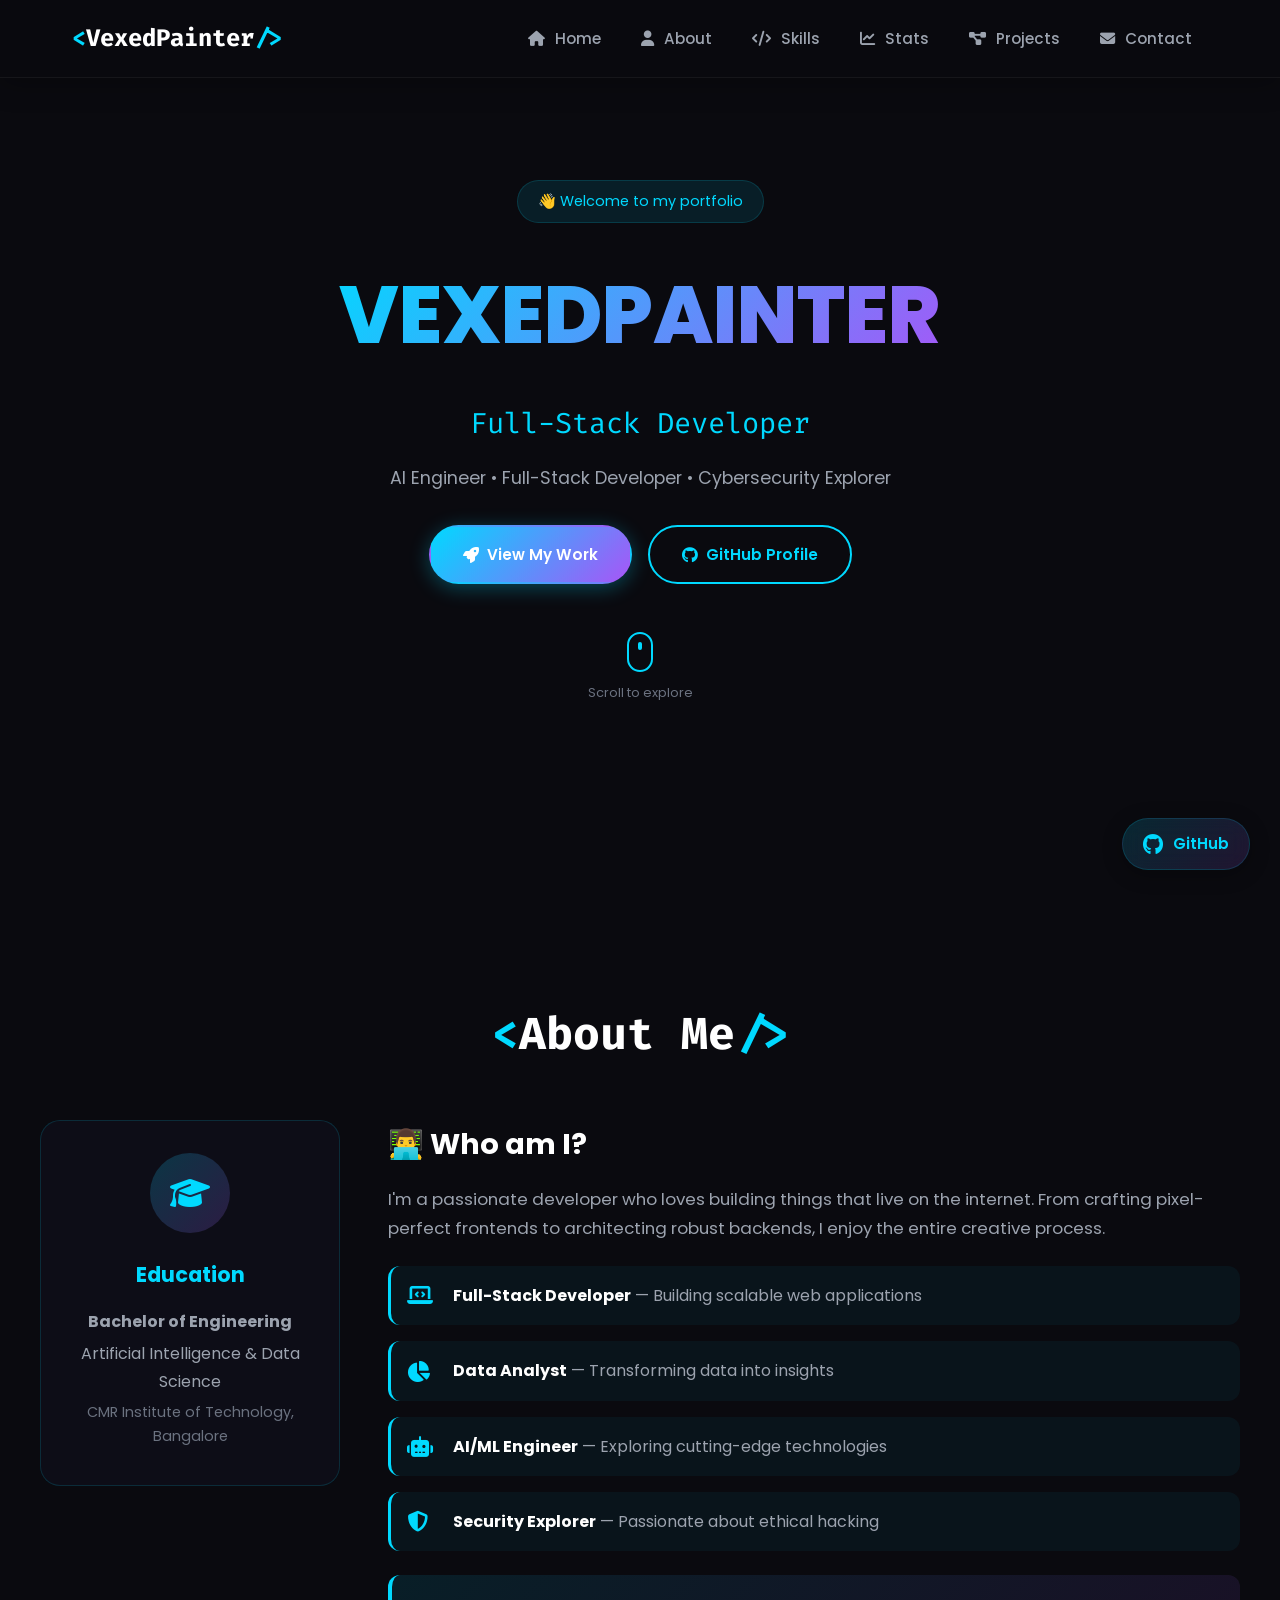
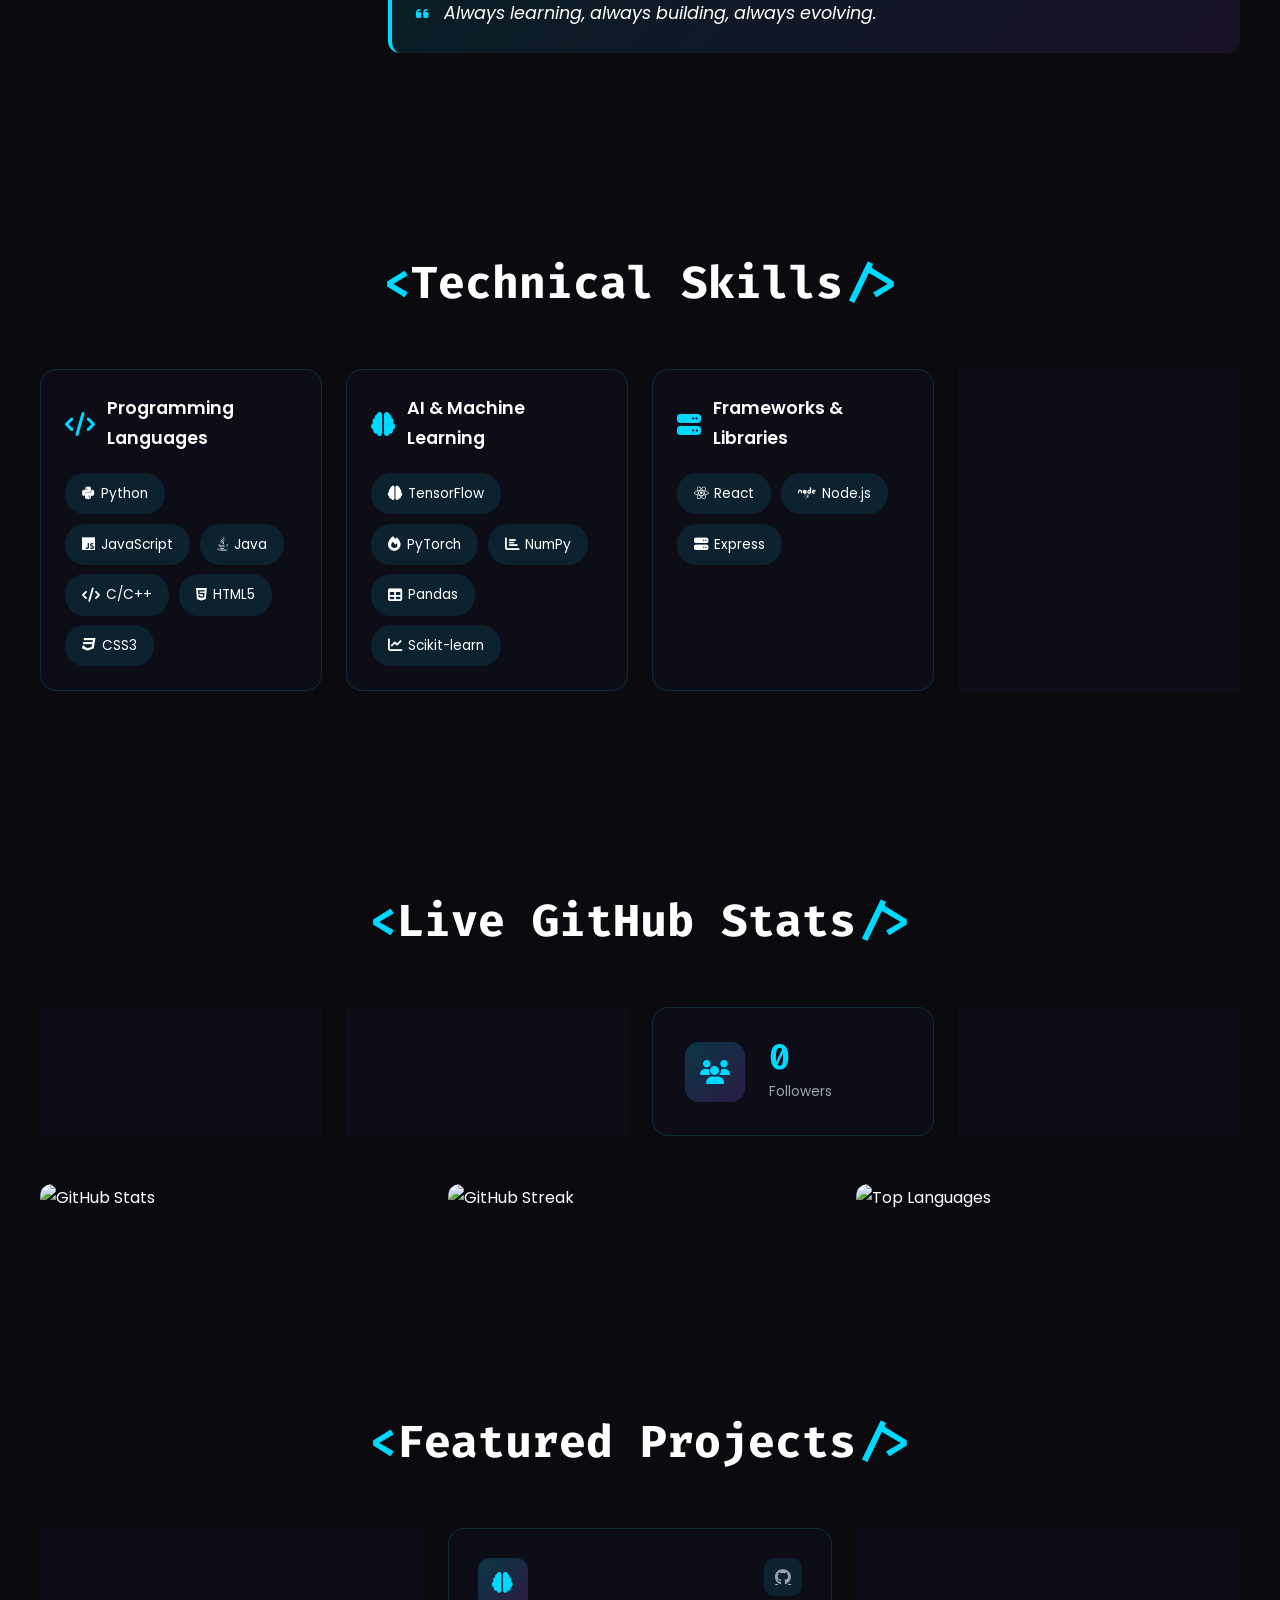
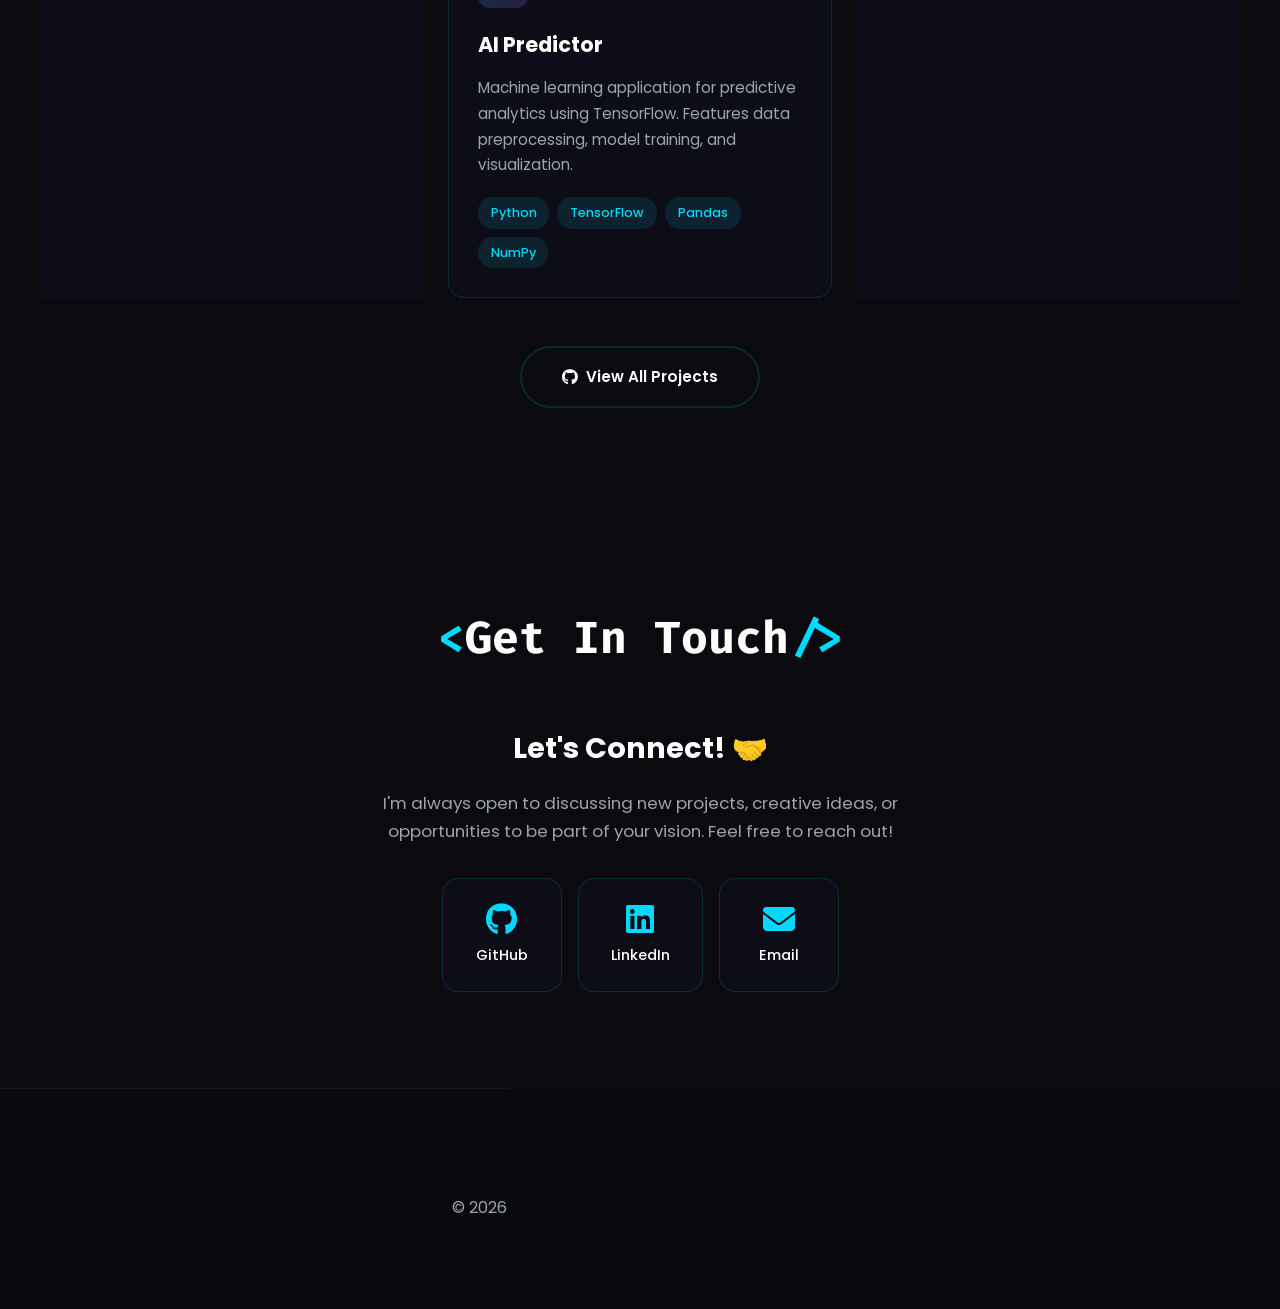
==== commit 706c46b5: "Add files via upload" ====
--- a/portfolio/index.html
+++ b/portfolio/index.html
@@ -1,224 +1,501 @@
-<!DOCTYPE html>
-<html lang="en">
-<head>
-    <meta charset="UTF-8">
-    <meta name="viewport" content="width=device-width, initial-scale=1.0">
-    <meta name="description" content="VexedPainter - AI Engineer, Full-Stack Developer, Cybersecurity Explorer">
-    <title>VexedPainter | Professional Portfolio</title>
-    <link rel="stylesheet" href="style.css">
-    <script src="https://cdn.jsdelivr.net/particles.js/2.0.0/particles.min.js"></script>
-    <link rel="stylesheet" href="https://cdnjs.cloudflare.com/ajax/libs/font-awesome/6.4.0/css/all.min.css">
-    <link href="https://fonts.googleapis.com/css2?family=Poppins:wght@300;400;600;700&family=Fira+Code&display=swap" rel="stylesheet">
-</head>
-<body>
-    <div id="particles-js"></div>
-
-    <nav class="navbar">
-        <div class="nav-container">
-            <a href="#home" class="logo"><span class="code-bracket">&lt;</span>VexedPainter<span class="code-bracket">/&gt;</span></a>
-            <div class="nav-menu" id="navMenu">
-                <a href="#home" class="nav-link"><i class="fas fa-home"></i> Home</a>
-                <a href="#about" class="nav-link"><i class="fas fa-user"></i> About</a>
-                <a href="#skills" class="nav-link"><i class="fas fa-code"></i> Skills</a>
-                <a href="#stats" class="nav-link"><i class="fas fa-chart-line"></i> Stats</a>
-                <a href="#projects" class="nav-link"><i class="fas fa-project-diagram"></i> Projects</a>
-                <a href="#contact" class="nav-link"><i class="fas fa-envelope"></i> Contact</a>
-            </div>
-            <button class="hamburger" id="hamburger">
-                <span class="bar"></span>
-                <span class="bar"></span>
-                <span class="bar"></span>
-            </button>
-        </div>
-    </nav>
-
-    <section id="home" class="hero">
-        <div class="hero-content">
-            <h1 class="glitch" data-text="VEXEDPAINTER">VEXEDPAINTER</h1>
-            <p class="typed-text">Full-Stack Developer</p>
-            <p class="subtitle">AI Engineer | Full-Stack Developer | Cybersecurity Explorer</p>
-            <div class="hero-buttons">
-                <a href="#projects" class="btn btn-primary"><i class="fas fa-briefcase"></i> View My Work</a>
-                <a href="https://github.com/VexedPainter" class="btn btn-secondary"><i class="fab fa-github"></i> GitHub Profile</a>
-            </div>
-        </div>
-    </section>
-
-    <section id="about" class="section about-section">
-        <div class="container">
-            <h2 class="section-title"><span class="code-bracket">&lt;</span>About Me<span class="code-bracket">/&gt;</span></h2>
-            <div class="about-content">
-                <div class="about-text">
-                    <h3>👨‍💻 AI & Data Science Engineer</h3>
-                    <p>🎓 Bachelor of Engineering in <strong>Artificial Intelligence & Data Science</strong></p>
-                    <p>🏫 CMR Institute of Technology, Bangalore</p>
-                    <br>
-                    <p>💻 <strong>Full-Stack Developer</strong> | Building scalable web applications</p>
-                    <p>📊 <strong>Data Analyst</strong> | Transforming raw data into actionable insights</p>
-                    <p>🔐 <strong>Security Explorer</strong> | Passionate about ethical hacking</p>
-                    <br>
-                    <p>🚀 Currently exploring cutting-edge <strong>AI/ML technologies</strong></p>
-                    <p>🎯 Always learning, always building, always evolving</p>
-                </div>
-            </div>
-        </div>
-    </section>
-
-    <section id="skills" class="section skills-section">
-        <div class="container">
-            <h2 class="section-title"><span class="code-bracket">&lt;</span>Technical Skills<span class="code-bracket">/&gt;</span></h2>
-            <div class="skills-grid">
-                <div class="skill-category">
-                    <h3>💻 Programming</h3>
-                    <div class="skill-items">
-                        <span class="skill-badge"><i class="fab fa-python"></i> Python</span>
-                        <span class="skill-badge"><i class="fab fa-js"></i> JavaScript</span>
-                        <span class="skill-badge"><i class="fab fa-java"></i> Java</span>
-                        <span class="skill-badge"><i class="fab fa-c"></i> C/C++</span>
-                        <span class="skill-badge"><i class="fab fa-html5"></i> HTML5</span>
-                        <span class="skill-badge"><i class="fab fa-css3"></i> CSS3</span>
-                    </div>
-                </div>
-                <div class="skill-category">
-                    <h3>🧠 AI/ML</h3>
-                    <div class="skill-items">
-                        <span class="skill-badge"><i class="fas fa-brain"></i> TensorFlow</span>
-                        <span class="skill-badge"><i class="fas fa-fire"></i> PyTorch</span>
-                        <span class="skill-badge"><i class="fas fa-chart-bar"></i> NumPy</span>
-                        <span class="skill-badge"><i class="fas fa-table"></i> Pandas</span>
-                    </div>
-                </div>
-                <div class="skill-category">
-                    <h3>📦 Databases</h3>
-                    <div class="skill-items">
-                        <span class="skill-badge"><i class="fas fa-database"></i> MongoDB</span>
-                        <span class="skill-badge"><i class="fas fa-database"></i> MySQL</span>
-                    </div>
-                </div>
-                <div class="skill-category">
-                    <h3>🔒 Other</h3>
-                    <div class="skill-items">
-                        <span class="skill-badge"><i class="fas fa-shield-alt"></i> Cybersecurity</span>
-                        <span class="skill-badge"><i class="fas fa-robot"></i> ML/AI</span>
-                    </div>
-                </div>
-            </div>
-        </div>
-    </section>
-
-    <section id="stats" class="section stats-section">
-        <div class="container">
-            <h2 class="section-title"><span class="code-bracket">&lt;</span>Live GitHub Stats<span class="code-bracket">/&gt;</span></h2>
-            <div class="stats-grid">
-                <div class="stat-card">
-                    <div class="stat-icon"><i class="fas fa-code-branch"></i></div>
-                    <div class="stat-content">
-                        <h3>Public Repos</h3>
-                        <p class="stat-value" id="github-repos">...</p>
-                    </div>
-                </div>
-                <div class="stat-card">
-                    <div class="stat-icon"><i class="fas fa-star"></i></div>
-                    <div class="stat-content">
-                        <h3>Total Stars</h3>
-                        <p class="stat-value" id="github-stars">...</p>
-                    </div>
-                </div>
-                <div class="stat-card">
-                    <div class="stat-icon"><i class="fas fa-users"></i></div>
-                    <div class="stat-content">
-                        <h3>Followers</h3>
-                        <p class="stat-value" id="github-followers">...</p>
-                    </div>
-                </div>
-                <div class="stat-card">
-                    <div class="stat-icon"><i class="fas fa-fire"></i></div>
-                    <div class="stat-content">
-                        <h3>Total Commits</h3>
-                        <p class="stat-value" id="github-commits">15+</p>
-                    </div>
-                </div>
-            </div>
-            <div class="github-stats-images">
-                <img src="https://github-readme-stats.vercel.app/api?username=VexedPainter&show_icons=true&theme=radical&hide_border=true&bg_color=0a0a23&title_color=00d9ff&icon_color=00d9ff&text_color=ffffff" alt="GitHub Stats">
-                <img src="https://github-readme-streak-stats.herokuapp.com?user=VexedPainter&theme=radical&hide_border=true&background=0a0a23&ring=00d9ff&fire=00d9ff&currStreakLabel=00d9ff" alt="GitHub Streak">
-                <img src="https://github-readme-stats.vercel.app/api/top-langs/?username=VexedPainter&layout=compact&theme=radical&hide_border=true&bg_color=0a0a23&title_color=00d9ff&text_color=ffffff" alt="Top Languages">
-            </div>
-        </div>
-    </section>
-
-    <section id="projects" class="section projects-section">
-        <div class="container">
-            <h2 class="section-title"><span class="code-bracket">&lt;</span>Featured Projects<span class="code-bracket">/&gt;</span></h2>
-            <div class="projects-grid">
-                <div class="project-card">
-                    <div class="project-header">
-                        <i class="fas fa-folder-open"></i>
-                        <div class="project-links">
-                            <a href="https://github.com/VexedPainter" target="_blank"><i class="fab fa-github"></i></a>
-                        </div>
-                    </div>
-                    <h3>AI Predictor</h3>
-                    <p>Machine learning application for predictive analytics</p>
-                    <div class="project-tech">
-                        <span>Python</span>
-                        <span>TensorFlow</span>
-                        <span>JavaScript</span>
-                    </div>
-                </div>
-                <div class="project-card">
-                    <div class="project-header">
-                        <i class="fas fa-folder-open"></i>
-                        <div class="project-links">
-                            <a href="https://github.com/VexedPainter" target="_blank"><i class="fab fa-github"></i></a>
-                        </div>
-                    </div>
-                    <h3>RockBee Alert System</h3>
-                    <p>IoT-based colony monitoring system</p>
-                    <div class="project-tech">
-                        <span>IoT</span>
-                        <span>Python</span>
-                        <span>Arduino</span>
-                    </div>
-                </div>
-                <div class="project-card">
-                    <div class="project-header">
-                        <i class="fas fa-folder-open"></i>
-                        <div class="project-links">
-                            <a href="https://github.com/VexedPainter/VexedPainter" target="_blank"><i class="fab fa-github"></i></a>
-                        </div>
-                    </div>
-                    <h3>Portfolio Website</h3>
-                    <p>Auto-updating portfolio with GitHub API integration</p>
-                    <div class="project-tech">
-                        <span>HTML</span>
-                        <span>CSS</span>
-                        <span>JavaScript</span>
-                    </div>
-                </div>
-            </div>
-        </div>
-    </section>
-
-    <section id="contact" class="section contact-section">
-        <div class="container">
-            <h2 class="section-title"><span class="code-bracket">&lt;</span>Get In Touch<span class="code-bracket">/&gt;</span></h2>
-            <div class="contact-content">
-                <p class="contact-text">Let's Connect!</p>
-                <p>I'm always open to discussing new projects, creative ideas or opportunities to be part of your vision.</p>
-                <div class="social-links">
-                    <a href="https://github.com/VexedPainter" target="_blank" class="social-link"><i class="fab fa-github"></i></a>
-                    <a href="https://linkedin.com/in/vexedpainter" target="_blank" class="social-link"><i class="fab fa-linkedin"></i></a>
-                    <a href="mailto:your.email@example.com" class="social-link"><i class="fas fa-envelope"></i></a>
-                </div>
-            </div>
-        </div>
-    </section>
-
-    <footer>
-        <p>&copy; 2026 VexedPainter | Built with 💙 | <span id="last-update">Last updated: Loading...</span></p>
-    </footer>
-
-    <script src="script.js"></script>
-</body>
-</html>
+<!doctype html>
+<html lang="en">
+  <head>
+    <meta charset="UTF-8" />
+    <meta name="viewport" content="width=device-width, initial-scale=1.0" />
+    <meta
+      name="description"
+      content="VexedPainter - AI Engineer, Full-Stack Developer & Cybersecurity Explorer. Building scalable web applications and intelligent systems."
+    />
+    <meta
+      name="keywords"
+      content="VexedPainter, Full-Stack Developer, AI Engineer, Data Scientist, Portfolio, Web Developer"
+    />
+    <meta name="author" content="VexedPainter" />
+    <meta property="og:title" content="VexedPainter | Professional Portfolio" />
+    <meta
+      property="og:description"
+      content="AI Engineer, Full-Stack Developer & Cybersecurity Explorer"
+    />
+    <meta property="og:type" content="website" />
+    <meta
+      property="og:url"
+      content="https://vexedpainter.github.io/VexedPainter/portfolio/"
+    />
+    <meta name="theme-color" content="#00d9ff" />
+    <title>VexedPainter | Professional Portfolio</title>
+    <link rel="stylesheet" href="style.css" />
+    <script src="https://cdn.jsdelivr.net/particles.js/2.0.0/particles.min.js"></script>
+    <link
+      rel="stylesheet"
+      href="https://cdnjs.cloudflare.com/ajax/libs/font-awesome/6.4.0/css/all.min.css"
+    />
+    <link
+      href="https://fonts.googleapis.com/css2?family=Poppins:wght@300;400;500;600;700;800&family=Fira+Code:wght@400;500;600&display=swap"
+      rel="stylesheet"
+    />
+  </head>
+  <body>
+    <div id="particles-js"></div>
+
+    <!-- Floating GitHub Button -->
+    <a
+      href="https://github.com/VexedPainter"
+      target="_blank"
+      class="floating-github"
+      aria-label="View on GitHub"
+    >
+      <i class="fab fa-github"></i>
+      <span>GitHub</span>
+    </a>
+
+    <nav class="navbar">
+      <div class="nav-container">
+        <a href="#home" class="logo"
+          ><span class="code-bracket">&lt;</span>VexedPainter<span
+            class="code-bracket"
+            >/&gt;</span
+          ></a
+        >
+        <div class="nav-menu" id="navMenu">
+          <a href="#home" class="nav-link"><i class="fas fa-home"></i> Home</a>
+          <a href="#about" class="nav-link"
+            ><i class="fas fa-user"></i> About</a
+          >
+          <a href="#skills" class="nav-link"
+            ><i class="fas fa-code"></i> Skills</a
+          >
+          <a href="#stats" class="nav-link"
+            ><i class="fas fa-chart-line"></i> Stats</a
+          >
+          <a href="#projects" class="nav-link"
+            ><i class="fas fa-project-diagram"></i> Projects</a
+          >
+          <a href="#contact" class="nav-link"
+            ><i class="fas fa-envelope"></i> Contact</a
+          >
+        </div>
+        <button class="hamburger" id="hamburger" aria-label="Toggle navigation">
+          <span class="bar"></span>
+          <span class="bar"></span>
+          <span class="bar"></span>
+        </button>
+      </div>
+    </nav>
+
+    <section id="home" class="hero">
+      <div class="hero-content reveal">
+        <div class="hero-badge">👋 Welcome to my portfolio</div>
+        <h1 class="glitch" data-text="VEXEDPAINTER">VEXEDPAINTER</h1>
+        <p class="typed-text">Full-Stack Developer</p>
+        <p class="subtitle">
+          AI Engineer • Full-Stack Developer • Cybersecurity Explorer
+        </p>
+        <div class="hero-buttons">
+          <a href="#projects" class="btn btn-primary"
+            ><i class="fas fa-rocket"></i> View My Work</a
+          >
+          <a
+            href="https://github.com/VexedPainter"
+            target="_blank"
+            class="btn btn-secondary"
+            ><i class="fab fa-github"></i> GitHub Profile</a
+          >
+        </div>
+        <div class="scroll-indicator">
+          <div class="mouse"></div>
+          <span>Scroll to explore</span>
+        </div>
+      </div>
+    </section>
+
+    <section id="about" class="section about-section">
+      <div class="container">
+        <h2 class="section-title reveal">
+          <span class="code-bracket">&lt;</span>About Me<span
+            class="code-bracket"
+            >/&gt;</span
+          >
+        </h2>
+        <div class="about-content">
+          <div class="about-card reveal">
+            <div class="about-icon"><i class="fas fa-graduation-cap"></i></div>
+            <h3>Education</h3>
+            <p><strong>Bachelor of Engineering</strong></p>
+            <p>Artificial Intelligence & Data Science</p>
+            <p class="text-muted">CMR Institute of Technology, Bangalore</p>
+          </div>
+          <div class="about-text reveal">
+            <h3>👨‍💻 Who am I?</h3>
+            <p>
+              I'm a passionate developer who loves building things that live on
+              the internet. From crafting pixel-perfect frontends to
+              architecting robust backends, I enjoy the entire creative process.
+            </p>
+            <div class="about-highlights">
+              <div class="highlight-item">
+                <i class="fas fa-laptop-code"></i>
+                <span
+                  ><strong>Full-Stack Developer</strong> — Building scalable web
+                  applications</span
+                >
+              </div>
+              <div class="highlight-item">
+                <i class="fas fa-chart-pie"></i>
+                <span
+                  ><strong>Data Analyst</strong> — Transforming data into
+                  insights</span
+                >
+              </div>
+              <div class="highlight-item">
+                <i class="fas fa-robot"></i>
+                <span
+                  ><strong>AI/ML Engineer</strong> — Exploring cutting-edge
+                  technologies</span
+                >
+              </div>
+              <div class="highlight-item">
+                <i class="fas fa-shield-alt"></i>
+                <span
+                  ><strong>Security Explorer</strong> — Passionate about ethical
+                  hacking</span
+                >
+              </div>
+            </div>
+            <blockquote class="about-quote">
+              <i class="fas fa-quote-left"></i>
+              Always learning, always building, always evolving.
+            </blockquote>
+          </div>
+        </div>
+      </div>
+    </section>
+
+    <section id="skills" class="section skills-section">
+      <div class="container">
+        <h2 class="section-title reveal">
+          <span class="code-bracket">&lt;</span>Technical Skills<span
+            class="code-bracket"
+            >/&gt;</span
+          >
+        </h2>
+        <div class="skills-grid">
+          <div class="skill-category reveal">
+            <div class="skill-header">
+              <i class="fas fa-code"></i>
+              <h3>Programming Languages</h3>
+            </div>
+            <div class="skill-items">
+              <span class="skill-badge"
+                ><i class="fab fa-python"></i> Python</span
+              >
+              <span class="skill-badge"
+                ><i class="fab fa-js"></i> JavaScript</span
+              >
+              <span class="skill-badge"><i class="fab fa-java"></i> Java</span>
+              <span class="skill-badge"><i class="fas fa-code"></i> C/C++</span>
+              <span class="skill-badge"
+                ><i class="fab fa-html5"></i> HTML5</span
+              >
+              <span class="skill-badge"><i class="fab fa-css3"></i> CSS3</span>
+            </div>
+          </div>
+          <div class="skill-category reveal">
+            <div class="skill-header">
+              <i class="fas fa-brain"></i>
+              <h3>AI & Machine Learning</h3>
+            </div>
+            <div class="skill-items">
+              <span class="skill-badge"
+                ><i class="fas fa-brain"></i> TensorFlow</span
+              >
+              <span class="skill-badge"
+                ><i class="fas fa-fire"></i> PyTorch</span
+              >
+              <span class="skill-badge"
+                ><i class="fas fa-chart-bar"></i> NumPy</span
+              >
+              <span class="skill-badge"
+                ><i class="fas fa-table"></i> Pandas</span
+              >
+              <span class="skill-badge"
+                ><i class="fas fa-chart-line"></i> Scikit-learn</span
+              >
+            </div>
+          </div>
+          <div class="skill-category reveal">
+            <div class="skill-header">
+              <i class="fas fa-server"></i>
+              <h3>Frameworks & Libraries</h3>
+            </div>
+            <div class="skill-items">
+              <span class="skill-badge"
+                ><i class="fab fa-react"></i> React</span
+              >
+              <span class="skill-badge"
+                ><i class="fab fa-node"></i> Node.js</span
+              >
+              <span class="skill-badge"
+                ><i class="fas fa-server"></i> Express</span
+              >
+            </div>
+          </div>
+          <div class="skill-category reveal">
+            <div class="skill-header">
+              <i class="fas fa-database"></i>
+              <h3>Databases & Tools</h3>
+            </div>
+            <div class="skill-items">
+              <span class="skill-badge"
+                ><i class="fas fa-database"></i> MongoDB</span
+              >
+              <span class="skill-badge"
+                ><i class="fas fa-database"></i> MySQL</span
+              >
+              <span class="skill-badge"
+                ><i class="fab fa-git-alt"></i> Git</span
+              >
+              <span class="skill-badge"
+                ><i class="fab fa-github"></i> GitHub</span
+              >
+              <span class="skill-badge"
+                ><i class="fas fa-code"></i> VS Code</span
+              >
+            </div>
+          </div>
+        </div>
+      </div>
+    </section>
+
+    <section id="stats" class="section stats-section">
+      <div class="container">
+        <h2 class="section-title reveal">
+          <span class="code-bracket">&lt;</span>Live GitHub Stats<span
+            class="code-bracket"
+            >/&gt;</span
+          >
+        </h2>
+        <div class="stats-grid reveal">
+          <div class="stat-card">
+            <div class="stat-icon"><i class="fas fa-folder-open"></i></div>
+            <div class="stat-content">
+              <p class="stat-value" id="github-repos">
+                <span class="loading-dots">...</span>
+              </p>
+              <h3>Public Repos</h3>
+            </div>
+          </div>
+          <div class="stat-card">
+            <div class="stat-icon"><i class="fas fa-star"></i></div>
+            <div class="stat-content">
+              <p class="stat-value" id="github-stars">
+                <span class="loading-dots">...</span>
+              </p>
+              <h3>Total Stars</h3>
+            </div>
+          </div>
+          <div class="stat-card">
+            <div class="stat-icon"><i class="fas fa-users"></i></div>
+            <div class="stat-content">
+              <p class="stat-value" id="github-followers">
+                <span class="loading-dots">...</span>
+              </p>
+              <h3>Followers</h3>
+            </div>
+          </div>
+          <div class="stat-card">
+            <div class="stat-icon"><i class="fas fa-code-commit"></i></div>
+            <div class="stat-content">
+              <p class="stat-value" id="github-commits">15+</p>
+              <h3>Total Commits</h3>
+            </div>
+          </div>
+        </div>
+        <div class="github-stats-images reveal">
+          <img
+            src="https://github-readme-stats.vercel.app/api?username=VexedPainter&show_icons=true&theme=radical&hide_border=true&bg_color=0a0a23&title_color=00d9ff&icon_color=00d9ff&text_color=ffffff"
+            alt="GitHub Stats"
+            loading="lazy"
+          />
+          <img
+            src="https://github-readme-streak-stats.herokuapp.com?user=VexedPainter&theme=radical&hide_border=true&background=0a0a23&ring=00d9ff&fire=00d9ff&currStreakLabel=00d9ff"
+            alt="GitHub Streak"
+            loading="lazy"
+          />
+          <img
+            src="https://github-readme-stats.vercel.app/api/top-langs/?username=VexedPainter&layout=compact&theme=radical&hide_border=true&bg_color=0a0a23&title_color=00d9ff&text_color=ffffff"
+            alt="Top Languages"
+            loading="lazy"
+          />
+        </div>
+      </div>
+    </section>
+
+    <section id="projects" class="section projects-section">
+      <div class="container">
+        <h2 class="section-title reveal">
+          <span class="code-bracket">&lt;</span>Featured Projects<span
+            class="code-bracket"
+            >/&gt;</span
+          >
+        </h2>
+        <div class="projects-grid">
+          <div class="project-card reveal">
+            <div class="project-header">
+              <div class="project-icon"><i class="fas fa-globe"></i></div>
+              <div class="project-links">
+                <a
+                  href="https://vexedpainter.github.io/VexedPainter/portfolio/"
+                  target="_blank"
+                  title="Live Demo"
+                  ><i class="fas fa-external-link-alt"></i
+                ></a>
+                <a
+                  href="https://github.com/VexedPainter/VexedPainter"
+                  target="_blank"
+                  title="View Code"
+                  ><i class="fab fa-github"></i
+                ></a>
+              </div>
+            </div>
+            <h3>Portfolio Website</h3>
+            <p>
+              Auto-updating portfolio with particles.js animations, GitHub API
+              integration, and dynamic stats visualization. Check it out!
+            </p>
+            <div class="project-tech">
+              <span>HTML5</span>
+              <span>CSS3</span>
+              <span>JavaScript</span>
+              <span>particles.js</span>
+            </div>
+          </div>
+          <div class="project-card reveal">
+            <div class="project-header">
+              <div class="project-icon"><i class="fas fa-brain"></i></div>
+              <div class="project-links">
+                <a
+                  href="https://github.com/VexedPainter"
+                  target="_blank"
+                  title="View Code"
+                  ><i class="fab fa-github"></i
+                ></a>
+              </div>
+            </div>
+            <h3>AI Predictor</h3>
+            <p>
+              Machine learning application for predictive analytics using
+              TensorFlow. Features data preprocessing, model training, and
+              visualization.
+            </p>
+            <div class="project-tech">
+              <span>Python</span>
+              <span>TensorFlow</span>
+              <span>Pandas</span>
+              <span>NumPy</span>
+            </div>
+          </div>
+          <div class="project-card reveal">
+            <div class="project-header">
+              <div class="project-icon"><i class="fas fa-microchip"></i></div>
+              <div class="project-links">
+                <a
+                  href="https://github.com/VexedPainter"
+                  target="_blank"
+                  title="View Code"
+                  ><i class="fab fa-github"></i
+                ></a>
+              </div>
+            </div>
+            <h3>RockBee Alert System</h3>
+            <p>
+              IoT-based colony monitoring system with real-time alerts. Monitors
+              environmental conditions and sends notifications via SMS/email.
+            </p>
+            <div class="project-tech">
+              <span>Python</span>
+              <span>Arduino</span>
+              <span>IoT</span>
+              <span>Sensors</span>
+            </div>
+          </div>
+        </div>
+        <div class="projects-cta reveal">
+          <a
+            href="https://github.com/VexedPainter?tab=repositories"
+            target="_blank"
+            class="btn btn-outline"
+          >
+            <i class="fab fa-github"></i> View All Projects
+          </a>
+        </div>
+      </div>
+    </section>
+
+    <section id="contact" class="section contact-section">
+      <div class="container">
+        <h2 class="section-title reveal">
+          <span class="code-bracket">&lt;</span>Get In Touch<span
+            class="code-bracket"
+            >/&gt;</span
+          >
+        </h2>
+        <div class="contact-content reveal">
+          <div class="contact-text">
+            <h3>Let's Connect! 🤝</h3>
+            <p>
+              I'm always open to discussing new projects, creative ideas, or
+              opportunities to be part of your vision. Feel free to reach out!
+            </p>
+          </div>
+          <div class="social-links">
+            <a
+              href="https://github.com/VexedPainter"
+              target="_blank"
+              class="social-link"
+              aria-label="GitHub"
+            >
+              <i class="fab fa-github"></i>
+              <span>GitHub</span>
+            </a>
+            <a
+              href="https://linkedin.com/in/vexedpainter"
+              target="_blank"
+              class="social-link"
+              aria-label="LinkedIn"
+            >
+              <i class="fab fa-linkedin"></i>
+              <span>LinkedIn</span>
+            </a>
+            <a
+              href="mailto:contact@vexedpainter.dev"
+              class="social-link"
+              aria-label="Email"
+            >
+              <i class="fas fa-envelope"></i>
+              <span>Email</span>
+            </a>
+          </div>
+        </div>
+      </div>
+    </section>
+
+    <footer>
+      <div class="footer-content">
+        <div class="footer-logo">
+          <span class="code-bracket">&lt;</span>VexedPainter<span
+            class="code-bracket"
+            >/&gt;</span
+          >
+        </div>
+        <p>
+          &copy; 2026 VexedPainter | Built with <span class="heart">❤</span> and
+          lots of ☕
+        </p>
+        <p class="footer-update" id="last-update">Last updated: Loading...</p>
+      </div>
+    </footer>
+
+    <script src="script.js"></script>
+  </body>
+</html>
--- a/portfolio/style.css
+++ b/portfolio/style.css
@@ -1,401 +1,1040 @@
-/* VexedPainter Portfolio - Professional Auto-Updating Website */
-/* Modern Dark Theme with Glassmorphism & Animations */
-
-* {
-    margin: 0;
-    padding: 0;
-    box-sizing: border-box;
-}
-
-:root {
-    --primary: #00d9ff;
-    --secondary: #a855f7;
-    --accent: #10b981;
-    --bg-dark: #0a0a0f;
-    --bg-card: rgba(15, 15, 25, 0.8);
-    --text: #ffffff;
-    --text-gray: #9ca3af;
-}
-
-body {
-    font-family: 'Poppins', sans-serif;
-    background: var(--bg-dark);
-    color: var(--text);
-    overflow-x: hidden;
-    line-height: 1.6;
-}
-
-/* Particles Background */
-#particles-js {
-    position: fixed;
-    width: 100%;
-    height: 100%;
-    top: 0;
-    left: 0;
-    z-index: -1;
-}
-
-/* Navbar */
-.navbar {
-    position: fixed;
-    top: 0;
-    width: 100%;
-    background: rgba(10, 10, 15, 0.9);
-    backdrop-filter: blur(10px);
-    padding: 1rem 0;
-    z-index: 1000;
-    box-shadow: 0 4px 30px rgba(0, 0, 0, 0.5);
-}
-
-.nav-container {
-    max-width: 1200px;
-    margin: 0 auto;
-    display: flex;
-    justify-content: space-between;
-    align-items: center;
-    padding: 0 2rem;
-}
-
-.logo {
-    font-size: 1.5rem;
-    font-weight: 700;
-    color: var(--text);
-    text-decoration: none;
-    font-family: 'Fira Code', monospace;
-}
-
-.code-bracket {
-    color: var(--primary);
-}
-
-.nav-menu {
-    display: flex;
-    gap: 2rem;
-}
-
-.nav-link {
-    color: var(--text);
-    text-decoration: none;
-    font-weight: 500;
-    transition: all 0.3s;
-    padding: 0.5rem 1rem;
-    border-radius: 8px;
-}
-
-.nav-link:hover {
-    color: var(--primary);
-    background: rgba(0, 217, 255, 0.1);
-}
-
-/* Hero Section */
-.hero {
-    min-height: 100vh;
-    display: flex;
-    align-items: center;
-    justify-content: center;
-    position: relative;
-    padding-top: 80px;
-}
-
-.hero-content {
-    text-align: center;
-    z-index: 1;
-}
-
-.glitch {
-    font-size: clamp(3rem, 8vw, 6rem);
-    font-weight: 900;
-    text-transform: uppercase;
-    position: relative;
-    text-shadow: 0 0 20px var(--primary);
-    animation: glitch 5s infinite;
-}
-
-@keyframes glitch {
-    0%, 100% { transform: translate(0); }
-    20% { transform: translate(-2px, 2px); }
-    40% { transform: translate(-2px, -2px); }
-    60% { transform: translate(2px, 2px); }
-    80% { transform: translate(2px, -2px); }
-}
-
-.typing-container {
-    font-size: 1.5rem;
-    color: var(--primary);
-    margin: 1rem 0;
-    min-height: 50px;
-}
-
-.cursor {
-    animation: blink 1s infinite;
-}
-
-@keyframes blink {
-    0%, 50% { opacity: 1; }
-    51%, 100% { opacity: 0; }
-}
-
-.hero-subtitle {
-    font-size: 1.2rem;
-    color: var(--text-gray);
-    margin: 1rem 0;
-}
-
-/* Buttons */
-.btn {
-    display: inline-block;
-    padding: 1rem 2rem;
-    margin: 0.5rem;
-    border-radius: 50px;
-    text-decoration: none;
-    font-weight: 600;
-    transition: all 0.3s;
-    border: 2px solid transparent;
-}
-
-.btn-primary {
-    background: linear-gradient(135deg, var(--primary), var(--secondary));
-    color: var(--text);
-}
-
-.btn-primary:hover {
-    transform: translateY(-3px);
-    box-shadow: 0 10px 40px rgba(0, 217, 255, 0.3);
-}
-
-.btn-secondary {
-    border: 2px solid var(--primary);
-    color: var(--primary);
-}
-
-.btn-secondary:hover {
-    background: var(--primary);
-    color: var(--bg-dark);
-}
-
-/* Stats Banner */
-.stats-banner {
-    display: grid;
-    grid-template-columns: repeat(auto-fit, minmax(200px, 1fr));
-    gap: 2rem;
-    padding: 3rem 2rem;
-    background: linear-gradient(135deg, rgba(0, 217, 255, 0.1), rgba(168, 85, 247, 0.1));
-}
-
-.stat-item {
-    text-align: center;
-    padding: 2rem;
-}
-
-.stat-item i {
-    font-size: 2.5rem;
-    color: var(--primary);
-    margin-bottom: 1rem;
-}
-
-.stat-value {
-    display: block;
-    font-size: 2.5rem;
-    font-weight: 700;
-    color: var(--text);
-    margin: 0.5rem 0;
-}
-
-.stat-label {
-    color: var(--text-gray);
-    font-size: 0.9rem;
-}
-
-/* Sections */
-section {
-    padding: 5rem 2rem;
-}
-
-.container {
-    max-width: 1200px;
-    margin: 0 auto;
-}
-
-.section-title {
-    font-size: clamp(2rem, 5vw, 3rem);
-    text-align: center;
-    margin-bottom: 3rem;
-    font-family: 'Fira Code', monospace;
-}
-
-/* Glassmorphism Cards */
-.glass {
-    background: var(--bg-card);
-    backdrop-filter: blur(10px);
-    border: 1px solid rgba(255, 255, 255, 0.1);
-    border-radius: 20px;
-    padding: 2rem;
-    box-shadow: 0 8px 32px rgba(0, 0, 0, 0.3);
-}
-
-/* About Section */
-.about-content {
-    display: grid;
-    grid-template-columns: 1fr 2fr;
-    gap: 3rem;
-    align-items: center;
-}
-
-.image-wrapper {
-    position: relative;
-    border-radius: 20px;
-    overflow: hidden;
-}
-
-.image-wrapper img {
-    width: 100%;
-    display: block;
-    border-radius: 20px;
-}
-
-.about-text h3 {
-    font-size: 2rem;
-    margin-bottom: 1rem;
-}
-
-.highlight {
-    color: var(--primary);
-}
-
-.about-text p {
-    margin: 1rem 0;
-    line-height: 1.8;
-}
-
-/* Skills */
-.skills-grid {
-    display: grid;
-    grid-template-columns: repeat(auto-fit, minmax(300px, 1fr));
-    gap: 2rem;
-}
-
-.skill-category {
-    background: var(--bg-card);
-    border-radius: 15px;
-    padding: 2rem;
-    border: 1px solid rgba(0, 217, 255, 0.2);
-    transition: all 0.3s;
-}
-
-.skill-category:hover {
-    transform: translateY(-5px);
-    border-color: var(--primary);
-}
-
-.skill-category h3 {
-    margin-bottom: 1.5rem;
-    color: var(--primary);
-}
-
-.skill-items {
-    display: flex;
-    flex-wrap: wrap;
-    gap: 1rem;
-}
-
-.skill-item {
-    background: rgba(0, 217, 255, 0.1);
-    padding: 0.5rem 1rem;
-    border-radius: 20px;
-    font-size: 0.9rem;
-    transition: all 0.3s;
-}
-
-.skill-item:hover {
-    background: var(--primary);
-    color: var(--bg-dark);
-    transform: scale(1.05);
-}
-
-/* Stats Grid */
-.stats-grid {
-    display: grid;
-    grid-template-columns: repeat(auto-fit, minmax(250px, 1fr));
-    gap: 2rem;
-}
-
-.stat-card {
-    min-height: 300px;
-    display: flex;
-    flex-direction: column;
-    justify-content: center;
-    transition: all 0.3s;
-}
-
-.stat-card:hover {
-    transform: translateY(-10px);
-}
-
-.streak-info {
-    text-align: center;
-    padding: 2rem;
-}
-
-.streak-number {
-    font-size: 4rem;
-    font-weight: 900;
-    background: linear-gradient(135deg, var(--primary), var(--secondary));
-    -webkit-background-clip: text;
-    background-clip: text;
-    -webkit-text-fill-color: transparent;
-}
-
-/* Projects */
-.projects-grid {
-    display: grid;
-    grid-template-columns: repeat(auto-fit, minmax(300px, 1fr));
-    gap: 2rem;
-}
-
-/* Contact */
-.contact-content {
-    text-align: center;
-    max-width: 600px;
-    margin: 0 auto;
-}
-
-.social-links {
-    display: flex;
-    justify-content: center;
-    gap: 1.5rem;
-    margin-top: 2rem;
-}
-
-.social-link {
-    width: 50px;
-    height: 50px;
-    display: flex;
-    align-items: center;
-    justify-content: center;
-    background: rgba(0, 217, 255, 0.1);
-    border-radius: 50%;
-    color: var(--primary);
-    font-size: 1.5rem;
-    transition: all 0.3s;
-}
-
-.social-link:hover {
-    background: var(--primary);
-    color: var(--bg-dark);
-    transform: translateY(-5px);
-}
-
-/* Footer */
-.footer {
-    text-align: center;
-    padding: 2rem;
-    background: rgba(10, 10, 15, 0.9);
-    border-top: 1px solid rgba(255, 255, 255, 0.1);
-}
-
-/* Responsive */
-@media (max-width: 768px) {
-    .nav-menu { display: none; }
-    .about-content { grid-template-columns: 1fr; }
-    .skills-grid, .stats-grid, .projects-grid { grid-template-columns: 1fr; }
-}
+/* VexedPainter Portfolio - Modern Dark Theme */
+/* Enhanced with glassmorphism, animations, and responsive design */
+
+* {
+  margin: 0;
+  padding: 0;
+  box-sizing: border-box;
+}
+
+:root {
+  --primary: #00d9ff;
+  --primary-rgb: 0, 217, 255;
+  --secondary: #a855f7;
+  --secondary-rgb: 168, 85, 247;
+  --accent: #10b981;
+  --bg-dark: #0a0a0f;
+  --bg-card: rgba(15, 15, 25, 0.85);
+  --bg-card-hover: rgba(20, 20, 35, 0.95);
+  --text: #ffffff;
+  --text-gray: #9ca3af;
+  --text-muted: #6b7280;
+  --border-color: rgba(0, 217, 255, 0.15);
+  --transition-fast: 0.2s ease;
+  --transition-medium: 0.3s ease;
+  --transition-slow: 0.5s ease;
+}
+
+html {
+  scroll-behavior: smooth;
+}
+
+body {
+  font-family: "Poppins", sans-serif;
+  background: var(--bg-dark);
+  color: var(--text);
+  overflow-x: hidden;
+  line-height: 1.7;
+}
+
+/* Particles Background */
+#particles-js {
+  position: fixed;
+  width: 100%;
+  height: 100%;
+  top: 0;
+  left: 0;
+  z-index: -1;
+}
+
+/* Selection Styling */
+::selection {
+  background: var(--primary);
+  color: var(--bg-dark);
+}
+
+/* Floating GitHub Button */
+.floating-github {
+  position: fixed;
+  bottom: 30px;
+  right: 30px;
+  display: flex;
+  align-items: center;
+  gap: 10px;
+  padding: 12px 20px;
+  background: linear-gradient(
+    135deg,
+    rgba(var(--primary-rgb), 0.15),
+    rgba(var(--secondary-rgb), 0.15)
+  );
+  border: 1px solid var(--border-color);
+  border-radius: 50px;
+  color: var(--primary);
+  text-decoration: none;
+  font-weight: 600;
+  font-size: 0.95rem;
+  backdrop-filter: blur(10px);
+  z-index: 1001;
+  transition: all var(--transition-medium);
+  box-shadow: 0 4px 20px rgba(0, 0, 0, 0.3);
+}
+
+.floating-github:hover {
+  background: linear-gradient(135deg, var(--primary), var(--secondary));
+  color: var(--bg-dark);
+  transform: translateY(-3px) scale(1.05);
+  box-shadow: 0 8px 30px rgba(var(--primary-rgb), 0.4);
+}
+
+.floating-github i {
+  font-size: 1.3rem;
+}
+
+/* Navbar */
+.navbar {
+  position: fixed;
+  top: 0;
+  width: 100%;
+  background: rgba(10, 10, 15, 0.85);
+  backdrop-filter: blur(20px);
+  padding: 1rem 0;
+  z-index: 1000;
+  box-shadow: 0 4px 30px rgba(0, 0, 0, 0.3);
+  border-bottom: 1px solid rgba(255, 255, 255, 0.05);
+  transition: all var(--transition-medium);
+}
+
+.navbar.scrolled {
+  padding: 0.8rem 0;
+  background: rgba(10, 10, 15, 0.98);
+}
+
+.nav-container {
+  max-width: 1200px;
+  margin: 0 auto;
+  display: flex;
+  justify-content: space-between;
+  align-items: center;
+  padding: 0 2rem;
+}
+
+.logo {
+  font-size: 1.5rem;
+  font-weight: 700;
+  color: var(--text);
+  text-decoration: none;
+  font-family: "Fira Code", monospace;
+  transition: all var(--transition-fast);
+}
+
+.logo:hover {
+  color: var(--primary);
+}
+
+.code-bracket {
+  color: var(--primary);
+}
+
+.nav-menu {
+  display: flex;
+  gap: 0.5rem;
+}
+
+.nav-link {
+  color: var(--text-gray);
+  text-decoration: none;
+  font-weight: 500;
+  transition: all var(--transition-fast);
+  padding: 0.6rem 1rem;
+  border-radius: 8px;
+  font-size: 0.95rem;
+}
+
+.nav-link:hover {
+  color: var(--primary);
+  background: rgba(var(--primary-rgb), 0.1);
+}
+
+.nav-link i {
+  margin-right: 6px;
+}
+
+/* Hamburger Menu */
+.hamburger {
+  display: none;
+  flex-direction: column;
+  gap: 5px;
+  background: none;
+  border: none;
+  cursor: pointer;
+  padding: 5px;
+  z-index: 1002;
+}
+
+.bar {
+  width: 25px;
+  height: 3px;
+  background: var(--text);
+  border-radius: 3px;
+  transition: all var(--transition-medium);
+}
+
+.hamburger.active .bar:nth-child(1) {
+  transform: rotate(45deg) translate(6px, 6px);
+}
+
+.hamburger.active .bar:nth-child(2) {
+  opacity: 0;
+}
+
+.hamburger.active .bar:nth-child(3) {
+  transform: rotate(-45deg) translate(6px, -6px);
+}
+
+/* Hero Section */
+.hero {
+  min-height: 100vh;
+  display: flex;
+  align-items: center;
+  justify-content: center;
+  position: relative;
+  padding-top: 80px;
+}
+
+.hero-content {
+  text-align: center;
+  z-index: 1;
+  padding: 2rem;
+}
+
+.hero-badge {
+  display: inline-block;
+  padding: 8px 20px;
+  background: rgba(var(--primary-rgb), 0.1);
+  border: 1px solid var(--border-color);
+  border-radius: 50px;
+  font-size: 0.9rem;
+  color: var(--primary);
+  margin-bottom: 1.5rem;
+  animation: fadeInDown 0.6s ease;
+}
+
+.glitch {
+  font-size: clamp(2.5rem, 10vw, 5rem);
+  font-weight: 800;
+  text-transform: uppercase;
+  position: relative;
+  background: linear-gradient(135deg, var(--primary), var(--secondary));
+  -webkit-background-clip: text;
+  background-clip: text;
+  -webkit-text-fill-color: transparent;
+  text-shadow: none;
+  animation:
+    glitch 5s infinite,
+    fadeIn 0.8s ease;
+}
+
+@keyframes glitch {
+  0%,
+  100% {
+    transform: translate(0);
+  }
+  20% {
+    transform: translate(-2px, 2px);
+  }
+  40% {
+    transform: translate(-2px, -2px);
+  }
+  60% {
+    transform: translate(2px, 2px);
+  }
+  80% {
+    transform: translate(2px, -2px);
+  }
+}
+
+@keyframes fadeIn {
+  from {
+    opacity: 0;
+    transform: translateY(20px);
+  }
+  to {
+    opacity: 1;
+    transform: translateY(0);
+  }
+}
+
+@keyframes fadeInDown {
+  from {
+    opacity: 0;
+    transform: translateY(-20px);
+  }
+  to {
+    opacity: 1;
+    transform: translateY(0);
+  }
+}
+
+.typed-text {
+  font-size: clamp(1.2rem, 3vw, 1.8rem);
+  color: var(--primary);
+  margin: 1rem 0;
+  min-height: 40px;
+  font-family: "Fira Code", monospace;
+  animation: fadeIn 1s ease 0.3s both;
+}
+
+.subtitle {
+  font-size: 1.1rem;
+  color: var(--text-gray);
+  margin: 0.5rem 0 2rem;
+  animation: fadeIn 1s ease 0.5s both;
+}
+
+.hero-buttons {
+  display: flex;
+  justify-content: center;
+  gap: 1rem;
+  flex-wrap: wrap;
+  animation: fadeIn 1s ease 0.7s both;
+}
+
+/* Scroll Indicator */
+.scroll-indicator {
+  margin-top: 3rem;
+  display: flex;
+  flex-direction: column;
+  align-items: center;
+  gap: 10px;
+  animation: fadeIn 1s ease 1s both;
+}
+
+.mouse {
+  width: 26px;
+  height: 40px;
+  border: 2px solid var(--primary);
+  border-radius: 15px;
+  position: relative;
+}
+
+.mouse::before {
+  content: "";
+  position: absolute;
+  top: 8px;
+  left: 50%;
+  transform: translateX(-50%);
+  width: 4px;
+  height: 8px;
+  background: var(--primary);
+  border-radius: 2px;
+  animation: scroll 2s infinite;
+}
+
+@keyframes scroll {
+  0% {
+    opacity: 1;
+    top: 8px;
+  }
+  100% {
+    opacity: 0;
+    top: 22px;
+  }
+}
+
+.scroll-indicator span {
+  font-size: 0.8rem;
+  color: var(--text-muted);
+}
+
+/* Buttons */
+.btn {
+  display: inline-flex;
+  align-items: center;
+  gap: 8px;
+  padding: 0.9rem 2rem;
+  border-radius: 50px;
+  text-decoration: none;
+  font-weight: 600;
+  font-size: 0.95rem;
+  transition: all var(--transition-medium);
+  border: 2px solid transparent;
+  cursor: pointer;
+}
+
+.btn i {
+  font-size: 1rem;
+}
+
+.btn-primary {
+  background: linear-gradient(135deg, var(--primary), var(--secondary));
+  color: var(--text);
+  box-shadow: 0 4px 20px rgba(var(--primary-rgb), 0.3);
+}
+
+.btn-primary:hover {
+  transform: translateY(-3px);
+  box-shadow: 0 8px 30px rgba(var(--primary-rgb), 0.5);
+}
+
+.btn-secondary {
+  border: 2px solid var(--primary);
+  color: var(--primary);
+  background: transparent;
+}
+
+.btn-secondary:hover {
+  background: var(--primary);
+  color: var(--bg-dark);
+  box-shadow: 0 4px 20px rgba(var(--primary-rgb), 0.3);
+}
+
+.btn-outline {
+  border: 2px solid var(--border-color);
+  color: var(--text);
+  background: transparent;
+  padding: 1rem 2.5rem;
+}
+
+.btn-outline:hover {
+  border-color: var(--primary);
+  color: var(--primary);
+  background: rgba(var(--primary-rgb), 0.1);
+}
+
+/* Sections */
+section {
+  padding: 6rem 2rem;
+  position: relative;
+}
+
+.container {
+  max-width: 1200px;
+  margin: 0 auto;
+}
+
+.section-title {
+  font-size: clamp(2rem, 5vw, 2.8rem);
+  text-align: center;
+  margin-bottom: 3rem;
+  font-family: "Fira Code", monospace;
+  font-weight: 700;
+}
+
+/* Reveal Animation */
+.reveal {
+  opacity: 0;
+  transform: translateY(30px);
+  transition: all 0.8s ease;
+}
+
+.reveal.active {
+  opacity: 1;
+  transform: translateY(0);
+}
+
+/* About Section */
+.about-content {
+  display: grid;
+  grid-template-columns: 300px 1fr;
+  gap: 3rem;
+  align-items: start;
+}
+
+.about-card {
+  background: var(--bg-card);
+  backdrop-filter: blur(10px);
+  border: 1px solid var(--border-color);
+  border-radius: 20px;
+  padding: 2rem;
+  text-align: center;
+  transition: all var(--transition-medium);
+}
+
+.about-card:hover {
+  transform: translateY(-5px);
+  border-color: var(--primary);
+  box-shadow: 0 10px 40px rgba(var(--primary-rgb), 0.15);
+}
+
+.about-icon {
+  width: 80px;
+  height: 80px;
+  background: linear-gradient(
+    135deg,
+    rgba(var(--primary-rgb), 0.2),
+    rgba(var(--secondary-rgb), 0.2)
+  );
+  border-radius: 50%;
+  display: flex;
+  align-items: center;
+  justify-content: center;
+  margin: 0 auto 1.5rem;
+}
+
+.about-icon i {
+  font-size: 2rem;
+  color: var(--primary);
+}
+
+.about-card h3 {
+  font-size: 1.3rem;
+  margin-bottom: 1rem;
+  color: var(--primary);
+}
+
+.about-card p {
+  color: var(--text-gray);
+  margin: 0.3rem 0;
+}
+
+.text-muted {
+  color: var(--text-muted) !important;
+  font-size: 0.9rem;
+}
+
+.about-text h3 {
+  font-size: 1.8rem;
+  margin-bottom: 1rem;
+}
+
+.about-text > p {
+  color: var(--text-gray);
+  margin-bottom: 1.5rem;
+  font-size: 1.05rem;
+}
+
+.about-highlights {
+  display: flex;
+  flex-direction: column;
+  gap: 1rem;
+  margin-bottom: 1.5rem;
+}
+
+.highlight-item {
+  display: flex;
+  align-items: center;
+  gap: 1rem;
+  padding: 1rem;
+  background: rgba(var(--primary-rgb), 0.05);
+  border-radius: 12px;
+  border-left: 3px solid var(--primary);
+  transition: all var(--transition-fast);
+}
+
+.highlight-item:hover {
+  background: rgba(var(--primary-rgb), 0.1);
+  transform: translateX(5px);
+}
+
+.highlight-item i {
+  font-size: 1.3rem;
+  color: var(--primary);
+  width: 30px;
+}
+
+.highlight-item span {
+  color: var(--text-gray);
+}
+
+.highlight-item strong {
+  color: var(--text);
+}
+
+.about-quote {
+  padding: 1.5rem;
+  background: linear-gradient(
+    135deg,
+    rgba(var(--primary-rgb), 0.1),
+    rgba(var(--secondary-rgb), 0.1)
+  );
+  border-radius: 12px;
+  border-left: 4px solid var(--primary);
+  font-style: italic;
+  color: var(--text);
+  font-size: 1.1rem;
+}
+
+.about-quote i {
+  color: var(--primary);
+  margin-right: 10px;
+  font-size: 0.9rem;
+}
+
+/* Skills Section */
+.skills-grid {
+  display: grid;
+  grid-template-columns: repeat(auto-fit, minmax(280px, 1fr));
+  gap: 1.5rem;
+}
+
+.skill-category {
+  background: var(--bg-card);
+  backdrop-filter: blur(10px);
+  border-radius: 16px;
+  padding: 1.5rem;
+  border: 1px solid var(--border-color);
+  transition: all var(--transition-medium);
+}
+
+.skill-category:hover {
+  transform: translateY(-5px);
+  border-color: var(--primary);
+  box-shadow: 0 10px 40px rgba(var(--primary-rgb), 0.15);
+}
+
+.skill-header {
+  display: flex;
+  align-items: center;
+  gap: 12px;
+  margin-bottom: 1.2rem;
+}
+
+.skill-header i {
+  font-size: 1.5rem;
+  color: var(--primary);
+}
+
+.skill-header h3 {
+  font-size: 1.1rem;
+  color: var(--text);
+  font-weight: 600;
+}
+
+.skill-items {
+  display: flex;
+  flex-wrap: wrap;
+  gap: 0.6rem;
+}
+
+.skill-badge {
+  display: inline-flex;
+  align-items: center;
+  gap: 6px;
+  background: rgba(var(--primary-rgb), 0.1);
+  padding: 0.5rem 1rem;
+  border-radius: 20px;
+  font-size: 0.85rem;
+  color: var(--text);
+  transition: all var(--transition-fast);
+  border: 1px solid transparent;
+}
+
+.skill-badge:hover {
+  background: var(--primary);
+  color: var(--bg-dark);
+  transform: scale(1.05);
+}
+
+.skill-badge i {
+  font-size: 0.9rem;
+}
+
+/* Stats Section */
+.stats-grid {
+  display: grid;
+  grid-template-columns: repeat(auto-fit, minmax(220px, 1fr));
+  gap: 1.5rem;
+  margin-bottom: 3rem;
+}
+
+.stat-card {
+  background: var(--bg-card);
+  backdrop-filter: blur(10px);
+  border: 1px solid var(--border-color);
+  border-radius: 16px;
+  padding: 2rem;
+  display: flex;
+  align-items: center;
+  gap: 1.5rem;
+  transition: all var(--transition-medium);
+}
+
+.stat-card:hover {
+  transform: translateY(-5px);
+  border-color: rgba(var(--primary-rgb), 0.5);
+  box-shadow: 0 10px 30px rgba(var(--primary-rgb), 0.15);
+}
+
+.stat-icon {
+  width: 60px;
+  height: 60px;
+  background: linear-gradient(
+    135deg,
+    rgba(var(--primary-rgb), 0.2),
+    rgba(var(--secondary-rgb), 0.2)
+  );
+  border-radius: 14px;
+  display: flex;
+  align-items: center;
+  justify-content: center;
+}
+
+.stat-icon i {
+  font-size: 1.5rem;
+  color: var(--primary);
+}
+
+.stat-content h3 {
+  font-size: 0.85rem;
+  color: var(--text-gray);
+  margin-top: 0.3rem;
+  font-weight: 400;
+}
+
+.stat-value {
+  font-size: 2.2rem;
+  font-weight: 700;
+  color: var(--primary);
+  font-family: "Fira Code", monospace;
+  line-height: 1;
+}
+
+.loading-dots {
+  animation: pulse 1.5s infinite;
+}
+
+@keyframes pulse {
+  0%,
+  100% {
+    opacity: 0.3;
+  }
+  50% {
+    opacity: 1;
+  }
+}
+
+.github-stats-images {
+  display: grid;
+  grid-template-columns: repeat(auto-fit, minmax(300px, 1fr));
+  gap: 1.5rem;
+}
+
+.github-stats-images img {
+  width: 100%;
+  height: auto;
+  border-radius: 12px;
+  transition: transform var(--transition-medium);
+}
+
+.github-stats-images img:hover {
+  transform: scale(1.03);
+}
+
+/* Projects Section */
+.projects-grid {
+  display: grid;
+  grid-template-columns: repeat(auto-fit, minmax(320px, 1fr));
+  gap: 1.5rem;
+}
+
+.project-card {
+  background: var(--bg-card);
+  backdrop-filter: blur(10px);
+  border: 1px solid var(--border-color);
+  border-radius: 16px;
+  padding: 1.8rem;
+  transition: all var(--transition-medium);
+  display: flex;
+  flex-direction: column;
+}
+
+.project-card:hover {
+  transform: translateY(-8px);
+  border-color: var(--primary);
+  box-shadow: 0 15px 40px rgba(var(--primary-rgb), 0.2);
+}
+
+.project-header {
+  display: flex;
+  justify-content: space-between;
+  align-items: flex-start;
+  margin-bottom: 1.2rem;
+}
+
+.project-icon {
+  width: 50px;
+  height: 50px;
+  background: linear-gradient(
+    135deg,
+    rgba(var(--primary-rgb), 0.2),
+    rgba(var(--secondary-rgb), 0.2)
+  );
+  border-radius: 12px;
+  display: flex;
+  align-items: center;
+  justify-content: center;
+}
+
+.project-icon i {
+  font-size: 1.3rem;
+  color: var(--primary);
+}
+
+.project-links {
+  display: flex;
+  gap: 10px;
+}
+
+.project-links a {
+  width: 38px;
+  height: 38px;
+  display: flex;
+  align-items: center;
+  justify-content: center;
+  background: rgba(var(--primary-rgb), 0.1);
+  border-radius: 10px;
+  color: var(--text-gray);
+  transition: all var(--transition-fast);
+}
+
+.project-links a:hover {
+  background: var(--primary);
+  color: var(--bg-dark);
+  transform: translateY(-2px);
+}
+
+.project-card h3 {
+  font-size: 1.3rem;
+  margin-bottom: 0.8rem;
+  color: var(--text);
+}
+
+.project-card > p {
+  color: var(--text-gray);
+  font-size: 0.95rem;
+  flex-grow: 1;
+  margin-bottom: 1.2rem;
+}
+
+.project-tech {
+  display: flex;
+  flex-wrap: wrap;
+  gap: 0.5rem;
+}
+
+.project-tech span {
+  background: rgba(var(--primary-rgb), 0.1);
+  color: var(--primary);
+  padding: 0.3rem 0.8rem;
+  border-radius: 15px;
+  font-size: 0.8rem;
+  font-weight: 500;
+}
+
+.projects-cta {
+  text-align: center;
+  margin-top: 3rem;
+}
+
+/* Contact Section */
+.contact-content {
+  text-align: center;
+  max-width: 600px;
+  margin: 0 auto;
+}
+
+.contact-text {
+  margin-bottom: 2rem;
+}
+
+.contact-text h3 {
+  font-size: 1.8rem;
+  margin-bottom: 1rem;
+}
+
+.contact-text p {
+  color: var(--text-gray);
+  font-size: 1.05rem;
+}
+
+.social-links {
+  display: flex;
+  justify-content: center;
+  gap: 1rem;
+  flex-wrap: wrap;
+}
+
+.social-link {
+  display: flex;
+  flex-direction: column;
+  align-items: center;
+  gap: 8px;
+  padding: 1.5rem 2rem;
+  background: var(--bg-card);
+  border: 1px solid var(--border-color);
+  border-radius: 16px;
+  color: var(--text);
+  text-decoration: none;
+  transition: all var(--transition-medium);
+  min-width: 120px;
+}
+
+.social-link:hover {
+  background: linear-gradient(
+    135deg,
+    rgba(var(--primary-rgb), 0.2),
+    rgba(var(--secondary-rgb), 0.2)
+  );
+  border-color: var(--primary);
+  transform: translateY(-5px);
+  color: var(--primary);
+}
+
+.social-link i {
+  font-size: 2rem;
+  color: var(--primary);
+}
+
+.social-link span {
+  font-size: 0.9rem;
+  font-weight: 500;
+}
+
+/* Footer */
+footer {
+  background: rgba(10, 10, 15, 0.95);
+  backdrop-filter: blur(10px);
+  border-top: 1px solid rgba(255, 255, 255, 0.05);
+  padding: 3rem 2rem;
+}
+
+.footer-content {
+  max-width: 1200px;
+  margin: 0 auto;
+  text-align: center;
+}
+
+.footer-logo {
+  font-size: 1.5rem;
+  font-family: "Fira Code", monospace;
+  font-weight: 700;
+  margin-bottom: 1rem;
+}
+
+.footer-content > p {
+  color: var(--text-gray);
+  margin: 0.5rem 0;
+}
+
+.footer-update {
+  font-size: 0.85rem;
+  color: var(--text-muted);
+}
+
+.heart {
+  color: #ef4444;
+  animation: heartbeat 1.5s infinite;
+  display: inline-block;
+}
+
+@keyframes heartbeat {
+  0%,
+  100% {
+    transform: scale(1);
+  }
+  50% {
+    transform: scale(1.2);
+  }
+}
+
+/* Responsive Design */
+@media (max-width: 900px) {
+  .about-content {
+    grid-template-columns: 1fr;
+  }
+
+  .about-card {
+    max-width: 350px;
+    margin: 0 auto;
+  }
+}
+
+@media (max-width: 768px) {
+  .nav-menu {
+    position: fixed;
+    top: 0;
+    right: -100%;
+    width: 280px;
+    height: 100vh;
+    background: rgba(10, 10, 15, 0.98);
+    backdrop-filter: blur(20px);
+    flex-direction: column;
+    justify-content: center;
+    align-items: center;
+    gap: 1rem;
+    transition: right var(--transition-medium);
+    border-left: 1px solid var(--border-color);
+  }
+
+  .nav-menu.active {
+    right: 0;
+  }
+
+  .nav-link {
+    font-size: 1.1rem;
+    padding: 1rem 2rem;
+  }
+
+  .hamburger {
+    display: flex;
+  }
+
+  .floating-github span {
+    display: none;
+  }
+
+  .floating-github {
+    padding: 14px;
+    border-radius: 50%;
+  }
+
+  section {
+    padding: 4rem 1.5rem;
+  }
+
+  .skills-grid,
+  .stats-grid,
+  .projects-grid,
+  .github-stats-images {
+    grid-template-columns: 1fr;
+  }
+
+  .hero-buttons {
+    flex-direction: column;
+    align-items: center;
+  }
+
+  .btn {
+    width: 100%;
+    max-width: 280px;
+    justify-content: center;
+  }
+
+  .social-links {
+    flex-direction: column;
+    align-items: center;
+  }
+
+  .social-link {
+    width: 100%;
+    max-width: 250px;
+  }
+}
+
+@media (max-width: 480px) {
+  .glitch {
+    font-size: 2rem;
+  }
+
+  .section-title {
+    font-size: 1.6rem;
+  }
+
+  .stat-card {
+    padding: 1.5rem;
+  }
+
+  .stat-value {
+    font-size: 1.8rem;
+  }
+}
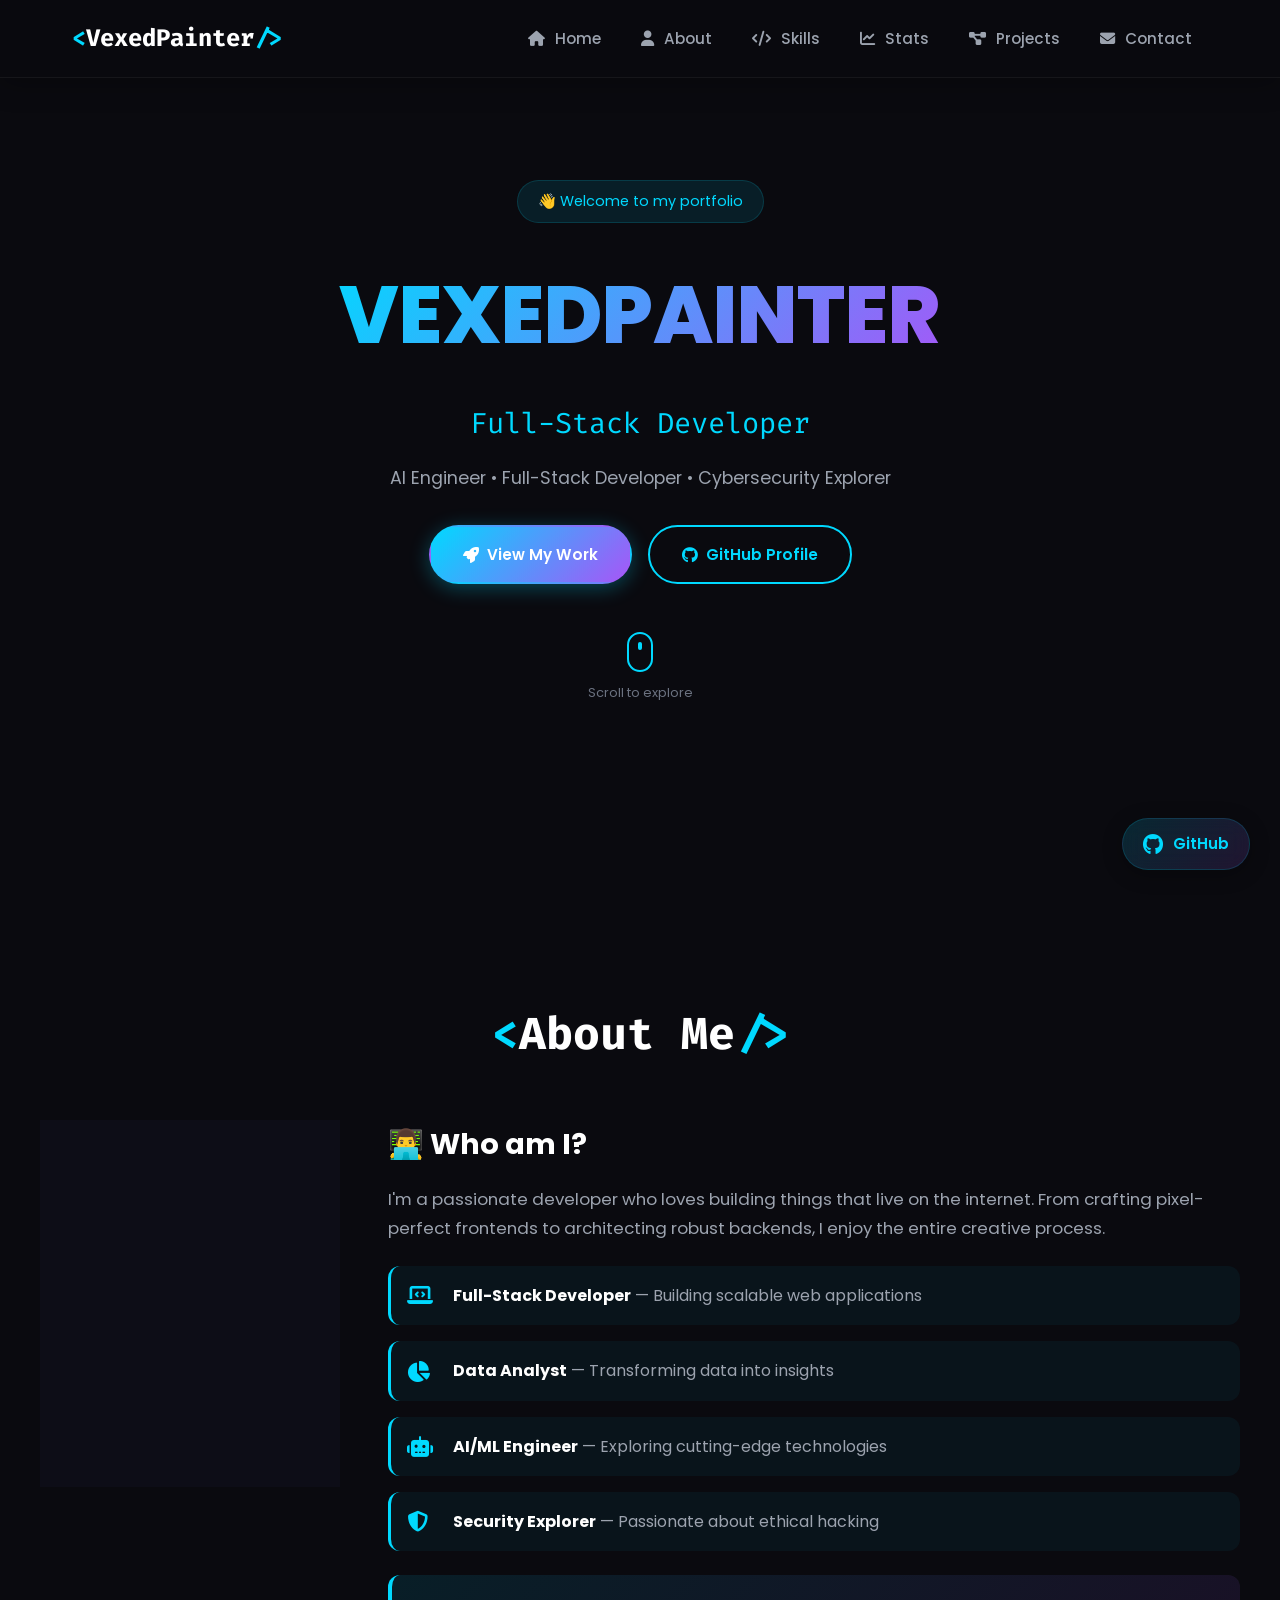
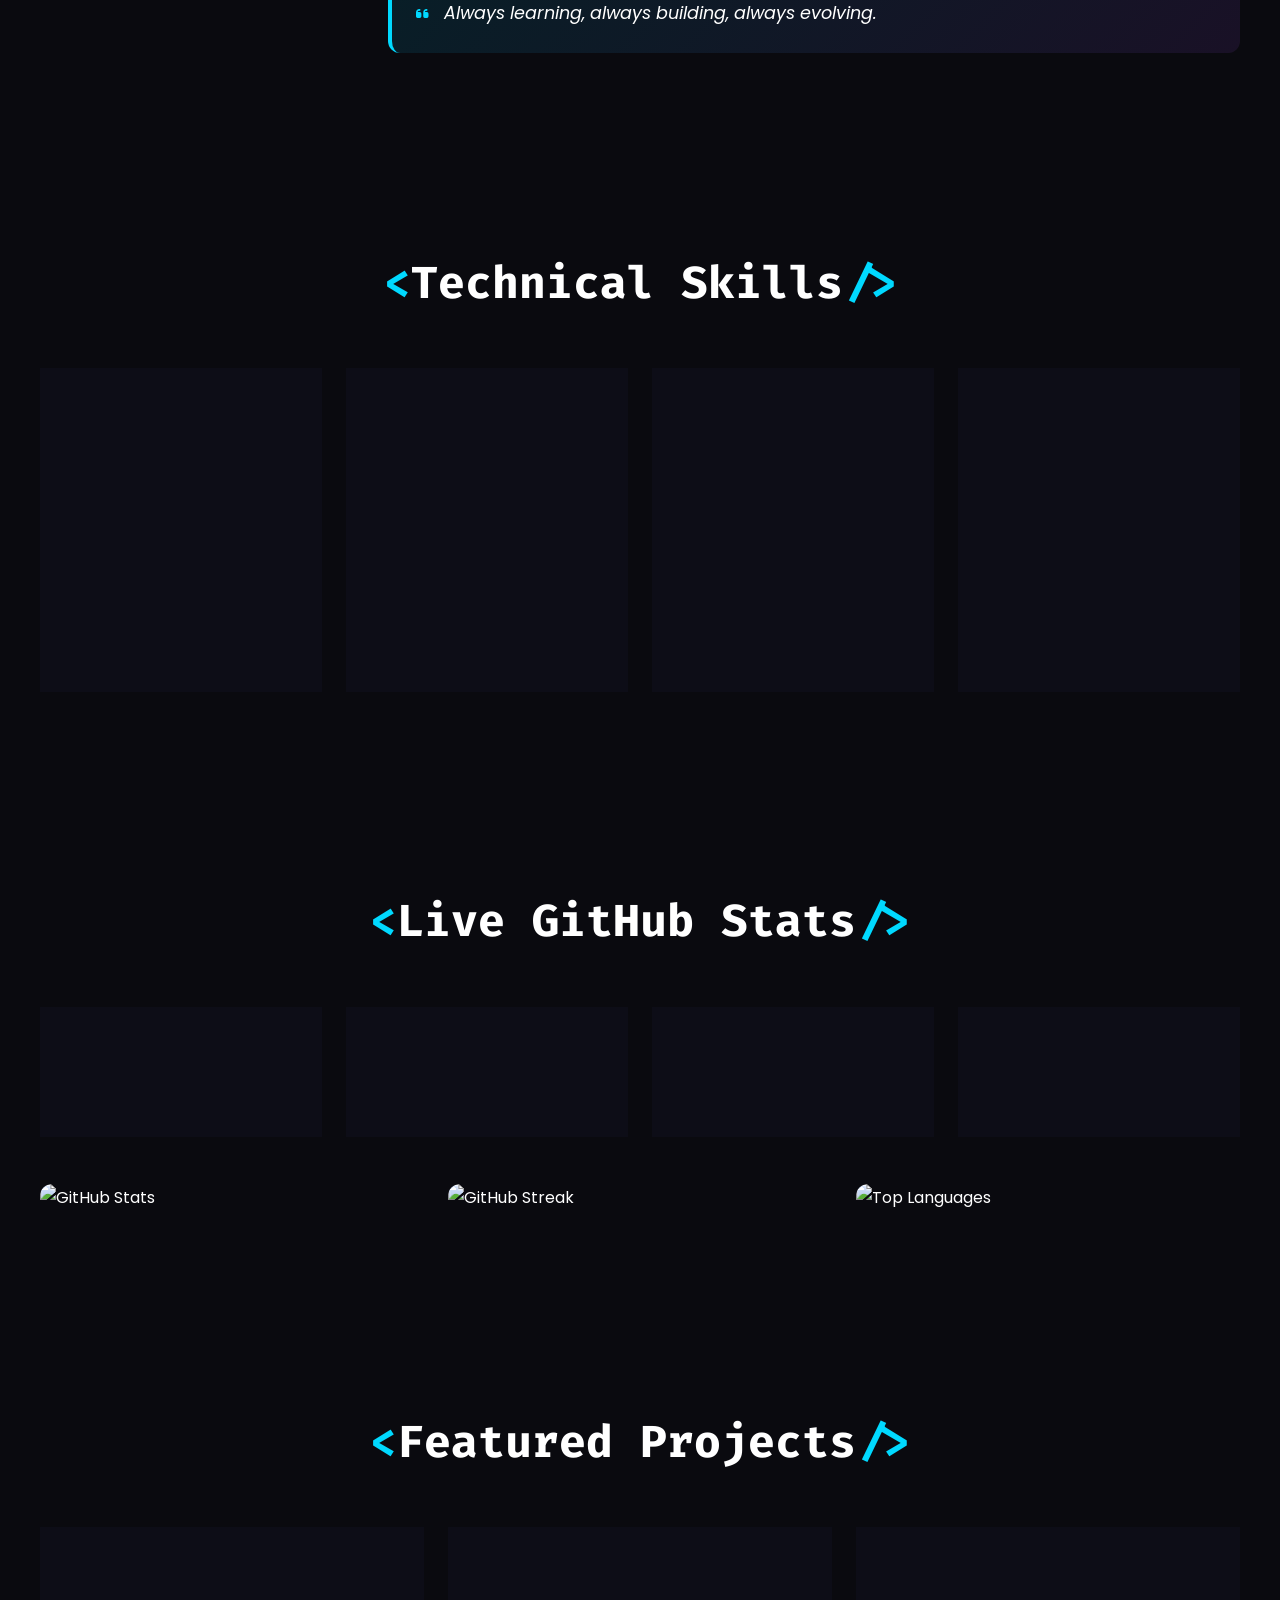
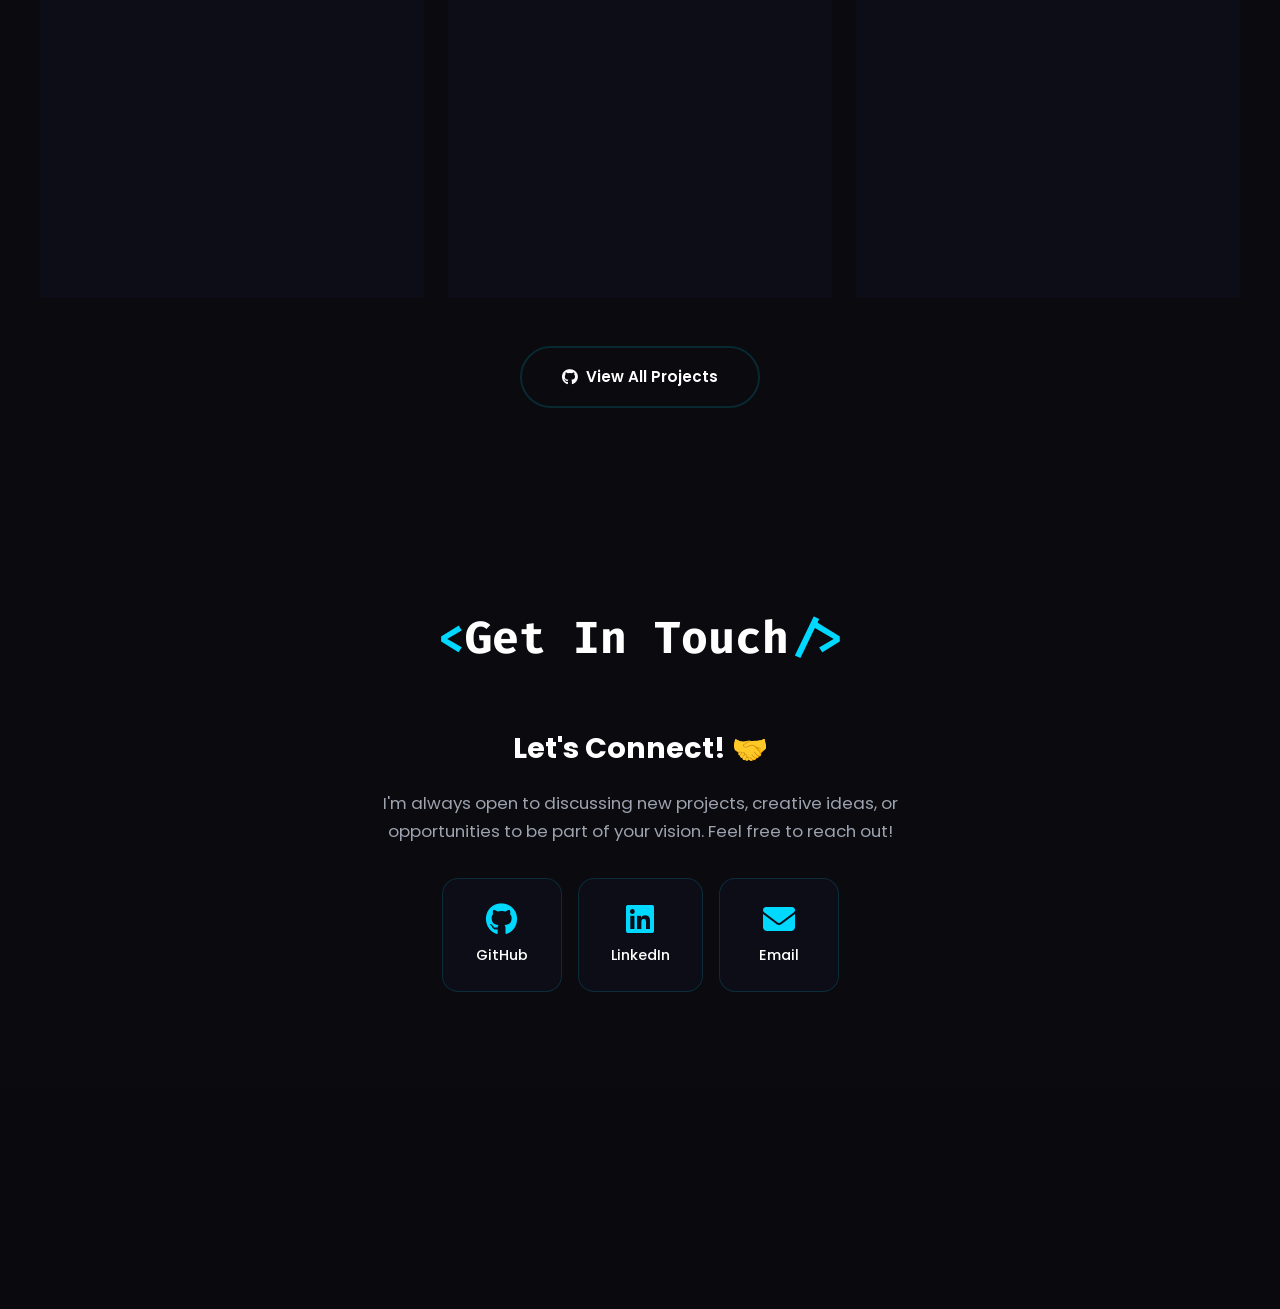
==== commit 8bb085d3: "Update footer: Change to 'Built with love and samosas'" ====
--- a/portfolio/index.html
+++ b/portfolio/index.html
@@ -489,9 +489,7 @@
           >
         </div>
         <p>
-          &copy; 2026 VexedPainter | Built with <span class="heart">❤</span> and
-          lots of ☕
-        </p>
+        &copy; 2026 VexedPainter | Built with love and samosas
         <p class="footer-update" id="last-update">Last updated: Loading...</p>
       </div>
     </footer>
@@ -499,3 +497,4 @@
     <script src="script.js"></script>
   </body>
 </html>
+
